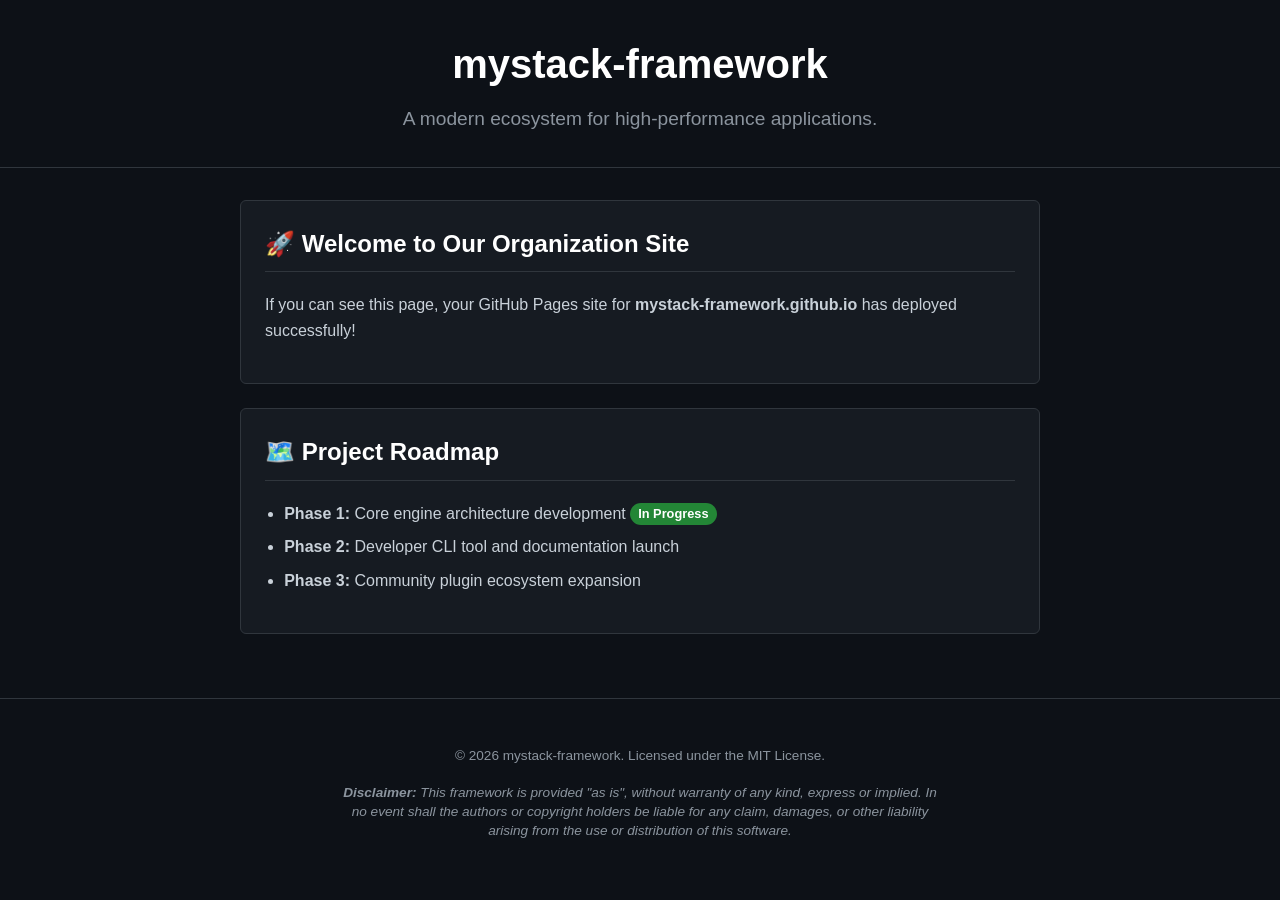
==== index.html @ 5ae01327 "Create index.html" ====
<!DOCTYPE html>
<html lang="en">
<head>
    <meta charset="UTF-8">
    <meta name="viewport" content="width=device-width, initial-scale=1.0">
    <title>mystack-framework | Modern Software Architecture</title>
    <style>
        :root {
            --bg-color: #0d1117;
            --text-color: #c9d1d9;
            --accent-color: #58a6ff;
            --card-bg: #161b22;
            --border-color: #30363d;
        }

        body {
            font-family: -apple-system, BlinkMacSystemFont, "Segoe UI", Helvetica, Arial, sans-serif;
            background-color: var(--bg-color);
            color: var(--text-color);
            line-height: 1.6;
            margin: 0;
            padding: 0;
        }

        header {
            border-bottom: 1px solid var(--border-color);
            padding: 2rem 1rem;
            text-align: center;
        }

        header h1 {
            color: #ffffff;
            margin: 0 0 0.5rem 0;
            font-size: 2.5rem;
        }

        header p {
            color: #8b949e;
            font-size: 1.2rem;
            margin: 0;
        }

        main {
            max-width: 800px;
            margin: 2rem auto;
            padding: 0 1rem;
        }

        .card {
            background-color: var(--card-bg);
            border: 1px solid var(--border-color);
            border-radius: 6px;
            padding: 1.5rem;
            margin-bottom: 1.5rem;
        }

        .card h2 {
            color: #ffffff;
            margin-top: 0;
            border-bottom: 1px solid var(--border-color);
            padding-bottom: 0.5rem;
        }

        ul {
            padding-left: 1.2rem;
        }

        li {
            margin-bottom: 0.5rem;
        }

        .badge {
            background-color: #238636;
            color: white;
            padding: 0.2rem 0.5rem;
            border-radius: 20px;
            font-size: 0.8rem;
            font-weight: bold;
        }

        footer {
            border-top: 1px solid var(--border-color);
            margin-top: 4rem;
            padding: 2rem 1rem;
            text-align: center;
            font-size: 0.85rem;
            color: #8b949e;
        }

        .disclaimer {
            max-width: 600px;
            margin: 1rem auto 0 auto;
            font-style: italic;
            line-height: 1.4;
        }
    </style>
</head>
<body>

    <header>
        <h1>mystack-framework</h1>
        <p>A modern ecosystem for high-performance applications.</p>
    </header>

    <main>
        <section class="card">
            <h2>🚀 Welcome to Our Organization Site</h2>
            <p>If you can see this page, your GitHub Pages site for <strong>mystack-framework.github.io</strong> has deployed successfully!</p>
        </section>

        <section class="card">
            <h2>🗺️ Project Roadmap</h2>
            <ul>
                <li><strong>Phase 1:</strong> Core engine architecture development <span class="badge">In Progress</span></li>
                <li><strong>Phase 2:</strong> Developer CLI tool and documentation launch</li>
                <li><strong>Phase 3:</strong> Community plugin ecosystem expansion</li>
            </ul>
        </section>
    </main>

    <footer>
        <p>&copy; 2026 mystack-framework. Licensed under the MIT License.</p>
        <p class="disclaimer"><strong>Disclaimer:</strong> This framework is provided "as is", without warranty of any kind, express or implied. In no event shall the authors or copyright holders be liable for any claim, damages, or other liability arising from the use or distribution of this software.</p>
    </footer>

</body>
</html>
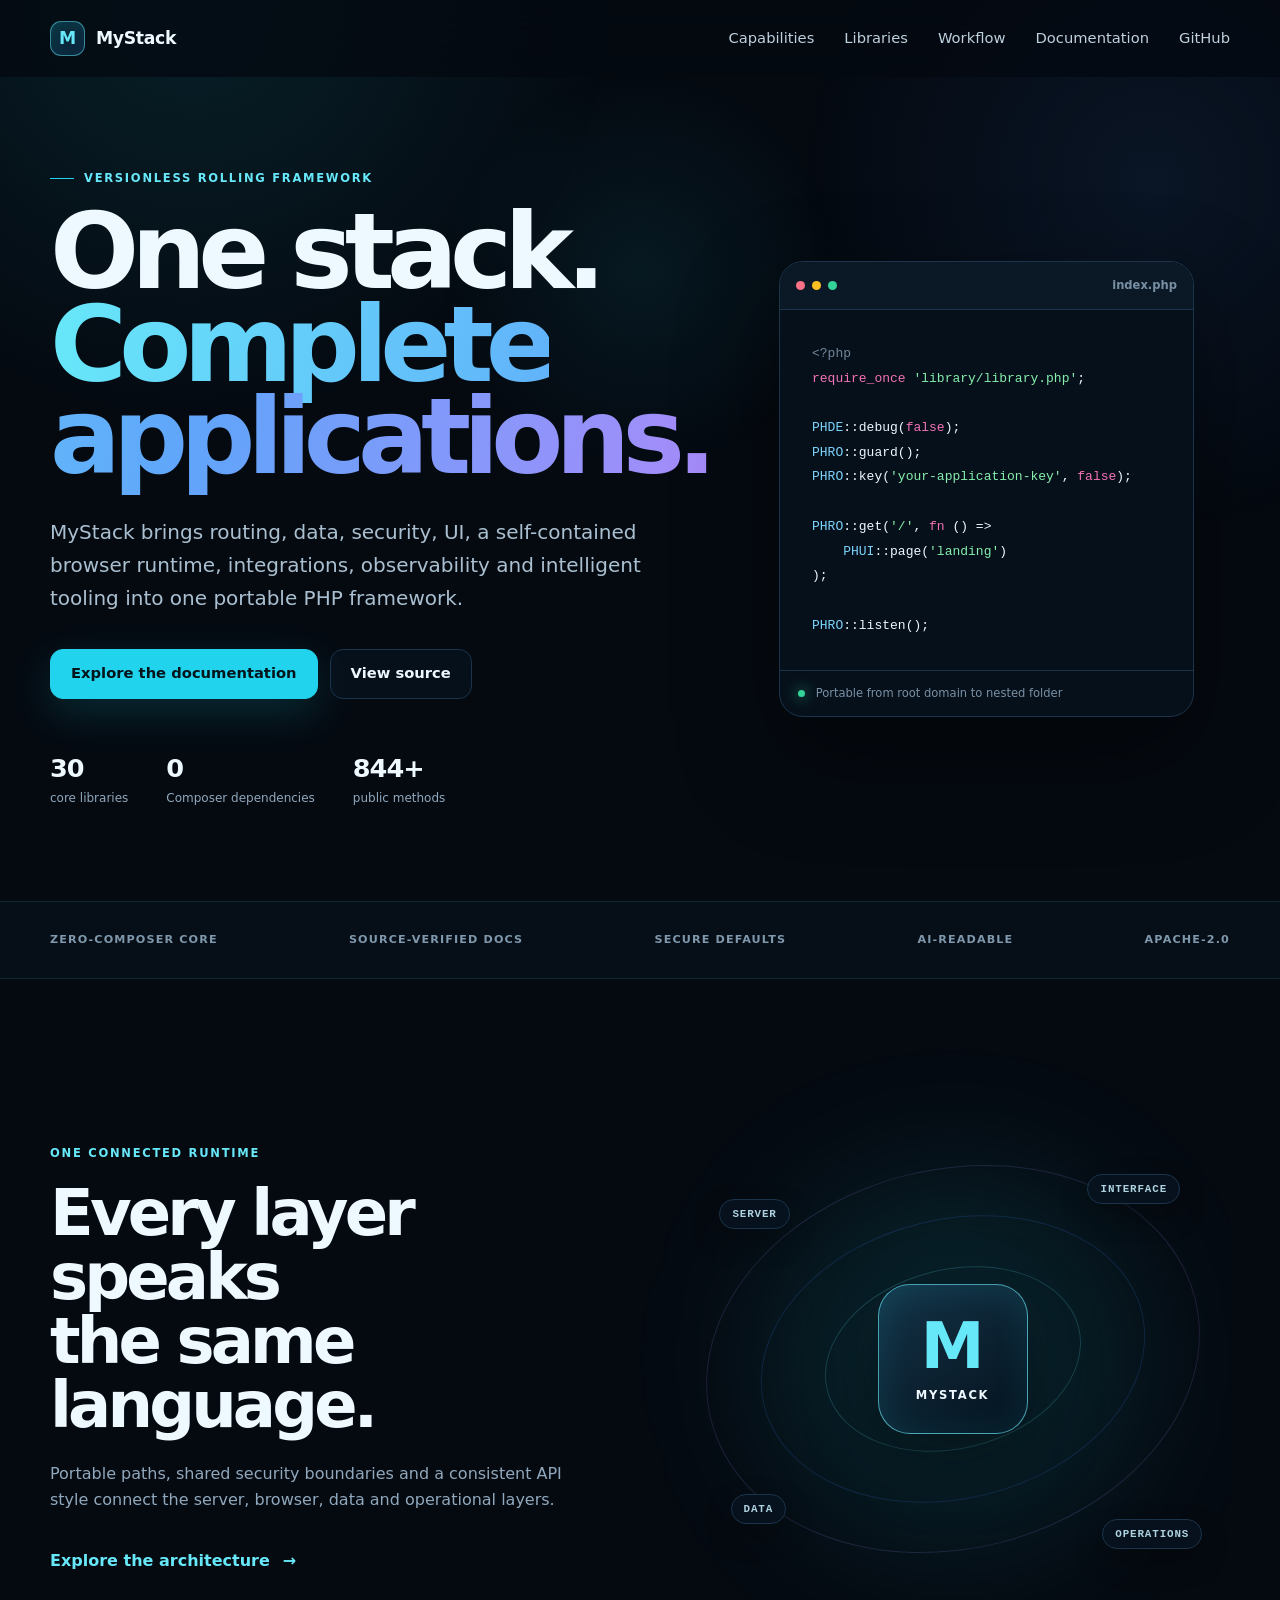
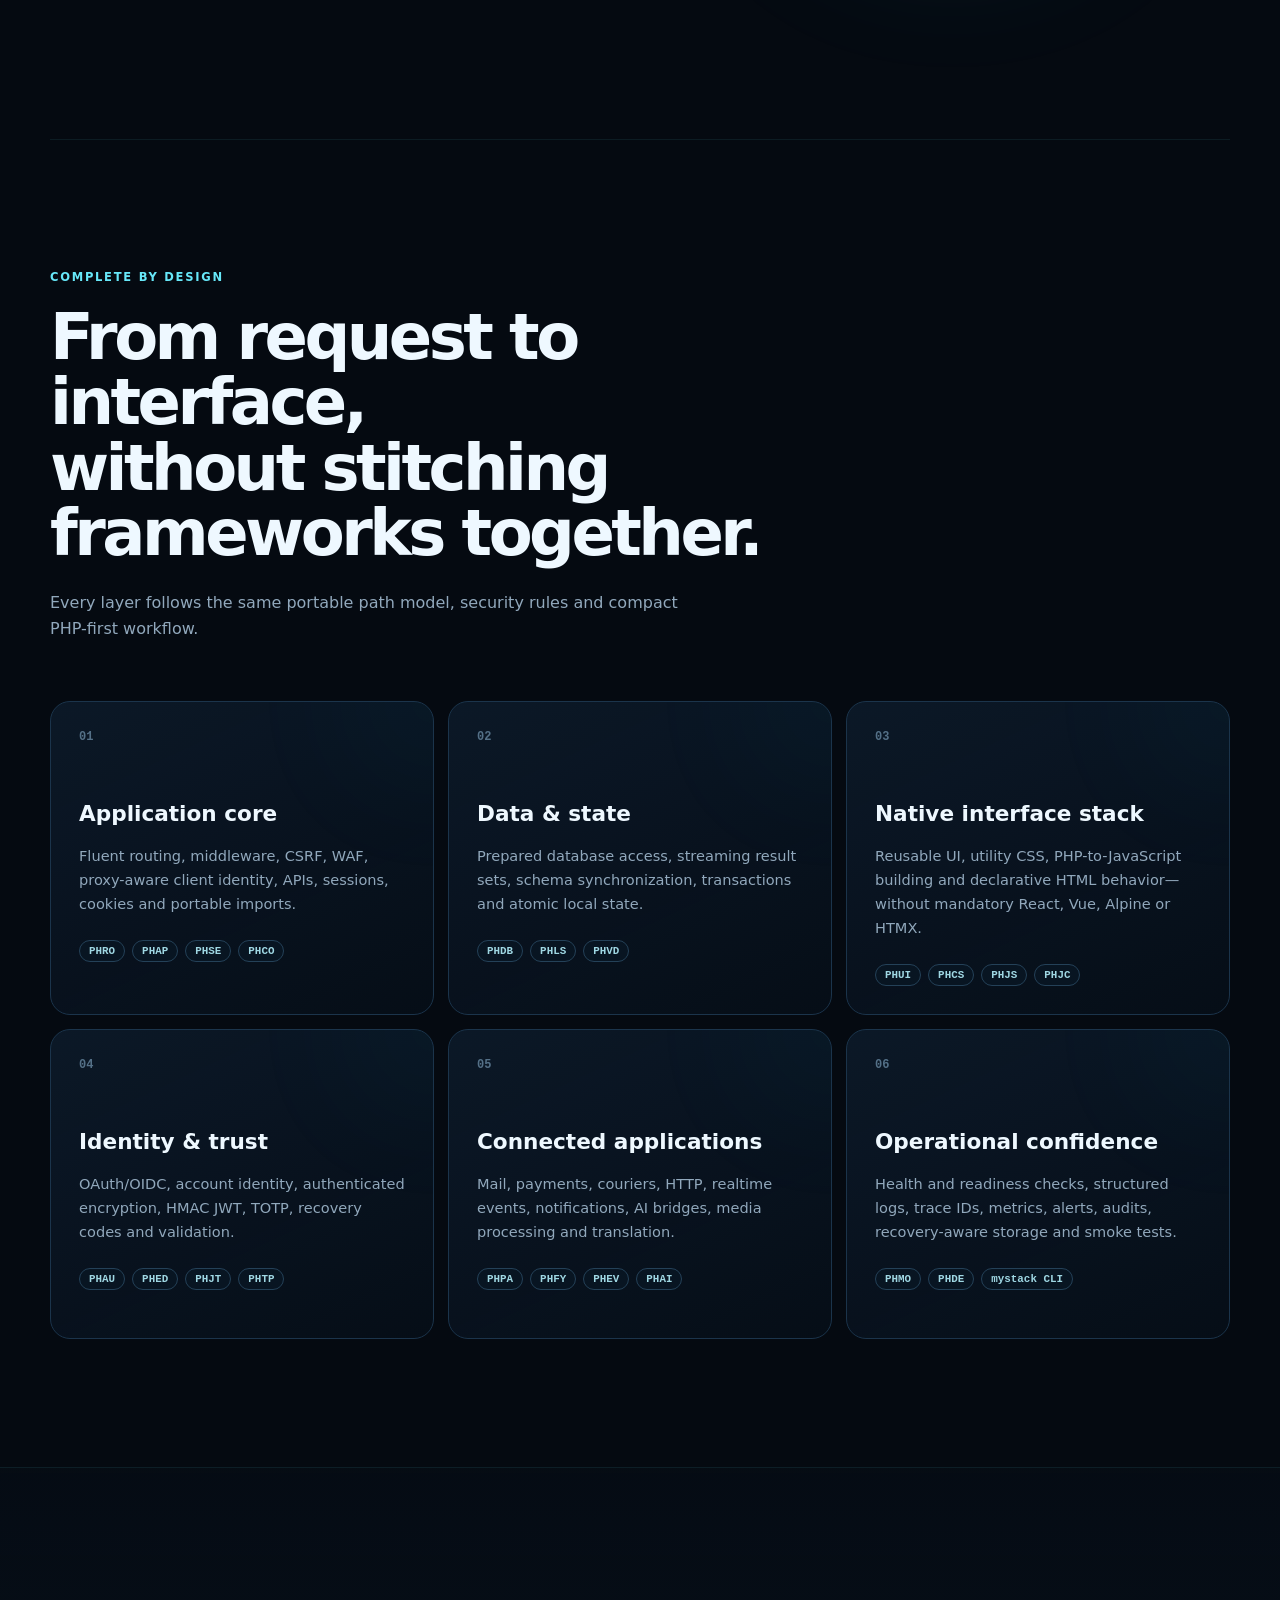
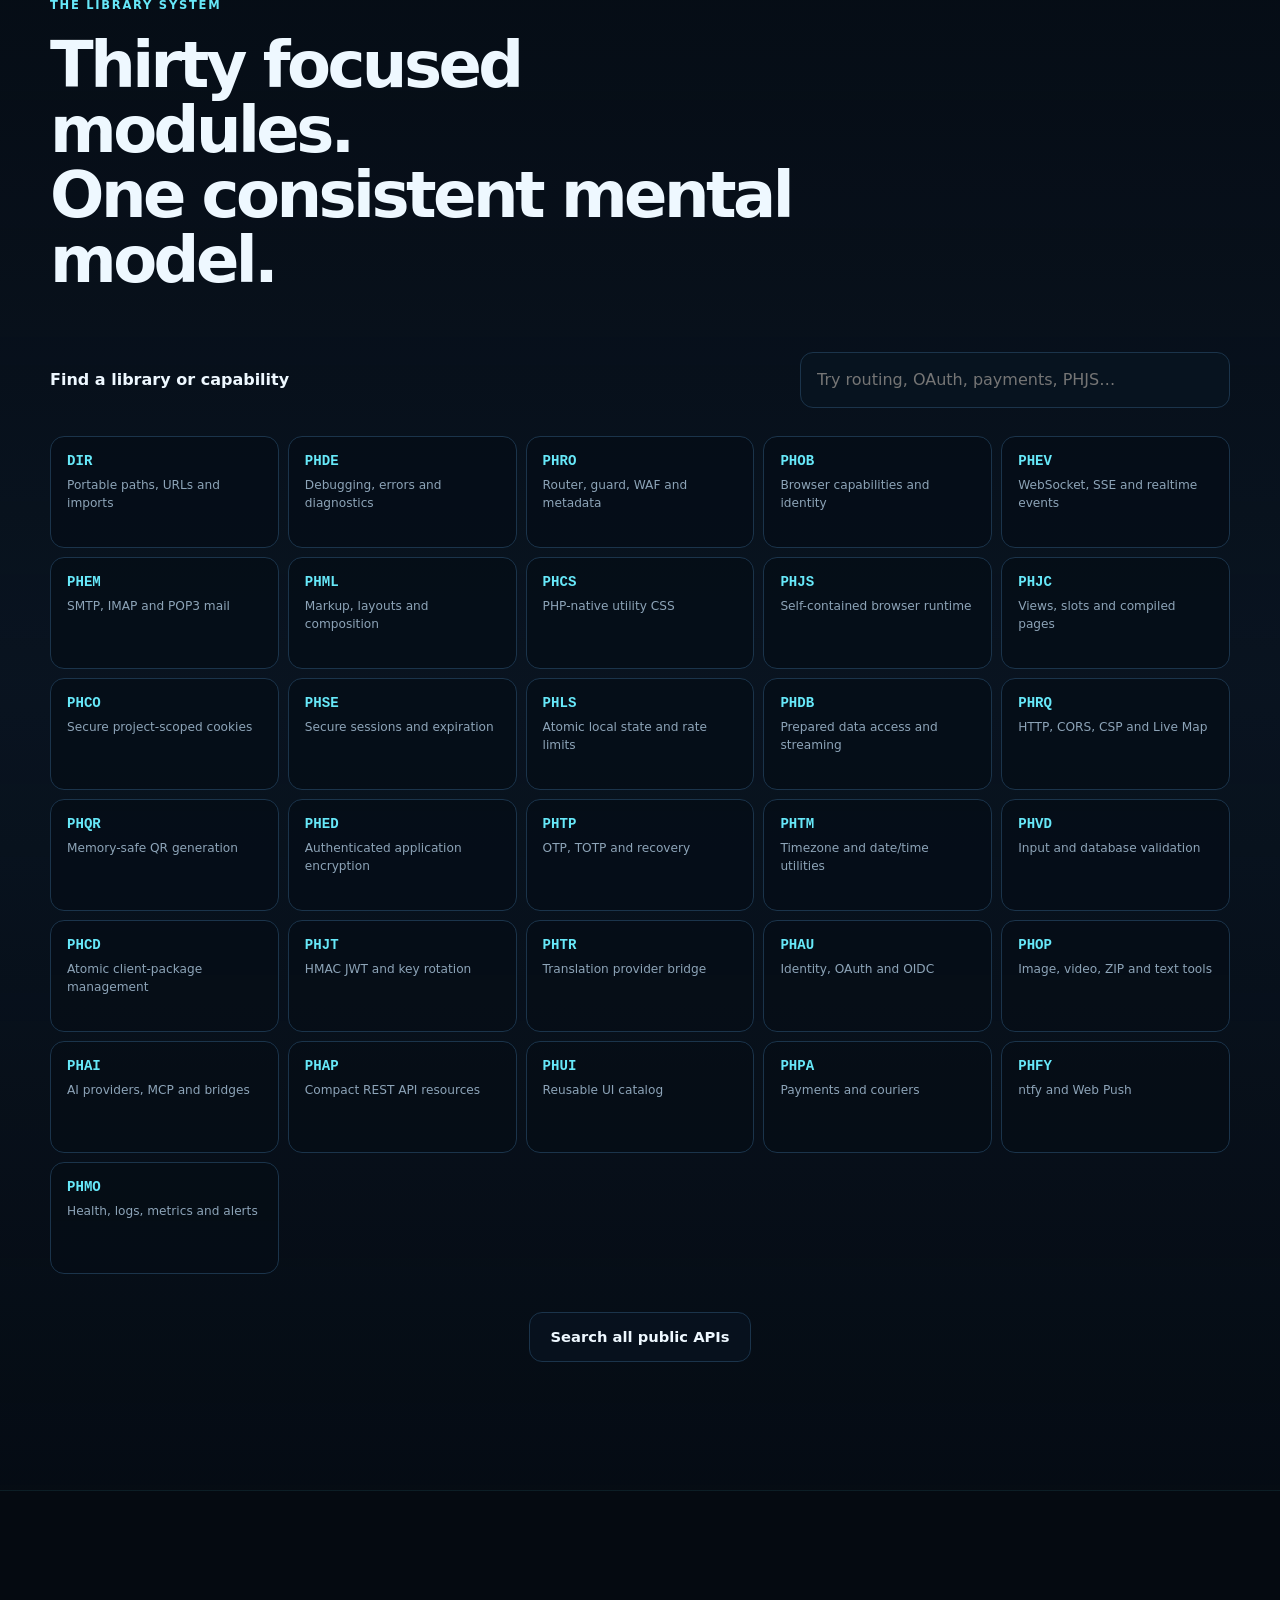
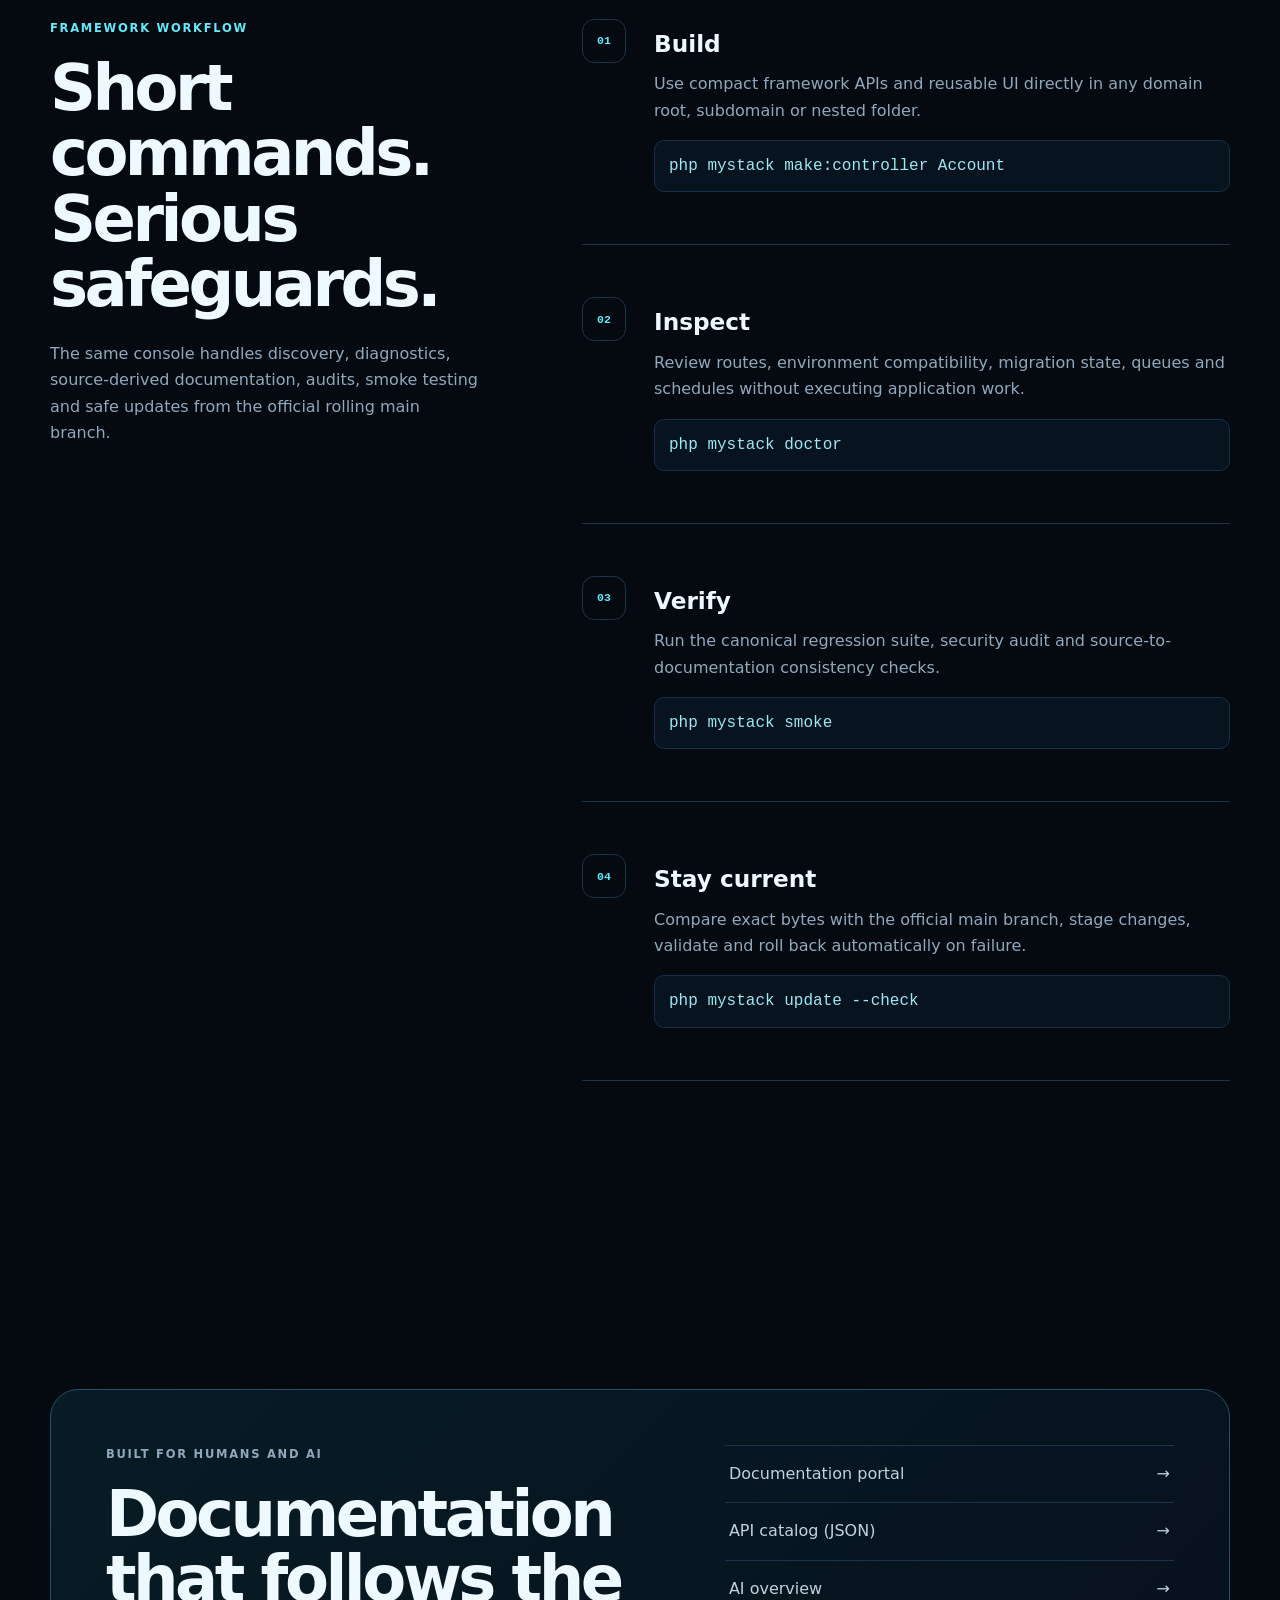
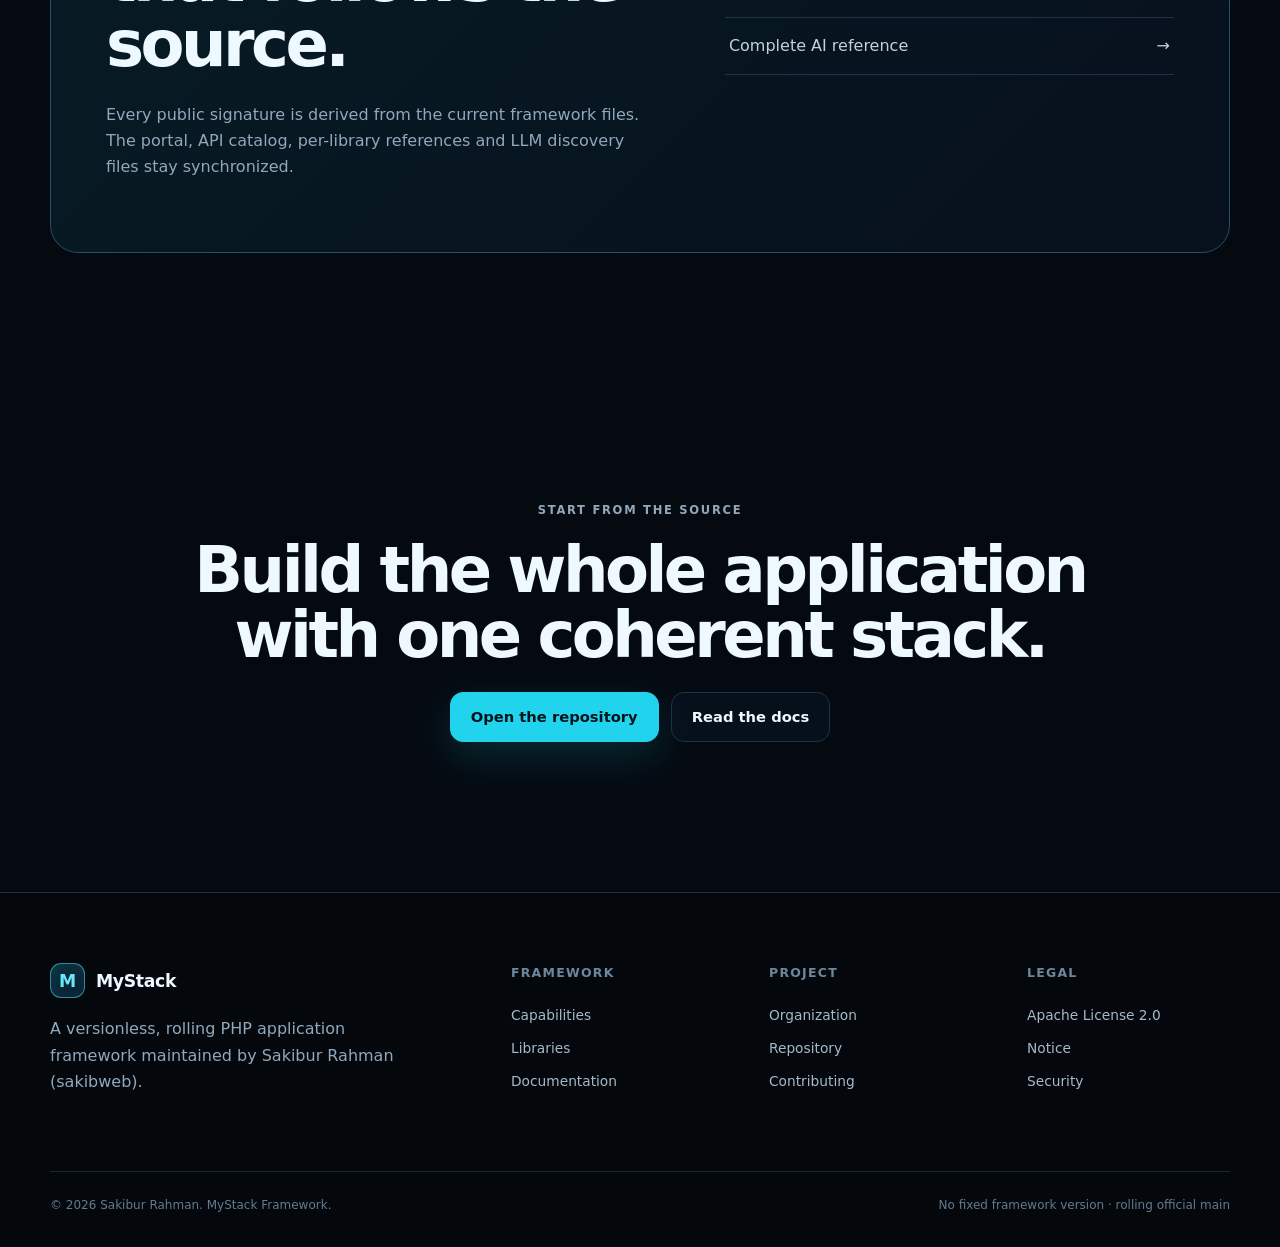
==== commit ae8b3989: "Add files via upload" ====
--- a/index.html
+++ b/index.html
@@ -1,127 +1,155 @@
-<!DOCTYPE html>
-<html lang="en">
+<!doctype html>
+<html lang="en" data-theme="dark">
 <head>
-    <meta charset="UTF-8">
-    <meta name="viewport" content="width=device-width, initial-scale=1.0">
-    <title>mystack-framework | Modern Software Architecture</title>
-    <style>
-        :root {
-            --bg-color: #0d1117;
-            --text-color: #c9d1d9;
-            --accent-color: #58a6ff;
-            --card-bg: #161b22;
-            --border-color: #30363d;
-        }
-
-        body {
-            font-family: -apple-system, BlinkMacSystemFont, "Segoe UI", Helvetica, Arial, sans-serif;
-            background-color: var(--bg-color);
-            color: var(--text-color);
-            line-height: 1.6;
-            margin: 0;
-            padding: 0;
-        }
-
-        header {
-            border-bottom: 1px solid var(--border-color);
-            padding: 2rem 1rem;
-            text-align: center;
-        }
-
-        header h1 {
-            color: #ffffff;
-            margin: 0 0 0.5rem 0;
-            font-size: 2.5rem;
-        }
-
-        header p {
-            color: #8b949e;
-            font-size: 1.2rem;
-            margin: 0;
-        }
-
-        main {
-            max-width: 800px;
-            margin: 2rem auto;
-            padding: 0 1rem;
-        }
-
-        .card {
-            background-color: var(--card-bg);
-            border: 1px solid var(--border-color);
-            border-radius: 6px;
-            padding: 1.5rem;
-            margin-bottom: 1.5rem;
-        }
-
-        .card h2 {
-            color: #ffffff;
-            margin-top: 0;
-            border-bottom: 1px solid var(--border-color);
-            padding-bottom: 0.5rem;
-        }
-
-        ul {
-            padding-left: 1.2rem;
-        }
-
-        li {
-            margin-bottom: 0.5rem;
-        }
-
-        .badge {
-            background-color: #238636;
-            color: white;
-            padding: 0.2rem 0.5rem;
-            border-radius: 20px;
-            font-size: 0.8rem;
-            font-weight: bold;
-        }
-
-        footer {
-            border-top: 1px solid var(--border-color);
-            margin-top: 4rem;
-            padding: 2rem 1rem;
-            text-align: center;
-            font-size: 0.85rem;
-            color: #8b949e;
-        }
-
-        .disclaimer {
-            max-width: 600px;
-            margin: 1rem auto 0 auto;
-            font-style: italic;
-            line-height: 1.4;
-        }
-    </style>
+  <meta charset="utf-8">
+  <meta name="viewport" content="width=device-width,initial-scale=1">
+  <meta name="description" content="MyStack is a versionless, zero-Composer PHP framework with a self-contained browser runtime, enterprise security, observability and developer tooling.">
+  <meta name="author" content="Sakibur Rahman (sakibweb)">
+  <meta name="robots" content="index,follow,max-image-preview:large,max-snippet:-1,max-video-preview:-1">
+  <meta name="googlebot" content="index,follow,max-image-preview:large,max-snippet:-1">
+  <meta name="application-name" content="MyStack Framework">
+  <link rel="canonical" href="https://mystack-framework.github.io/">
+  <link rel="alternate" hreflang="en" href="https://mystack-framework.github.io/">
+  <link rel="alternate" hreflang="x-default" href="https://mystack-framework.github.io/">
+  <link rel="manifest" href="site.webmanifest">
+  <meta name="theme-color" content="#07111f">
+  <meta property="og:title" content="MyStack Framework">
+  <meta property="og:description" content="Build complete PHP applications with one cohesive, source-verified framework.">
+  <meta property="og:type" content="website">
+  <meta property="og:url" content="https://mystack-framework.github.io/">
+  <meta property="og:site_name" content="MyStack Framework">
+  <meta property="og:locale" content="en_US">
+  <meta property="og:image" content="https://mystack-framework.github.io/assets/og-mystack.png">
+  <meta property="og:image:width" content="1672">
+  <meta property="og:image:height" content="941">
+  <meta property="og:image:alt" content="MyStack — One stack. Complete applications.">
+  <meta name="twitter:card" content="summary_large_image">
+  <meta name="twitter:title" content="MyStack Framework">
+  <meta name="twitter:description" content="One stack. Complete applications.">
+  <meta name="twitter:image" content="https://mystack-framework.github.io/assets/og-mystack.png">
+  <meta name="twitter:image:alt" content="MyStack — One stack. Complete applications.">
+  <title>MyStack Framework — One stack. Complete applications.</title>
+  <link rel="icon" href="icon.png">
+  <link rel="stylesheet" href="styles.css">
+  <script src="app.js" defer></script>
+  <script type="application/ld+json">{"@context":"https://schema.org","@graph":[{"@type":"Organization","@id":"https://mystack-framework.github.io/#organization","name":"MyStack Framework","url":"https://mystack-framework.github.io/","founder":{"@type":"Person","name":"Sakibur Rahman","alternateName":"sakibweb","url":"https://github.com/sakibweb"},"sameAs":["https://github.com/mystack-framework","https://github.com/mystack-framework/mystack"]},{"@type":"WebSite","@id":"https://mystack-framework.github.io/#website","url":"https://mystack-framework.github.io/","name":"MyStack Framework","description":"Official documentation and framework portal for MyStack.","publisher":{"@id":"https://mystack-framework.github.io/#organization"},"inLanguage":"en"},{"@type":"SoftwareSourceCode","@id":"https://mystack-framework.github.io/#software","name":"MyStack Framework","alternateName":"MyStack","description":"A versionless, zero-Composer PHP application framework with a self-contained browser runtime, security, data, UI, integration and observability layers.","codeRepository":"https://github.com/mystack-framework/mystack","url":"https://mystack-framework.github.io/","programmingLanguage":["PHP","JavaScript","CSS","HTML"],"runtimePlatform":"PHP 8","license":"https://www.apache.org/licenses/LICENSE-2.0","isAccessibleForFree":true,"author":{"@type":"Person","name":"Sakibur Rahman","alternateName":"sakibweb"},"publisher":{"@id":"https://mystack-framework.github.io/#organization"}}]}</script>
 </head>
 <body>
+  <a class="skip-link" href="#main">Skip to content</a>
+  <div class="scroll-progress" aria-hidden="true"><span data-scroll-progress></span></div>
+  <div class="pointer-glow" data-pointer-glow aria-hidden="true"></div>
+  <header class="site-header" data-header>
+    <nav class="nav shell" aria-label="Primary navigation">
+      <a class="brand" href="#top" aria-label="MyStack home"><span class="brand-mark">M</span><span>MyStack</span></a>
+      <button class="menu-button" type="button" aria-expanded="false" aria-controls="site-menu" data-menu-button>Menu</button>
+      <div class="nav-links" id="site-menu" data-menu>
+        <a href="#capabilities">Capabilities</a>
+        <a href="#libraries">Libraries</a>
+        <a href="#workflow">Workflow</a>
+        <a href="docs/">Documentation</a>
+        <a href="https://github.com/mystack-framework/mystack">GitHub</a>
+      </div>
+    </nav>
+  </header>
 
-    <header>
-        <h1>mystack-framework</h1>
-        <p>A modern ecosystem for high-performance applications.</p>
-    </header>
+  <main id="main">
+    <section class="hero shell" id="top">
+      <div class="hero-copy reveal">
+        <p class="eyebrow"><span></span> Versionless rolling framework</p>
+        <h1>One stack.<br><em>Complete applications.</em></h1>
+        <p class="hero-lede">MyStack brings routing, data, security, UI, a self-contained browser runtime, integrations, observability and intelligent tooling into one portable PHP framework.</p>
+        <div class="hero-actions">
+          <a class="button primary" href="docs/">Explore the documentation</a>
+          <a class="button secondary" href="https://github.com/mystack-framework/mystack">View source</a>
+        </div>
+        <ul class="hero-facts" aria-label="Framework highlights">
+          <li><strong>30</strong><span>core libraries</span></li>
+          <li><strong>0</strong><span>Composer dependencies</span></li>
+          <li><strong>844+</strong><span>public methods</span></li>
+        </ul>
+      </div>
+      <div class="terminal reveal" data-tilt aria-label="MyStack bootstrap example">
+        <div class="terminal-bar"><span></span><span></span><span></span><b>index.php</b></div>
+        <pre><code><span class="dim">&lt;?php</span>
+<span class="pink">require_once</span> <span class="green">'library/library.php'</span>;
 
-    <main>
-        <section class="card">
-            <h2>🚀 Welcome to Our Organization Site</h2>
-            <p>If you can see this page, your GitHub Pages site for <strong>mystack-framework.github.io</strong> has deployed successfully!</p>
-        </section>
+<span class="blue">PHDE</span>::debug(<span class="pink">false</span>);
+<span class="blue">PHRO</span>::guard();
+<span class="blue">PHRO</span>::key(<span class="green">'your-application-key'</span>, <span class="pink">false</span>);
 
-        <section class="card">
-            <h2>🗺️ Project Roadmap</h2>
-            <ul>
-                <li><strong>Phase 1:</strong> Core engine architecture development <span class="badge">In Progress</span></li>
-                <li><strong>Phase 2:</strong> Developer CLI tool and documentation launch</li>
-                <li><strong>Phase 3:</strong> Community plugin ecosystem expansion</li>
-            </ul>
-        </section>
-    </main>
+<span class="blue">PHRO</span>::get(<span class="green">'/'</span>, <span class="pink">fn</span> () =&gt;
+    <span class="blue">PHUI</span>::page(<span class="green">'landing'</span>)
+);
 
-    <footer>
-        <p>&copy; 2026 mystack-framework. Licensed under the MIT License.</p>
-        <p class="disclaimer"><strong>Disclaimer:</strong> This framework is provided "as is", without warranty of any kind, express or implied. In no event shall the authors or copyright holders be liable for any claim, damages, or other liability arising from the use or distribution of this software.</p>
-    </footer>
+<span class="blue">PHRO</span>::listen();</code></pre>
+        <div class="terminal-status"><span></span> Portable from root domain to nested folder</div>
+      </div>
+    </section>
 
+    <section class="trust-strip" aria-label="Core principles">
+      <div class="shell"><span>Zero-Composer core</span><span>Source-verified docs</span><span>Secure defaults</span><span>AI-readable</span><span>Apache-2.0</span></div>
+    </section>
+
+    <section class="architecture shell reveal" aria-labelledby="architecture-title">
+      <div class="architecture-copy"><p class="eyebrow">One connected runtime</p><h2 id="architecture-title">Every layer speaks<br>the same language.</h2><p>Portable paths, shared security boundaries and a consistent API style connect the server, browser, data and operational layers.</p><a class="text-link" href="docs/">Explore the architecture <span>→</span></a></div>
+      <div class="stack-orbit" aria-label="MyStack architecture layers">
+        <div class="orbit orbit-one"></div><div class="orbit orbit-two"></div><div class="orbit orbit-three"></div>
+        <div class="stack-core"><span>M</span><b>MyStack</b></div>
+        <span class="orbit-node node-server">Server</span><span class="orbit-node node-ui">Interface</span><span class="orbit-node node-data">Data</span><span class="orbit-node node-ops">Operations</span>
+      </div>
+    </section>
+
+    <section class="section shell" id="capabilities">
+      <div class="section-heading reveal"><p class="eyebrow">Complete by design</p><h2>From request to interface,<br>without stitching frameworks together.</h2><p>Every layer follows the same portable path model, security rules and compact PHP-first workflow.</p></div>
+      <div class="feature-grid">
+        <article class="feature-card reveal" data-tilt><span class="feature-index">01</span><h3>Application core</h3><p>Fluent routing, middleware, CSRF, WAF, proxy-aware client identity, APIs, sessions, cookies and portable imports.</p><div class="tags"><span>PHRO</span><span>PHAP</span><span>PHSE</span><span>PHCO</span></div></article>
+        <article class="feature-card reveal" data-tilt><span class="feature-index">02</span><h3>Data &amp; state</h3><p>Prepared database access, streaming result sets, schema synchronization, transactions and atomic local state.</p><div class="tags"><span>PHDB</span><span>PHLS</span><span>PHVD</span></div></article>
+        <article class="feature-card reveal" data-tilt><span class="feature-index">03</span><h3>Native interface stack</h3><p>Reusable UI, utility CSS, PHP-to-JavaScript building and declarative HTML behavior—without mandatory React, Vue, Alpine or HTMX.</p><div class="tags"><span>PHUI</span><span>PHCS</span><span>PHJS</span><span>PHJC</span></div></article>
+        <article class="feature-card reveal" data-tilt><span class="feature-index">04</span><h3>Identity &amp; trust</h3><p>OAuth/OIDC, account identity, authenticated encryption, HMAC JWT, TOTP, recovery codes and validation.</p><div class="tags"><span>PHAU</span><span>PHED</span><span>PHJT</span><span>PHTP</span></div></article>
+        <article class="feature-card reveal" data-tilt><span class="feature-index">05</span><h3>Connected applications</h3><p>Mail, payments, couriers, HTTP, realtime events, notifications, AI bridges, media processing and translation.</p><div class="tags"><span>PHPA</span><span>PHFY</span><span>PHEV</span><span>PHAI</span></div></article>
+        <article class="feature-card reveal" data-tilt><span class="feature-index">06</span><h3>Operational confidence</h3><p>Health and readiness checks, structured logs, trace IDs, metrics, alerts, audits, recovery-aware storage and smoke tests.</p><div class="tags"><span>PHMO</span><span>PHDE</span><span>mystack CLI</span></div></article>
+      </div>
+    </section>
+
+    <section class="section library-section" id="libraries">
+      <div class="shell">
+        <div class="section-heading reveal"><p class="eyebrow">The library system</p><h2>Thirty focused modules.<br>One consistent mental model.</h2></div>
+        <div class="library-toolbar"><label for="library-search">Find a library or capability</label><input id="library-search" type="search" placeholder="Try routing, OAuth, payments, PHJS…" autocomplete="off"></div>
+        <div class="library-grid" data-library-grid></div>
+        <p class="no-results" data-no-results hidden>No matching library found.</p>
+        <div class="center"><a class="button secondary" href="docs/">Search all public APIs</a></div>
+      </div>
+    </section>
+
+    <section class="section shell" id="workflow">
+      <div class="workflow-grid">
+        <div class="section-heading sticky reveal"><p class="eyebrow">Framework workflow</p><h2>Short commands.<br>Serious safeguards.</h2><p>The same console handles discovery, diagnostics, source-derived documentation, audits, smoke testing and safe updates from the official rolling main branch.</p></div>
+        <ol class="steps">
+          <li class="reveal"><span>01</span><div><h3>Build</h3><p>Use compact framework APIs and reusable UI directly in any domain root, subdomain or nested folder.</p><code>php mystack make:controller Account</code></div></li>
+          <li class="reveal"><span>02</span><div><h3>Inspect</h3><p>Review routes, environment compatibility, migration state, queues and schedules without executing application work.</p><code>php mystack doctor</code></div></li>
+          <li class="reveal"><span>03</span><div><h3>Verify</h3><p>Run the canonical regression suite, security audit and source-to-documentation consistency checks.</p><code>php mystack smoke</code></div></li>
+          <li class="reveal"><span>04</span><div><h3>Stay current</h3><p>Compare exact bytes with the official main branch, stage changes, validate and roll back automatically on failure.</p><code>php mystack update --check</code></div></li>
+        </ol>
+      </div>
+    </section>
+
+    <section class="section shell">
+      <div class="callout reveal">
+        <div><p class="eyebrow">Built for humans and AI</p><h2>Documentation that follows the source.</h2><p>Every public signature is derived from the current framework files. The portal, API catalog, per-library references and LLM discovery files stay synchronized.</p></div>
+        <div class="callout-links"><a href="docs/">Documentation portal <span>→</span></a><a href="docs/api.json">API catalog (JSON) <span>→</span></a><a href="llms.txt">AI overview <span>→</span></a><a href="llms-full.txt">Complete AI reference <span>→</span></a></div>
+      </div>
+    </section>
+
+    <section class="cta shell reveal">
+      <p class="eyebrow">Start from the source</p><h2>Build the whole application<br>with one coherent stack.</h2>
+      <div class="hero-actions"><a class="button primary" href="https://github.com/mystack-framework/mystack">Open the repository</a><a class="button secondary" href="docs/">Read the docs</a></div>
+    </section>
+  </main>
+
+  <footer>
+    <div class="shell footer-grid"><div><a class="brand" href="#top"><span class="brand-mark">M</span><span>MyStack</span></a><p>A versionless, rolling PHP application framework maintained by Sakibur Rahman (sakibweb).</p></div><div><h2>Framework</h2><a href="#capabilities">Capabilities</a><a href="#libraries">Libraries</a><a href="docs/">Documentation</a></div><div><h2>Project</h2><a href="https://github.com/mystack-framework">Organization</a><a href="https://github.com/mystack-framework/mystack">Repository</a><a href="https://github.com/mystack-framework/mystack/blob/main/CONTRIBUTING.md">Contributing</a></div><div><h2>Legal</h2><a href="https://github.com/mystack-framework/mystack/blob/main/LICENSE">Apache License 2.0</a><a href="https://github.com/mystack-framework/mystack/blob/main/NOTICE">Notice</a><a href="https://github.com/mystack-framework/mystack/security">Security</a></div></div>
+    <div class="shell footer-bottom"><span>© <span data-year></span> Sakibur Rahman. MyStack Framework.</span><span>No fixed framework version · rolling official main</span></div>
+  </footer>
+  <button class="back-top" type="button" data-back-top aria-label="Back to top">↑</button>
 </body>
 </html>
--- a/styles.css
+++ b/styles.css
@@ -0,0 +1,5 @@
+:root{color-scheme:dark;--bg:#050a11;--surface:#091522;--surface-2:#0d1c2d;--line:#1b344b;--text:#eef8ff;--muted:#91a8bc;--cyan:#22d3ee;--cyan-2:#67e8f9;--blue:#3b82f6;--violet:#a78bfa;--green:#34d399;--pink:#f472b6;--max:1180px;--radius:24px}*{box-sizing:border-box}html{scroll-behavior:smooth;scroll-padding-top:90px}body{margin:0;background:var(--bg);color:var(--text);font:16px/1.65 Inter,ui-sans-serif,system-ui,-apple-system,"Segoe UI",sans-serif;overflow-x:hidden}body:before{content:"";position:fixed;inset:0;pointer-events:none;background:radial-gradient(circle at 15% 0%,rgba(34,211,238,.11),transparent 30%),radial-gradient(circle at 90% 20%,rgba(59,130,246,.09),transparent 26%);z-index:-1}a{color:inherit;text-decoration:none}button,input{font:inherit}.shell{width:min(var(--max),calc(100% - 40px));margin-inline:auto}.skip-link{position:fixed;left:16px;top:-80px;background:var(--cyan);color:#00131a;padding:10px 16px;border-radius:10px;z-index:100}.skip-link:focus{top:16px}.site-header{position:sticky;top:0;z-index:50;background:rgba(5,10,17,.78);backdrop-filter:blur(18px);border-bottom:1px solid transparent;transition:.2s}.site-header.scrolled{border-color:rgba(103,232,249,.16)}.nav{height:76px;display:flex;align-items:center;justify-content:space-between}.brand{display:inline-flex;align-items:center;gap:11px;font-weight:800;letter-spacing:-.02em;font-size:1.08rem}.brand-mark{display:grid;place-items:center;width:35px;height:35px;border:1px solid rgba(103,232,249,.5);border-radius:11px;background:linear-gradient(145deg,rgba(34,211,238,.2),rgba(59,130,246,.15));color:var(--cyan-2);box-shadow:inset 0 0 18px rgba(34,211,238,.08)}.nav-links{display:flex;align-items:center;gap:30px;color:#bfd0de;font-size:.92rem}.nav-links a:hover,.nav-links a:focus-visible{color:var(--cyan-2)}.menu-button{display:none;border:1px solid var(--line);color:var(--text);background:var(--surface);border-radius:10px;padding:8px 12px}.hero{min-height:calc(100vh - 76px);display:grid;grid-template-columns:1.08fr .92fr;align-items:center;gap:70px;padding-block:80px}.eyebrow{text-transform:uppercase;letter-spacing:.15em;font-weight:800;font-size:.72rem;color:var(--cyan-2);margin:0 0 18px}.hero .eyebrow{display:flex;align-items:center;gap:10px}.hero .eyebrow span{width:24px;height:1px;background:var(--cyan)}h1,h2,h3,p{margin-top:0}h1{font-size:clamp(3.8rem,8.2vw,7.4rem);line-height:.88;letter-spacing:-.075em;margin-bottom:32px}h1 em{font-style:normal;color:transparent;background:linear-gradient(100deg,var(--cyan-2),#60a5fa 55%,var(--violet));background-clip:text;-webkit-background-clip:text}.hero-lede{max-width:680px;color:#aac0d1;font-size:clamp(1.05rem,2vw,1.25rem);margin-bottom:34px}.hero-actions{display:flex;flex-wrap:wrap;gap:12px}.button{display:inline-flex;justify-content:center;align-items:center;min-height:50px;padding:0 20px;border-radius:13px;border:1px solid var(--line);font-weight:750;font-size:.92rem;transition:transform .2s,border-color .2s,background .2s}.button:hover{transform:translateY(-2px)}.button.primary{background:var(--cyan);border-color:var(--cyan);color:#03141b;box-shadow:0 14px 40px rgba(34,211,238,.16)}.button.secondary{background:rgba(9,21,34,.65)}.button.secondary:hover{border-color:var(--cyan)}.hero-facts{list-style:none;padding:0;margin:48px 0 0;display:flex;gap:38px}.hero-facts li{display:flex;flex-direction:column}.hero-facts strong{font-size:1.6rem;letter-spacing:-.04em}.hero-facts span{font-size:.75rem;color:var(--muted)}.terminal{border:1px solid var(--line);border-radius:var(--radius);overflow:hidden;background:#06101b;box-shadow:0 40px 100px rgba(0,0,0,.42);transform:perspective(1000px) rotateY(-3deg)}.terminal-bar{height:48px;display:flex;align-items:center;gap:7px;padding:0 16px;border-bottom:1px solid var(--line);background:#0b1825}.terminal-bar span{width:9px;height:9px;border-radius:99px;background:#33506b}.terminal-bar span:first-child{background:#fb7185}.terminal-bar span:nth-child(2){background:#fbbf24}.terminal-bar span:nth-child(3){background:#34d399}.terminal-bar b{margin-left:auto;color:#7890a5;font-size:.72rem;font-weight:600}.terminal pre{margin:0;padding:32px;overflow:auto;font:13px/1.9 ui-monospace,SFMono-Regular,Consolas,monospace}.terminal .dim{color:#71869a}.terminal .pink{color:var(--pink)}.terminal .green{color:#86efac}.terminal .blue{color:#7dd3fc}.terminal-status{border-top:1px solid var(--line);padding:13px 18px;color:#7890a5;font-size:.72rem}.terminal-status span{display:inline-block;width:7px;height:7px;border-radius:50%;background:var(--green);margin-right:7px;box-shadow:0 0 14px var(--green)}.trust-strip{border-block:1px solid rgba(103,232,249,.12);background:rgba(9,21,34,.45)}.trust-strip .shell{min-height:76px;display:flex;justify-content:space-between;align-items:center;gap:20px;color:#7f98ac;text-transform:uppercase;letter-spacing:.1em;font-weight:750;font-size:.7rem}.section{padding-block:128px}.section-heading{max-width:760px;margin-bottom:58px}.section-heading h2,.callout h2,.cta h2{font-size:clamp(2.4rem,5vw,4.7rem);line-height:1.02;letter-spacing:-.055em;margin-bottom:24px}.section-heading>p:last-child,.callout p,.cta p{color:var(--muted);max-width:650px}.feature-grid{display:grid;grid-template-columns:repeat(3,1fr);gap:14px}.feature-card{position:relative;min-height:310px;padding:28px;border:1px solid var(--line);border-radius:20px;background:linear-gradient(155deg,rgba(13,28,45,.8),rgba(7,16,27,.65));overflow:hidden}.feature-card:before{content:"";position:absolute;width:140px;height:140px;border-radius:50%;right:-70px;top:-70px;background:var(--cyan);filter:blur(80px);opacity:.07}.feature-index{display:block;color:#547087;font:700 .75rem ui-monospace,monospace;margin-bottom:52px}.feature-card h3{font-size:1.35rem;margin-bottom:12px}.feature-card p{color:var(--muted);font-size:.91rem}.tags{display:flex;flex-wrap:wrap;gap:7px;margin-top:24px}.tags span{border:1px solid #244158;background:#081522;color:#9fd7e3;border-radius:99px;padding:4px 9px;font:700 .68rem ui-monospace,monospace}.library-section{background:linear-gradient(180deg,rgba(9,21,34,.2),rgba(13,28,45,.55),rgba(9,21,34,.2));border-block:1px solid rgba(103,232,249,.08)}.library-toolbar{display:flex;align-items:center;justify-content:space-between;gap:20px;margin-bottom:28px}.library-toolbar label{font-weight:700}.library-toolbar input{width:min(430px,100%);padding:14px 16px;border-radius:13px;border:1px solid var(--line);background:#07131f;color:var(--text);outline:none}.library-toolbar input:focus{border-color:var(--cyan);box-shadow:0 0 0 3px rgba(34,211,238,.1)}.library-grid{display:grid;grid-template-columns:repeat(5,1fr);gap:9px}.library{padding:16px;border:1px solid var(--line);border-radius:14px;background:rgba(5,13,22,.66);min-height:112px}.library b{display:block;color:var(--cyan-2);font:800 .88rem ui-monospace,monospace;margin-bottom:8px}.library span{color:#8da4b8;font-size:.76rem;line-height:1.45;display:block}.no-results{text-align:center;color:var(--muted);padding:40px}.center{text-align:center;margin-top:38px}.workflow-grid{display:grid;grid-template-columns:.8fr 1.2fr;gap:100px}.sticky{position:sticky;top:120px;align-self:start}.steps{list-style:none;padding:0;margin:0}.steps li{display:grid;grid-template-columns:52px 1fr;gap:20px;padding:0 0 52px;margin-bottom:52px;border-bottom:1px solid var(--line)}.steps>li>span{display:grid;place-items:center;width:44px;height:44px;border-radius:12px;border:1px solid var(--line);color:var(--cyan-2);font:800 .72rem ui-monospace,monospace}.steps h3{font-size:1.45rem;margin:6px 0 8px}.steps p{color:var(--muted)}.steps code{display:block;padding:12px 14px;border-radius:10px;background:#07131f;border:1px solid #173047;color:#9ee8f1;overflow-wrap:anywhere}.callout{display:grid;grid-template-columns:1.1fr .9fr;gap:70px;padding:55px;border:1px solid #245069;border-radius:28px;background:linear-gradient(135deg,rgba(34,211,238,.09),rgba(59,130,246,.05))}.callout-links{display:flex;flex-direction:column;border-top:1px solid var(--line)}.callout-links a{display:flex;justify-content:space-between;padding:15px 4px;border-bottom:1px solid var(--line);color:#bfd2df}.callout-links a:hover{color:var(--cyan-2)}.cta{text-align:center;padding-block:120px 150px}.cta .eyebrow,.cta p{margin-inline:auto}.cta .hero-actions{justify-content:center}footer{border-top:1px solid var(--line);background:#04080d;padding:70px 0 30px}.footer-grid{display:grid;grid-template-columns:2fr repeat(3,1fr);gap:55px}.footer-grid p{color:var(--muted);max-width:360px;margin-top:18px}.footer-grid h2{font-size:.78rem;text-transform:uppercase;letter-spacing:.1em;color:#6d879c}.footer-grid>div:not(:first-child){display:flex;flex-direction:column;gap:10px}.footer-grid>div:not(:first-child) a{font-size:.86rem;color:#a6bac9}.footer-grid a:hover{color:var(--cyan-2)}.footer-bottom{display:flex;justify-content:space-between;gap:20px;margin-top:60px;padding-top:24px;border-top:1px solid #132536;color:#637a8e;font-size:.75rem}.reveal{opacity:0;transform:translateY(18px);transition:opacity .65s ease,transform .65s ease}.reveal.visible{opacity:1;transform:none}:focus-visible{outline:3px solid #fbbf24;outline-offset:3px}@media(max-width:980px){.hero{grid-template-columns:1fr;min-height:auto}.terminal{transform:none}.feature-grid{grid-template-columns:repeat(2,1fr)}.library-grid{grid-template-columns:repeat(3,1fr)}.workflow-grid{grid-template-columns:1fr;gap:20px}.sticky{position:static}.callout{grid-template-columns:1fr}.footer-grid{grid-template-columns:repeat(2,1fr)}}@media(max-width:680px){.shell{width:min(100% - 28px,var(--max))}.nav{height:68px}.menu-button{display:block}.nav-links{position:absolute;left:14px;right:14px;top:62px;display:none;flex-direction:column;align-items:stretch;gap:0;padding:10px;border:1px solid var(--line);border-radius:16px;background:#081522;box-shadow:0 18px 50px rgba(0,0,0,.45)}.nav-links.open{display:flex}.nav-links a{padding:11px}.hero{padding-block:70px;gap:48px}h1{font-size:clamp(3.15rem,18vw,5rem)}.hero-facts{gap:18px;justify-content:space-between}.terminal pre{padding:22px 18px;font-size:11px}.trust-strip .shell{overflow-x:auto;justify-content:flex-start;white-space:nowrap}.section{padding-block:90px}.feature-grid,.library-grid,.footer-grid{grid-template-columns:1fr}.library-toolbar{align-items:stretch;flex-direction:column}.feature-card{min-height:auto}.callout{padding:30px 22px;gap:35px}.footer-bottom{flex-direction:column}.steps li{grid-template-columns:44px 1fr;gap:14px}.cta{padding-block:90px 110px}}@media(prefers-reduced-motion:reduce){html{scroll-behavior:auto}.reveal{opacity:1;transform:none;transition:none}.button{transition:none}}
+.scroll-progress{position:fixed;inset:0 0 auto;z-index:90;height:2px;pointer-events:none}.scroll-progress span{display:block;width:0;height:100%;background:linear-gradient(90deg,var(--cyan),var(--blue),var(--violet));box-shadow:0 0 18px var(--cyan)}.pointer-glow{position:fixed;z-index:-1;width:420px;height:420px;border-radius:50%;pointer-events:none;background:radial-gradient(circle,rgba(34,211,238,.075),transparent 68%);transform:translate3d(calc(var(--pointer-x,50vw) - 50%),calc(var(--pointer-y,30vh) - 50%),0);transition:opacity .25s;will-change:transform}.architecture{display:grid;grid-template-columns:1fr 1fr;align-items:center;gap:70px;padding-block:130px;border-bottom:1px solid rgba(103,232,249,.08)}.architecture-copy h2{font-size:clamp(2.7rem,5vw,4.8rem);line-height:1;letter-spacing:-.06em;margin-bottom:24px}.architecture-copy>p:not(.eyebrow){max-width:570px;color:var(--muted)}.text-link{display:inline-flex;align-items:center;gap:13px;margin-top:18px;color:var(--cyan-2);font-weight:800}.text-link span{transition:transform .2s}.text-link:hover span{transform:translateX(5px)}.stack-orbit{position:relative;min-height:500px;display:grid;place-items:center;isolation:isolate}.stack-orbit:before{content:"";position:absolute;width:65%;aspect-ratio:1;border-radius:50%;background:rgba(34,211,238,.12);filter:blur(70px);z-index:-1}.stack-core{position:relative;z-index:3;width:150px;aspect-ratio:1;display:grid;place-content:center;text-align:center;border:1px solid rgba(103,232,249,.65);border-radius:32px;background:linear-gradient(145deg,rgba(21,54,75,.95),rgba(5,16,28,.94));box-shadow:inset 0 0 36px rgba(34,211,238,.12),0 24px 70px rgba(0,0,0,.35)}.stack-core span{font-size:4rem;line-height:1;font-weight:900;color:var(--cyan-2);letter-spacing:-.12em;margin-left:-.12em}.stack-core b{margin-top:8px;font-size:.72rem;letter-spacing:.15em;text-transform:uppercase}.orbit{position:absolute;border:1px solid rgba(103,232,249,.19);border-radius:50%;transform:rotate(-14deg)}.orbit-one{width:260px;height:180px;animation:orbitPulse 4s ease-in-out infinite}.orbit-two{width:390px;height:280px;border-color:rgba(59,130,246,.17);animation:orbitPulse 4s ease-in-out 1.2s infinite}.orbit-three{width:500px;height:380px;border-color:rgba(167,139,250,.15);animation:orbitPulse 4s ease-in-out 2.4s infinite}.orbit-node{position:absolute;z-index:4;padding:8px 12px;border:1px solid var(--line);border-radius:99px;background:rgba(7,19,31,.88);box-shadow:0 12px 28px rgba(0,0,0,.28);color:#aed2df;font:800 .68rem ui-monospace,monospace;text-transform:uppercase;letter-spacing:.08em}.node-server{top:18%;left:8%}.node-ui{top:13%;right:9%}.node-data{bottom:17%;left:10%}.node-ops{bottom:12%;right:5%}@keyframes orbitPulse{0%,100%{opacity:.42;transform:rotate(-14deg) scale(.98)}50%{opacity:1;transform:rotate(-10deg) scale(1.02)}}[data-tilt]{transform-style:preserve-3d;will-change:transform}.feature-card[data-tilt]{transition:transform .22s ease,border-color .22s,box-shadow .22s}.feature-card[data-tilt]:hover{border-color:rgba(103,232,249,.38);box-shadow:0 28px 70px rgba(0,0,0,.28)}.back-top{position:fixed;z-index:40;right:max(18px,env(safe-area-inset-right));bottom:max(18px,env(safe-area-inset-bottom));width:44px;height:44px;border:1px solid rgba(103,232,249,.35);border-radius:14px;background:rgba(9,21,34,.88);backdrop-filter:blur(14px);color:var(--cyan-2);opacity:0;pointer-events:none;transform:translateY(12px);transition:.25s}.back-top.visible{opacity:1;pointer-events:auto;transform:none}.back-top:hover{background:var(--cyan);color:#03141b}body{min-width:280px;text-rendering:optimizeLegibility;-webkit-font-smoothing:antialiased}.site-header,.nav,footer{padding-left:env(safe-area-inset-left);padding-right:env(safe-area-inset-right)}@media(min-width:1600px){:root{--max:1360px}.hero{gap:110px}.feature-card{min-height:330px}}@media(max-width:980px){.architecture{grid-template-columns:1fr;gap:25px}.stack-orbit{min-height:440px}}@media(max-width:680px){.architecture{padding-block:90px}.stack-orbit{min-height:340px}.orbit-one{width:210px;height:145px}.orbit-two{width:295px;height:215px}.orbit-three{width:360px;height:275px}.stack-core{width:120px;border-radius:25px}.stack-core span{font-size:3.2rem}.orbit-node{font-size:.58rem;padding:6px 9px}.node-server{left:0}.node-ui{right:0}.node-data{left:1%}.node-ops{right:0}.pointer-glow{display:none}}@media(max-width:360px){.hero-actions{flex-direction:column}.hero-actions .button{width:100%}.hero-facts{display:grid;grid-template-columns:repeat(3,1fr);gap:8px}.hero-facts strong{font-size:1.25rem}.hero-facts span{font-size:.63rem}.section-heading h2,.callout h2,.cta h2,.architecture-copy h2{font-size:2.25rem}.stack-orbit{transform:scale(.85);margin-inline:-22px}.terminal pre{font-size:9.5px}.callout{padding-inline:17px}}@media(hover:none),(pointer:coarse){[data-tilt]{transform:none!important}.pointer-glow{display:none}.button,.nav-links a,.library{min-height:44px}}@media(prefers-reduced-motion:reduce){.orbit{animation:none}.pointer-glow{display:none}[data-tilt]{transform:none!important}}@media(forced-colors:active){.feature-card,.terminal,.callout,.library,.stack-core{border:1px solid CanvasText}.pointer-glow,.orbit{display:none}.button{border:1px solid ButtonText}}
+.nav-links a[aria-current="true"]{color:var(--cyan-2)}.nav-links a[aria-current="true"]:after{content:"";display:block;height:2px;margin-top:4px;border-radius:2px;background:linear-gradient(90deg,var(--cyan),var(--blue))}
+.architecture{overflow:hidden;overflow:clip}
+@media(max-width:360px){.stack-orbit{transform:none;margin-inline:0;overflow:hidden}.orbit-one{width:165px;height:115px}.orbit-two{width:225px;height:170px}.orbit-three{width:280px;height:220px}.orbit-node{font-size:.5rem;padding:5px 7px}.node-server,.node-data{left:2px}.node-ui,.node-ops{right:2px}}
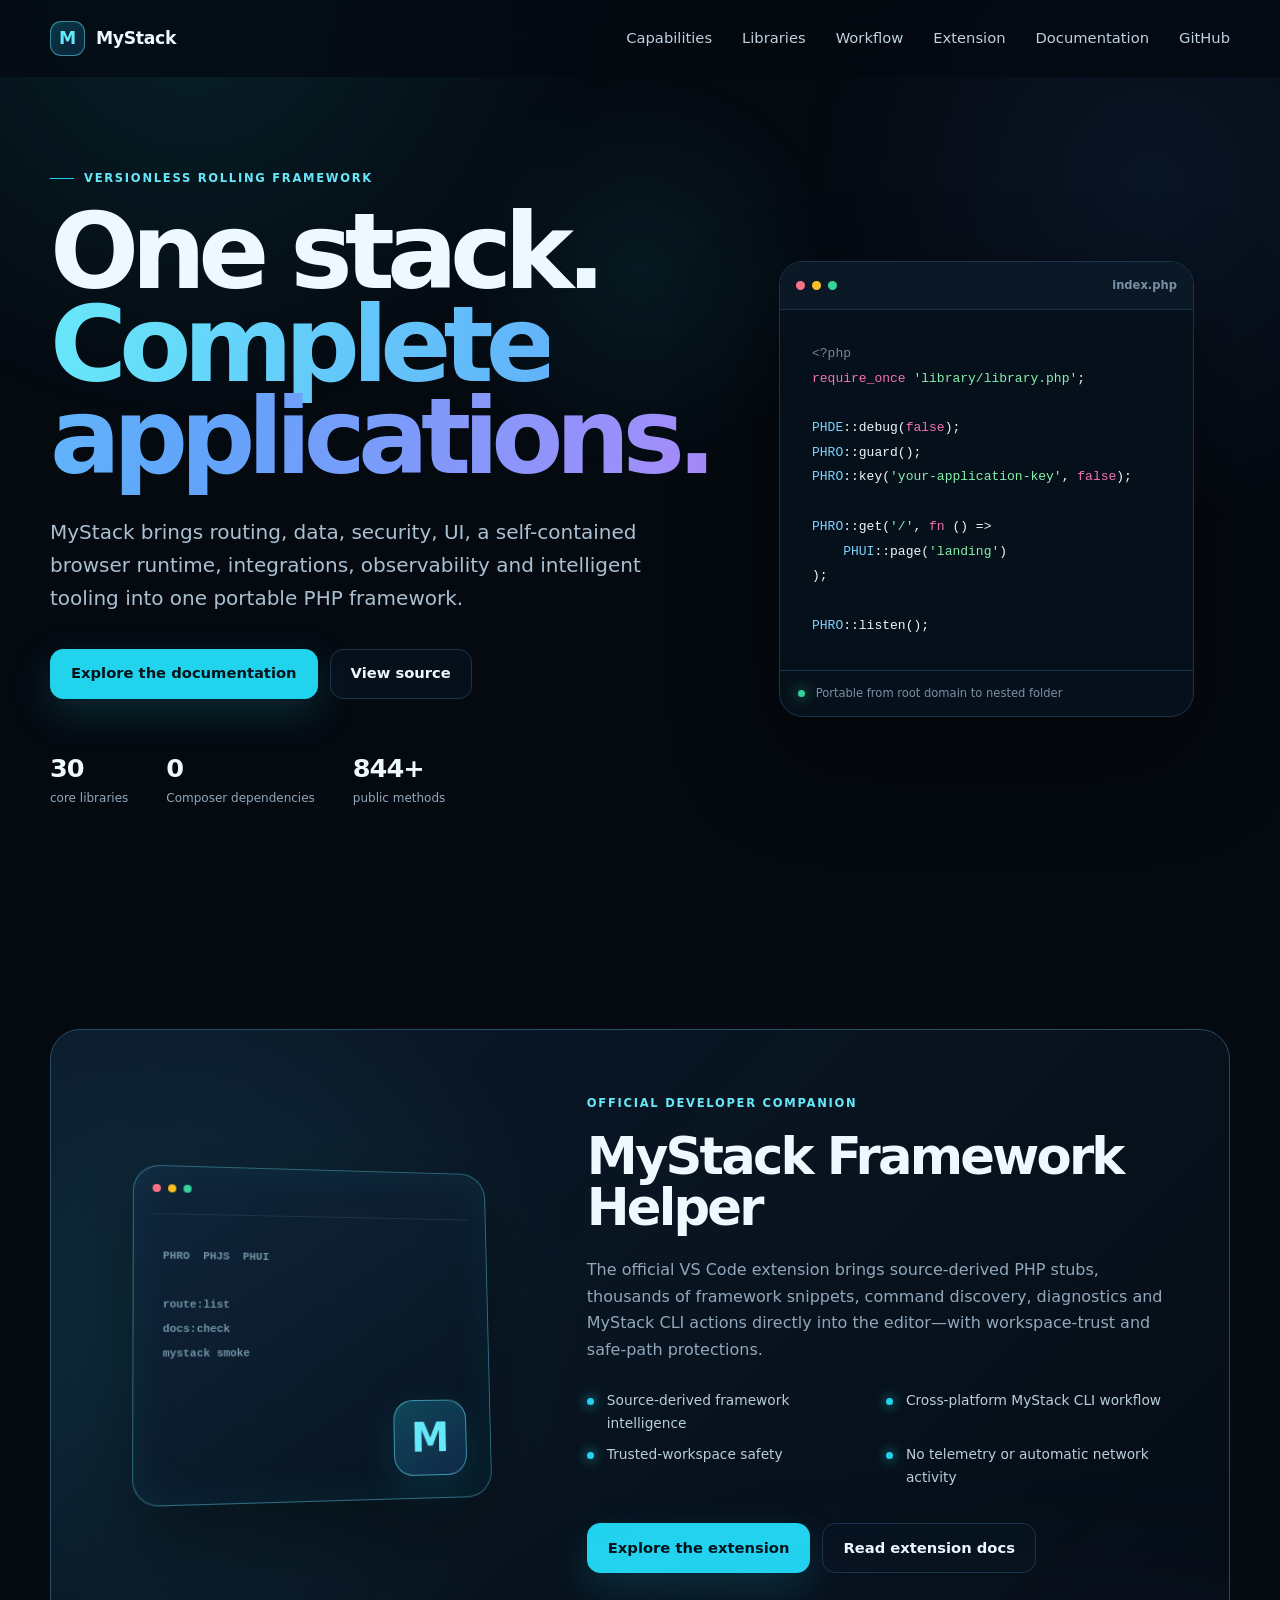
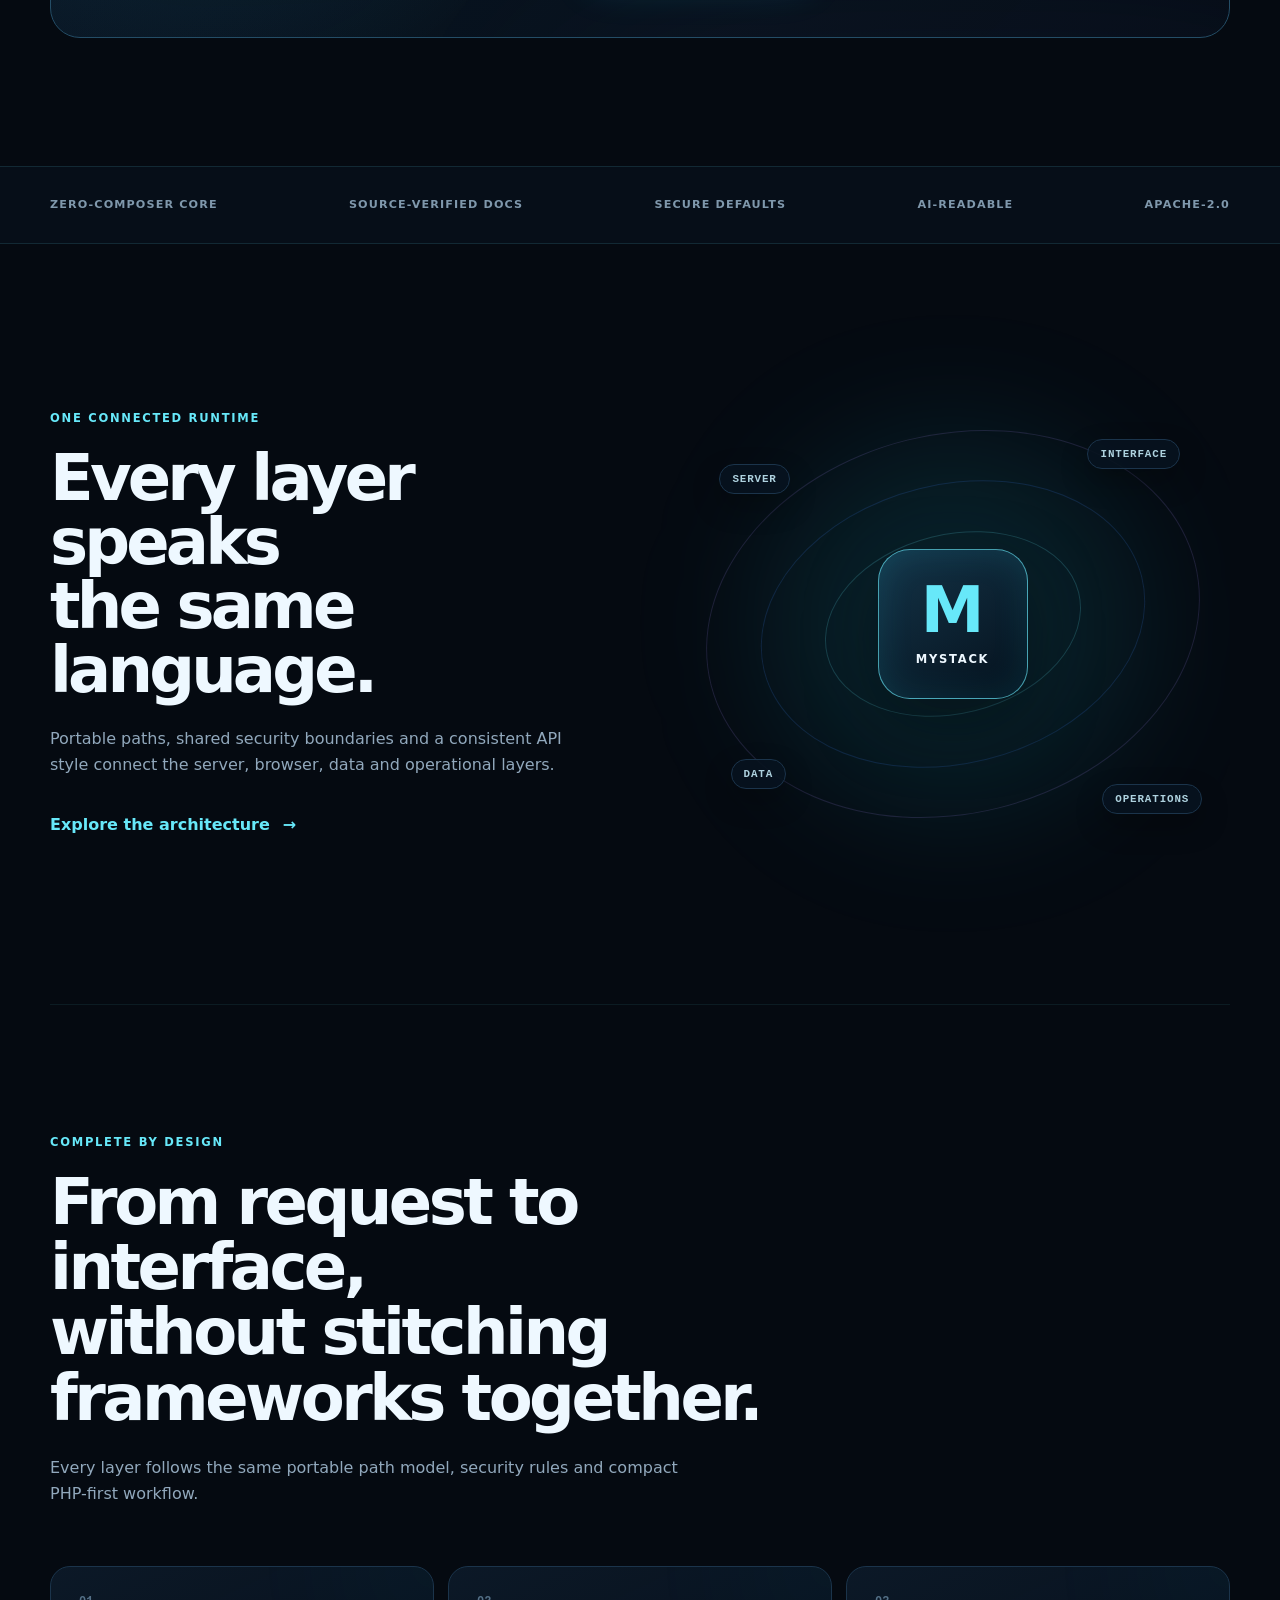
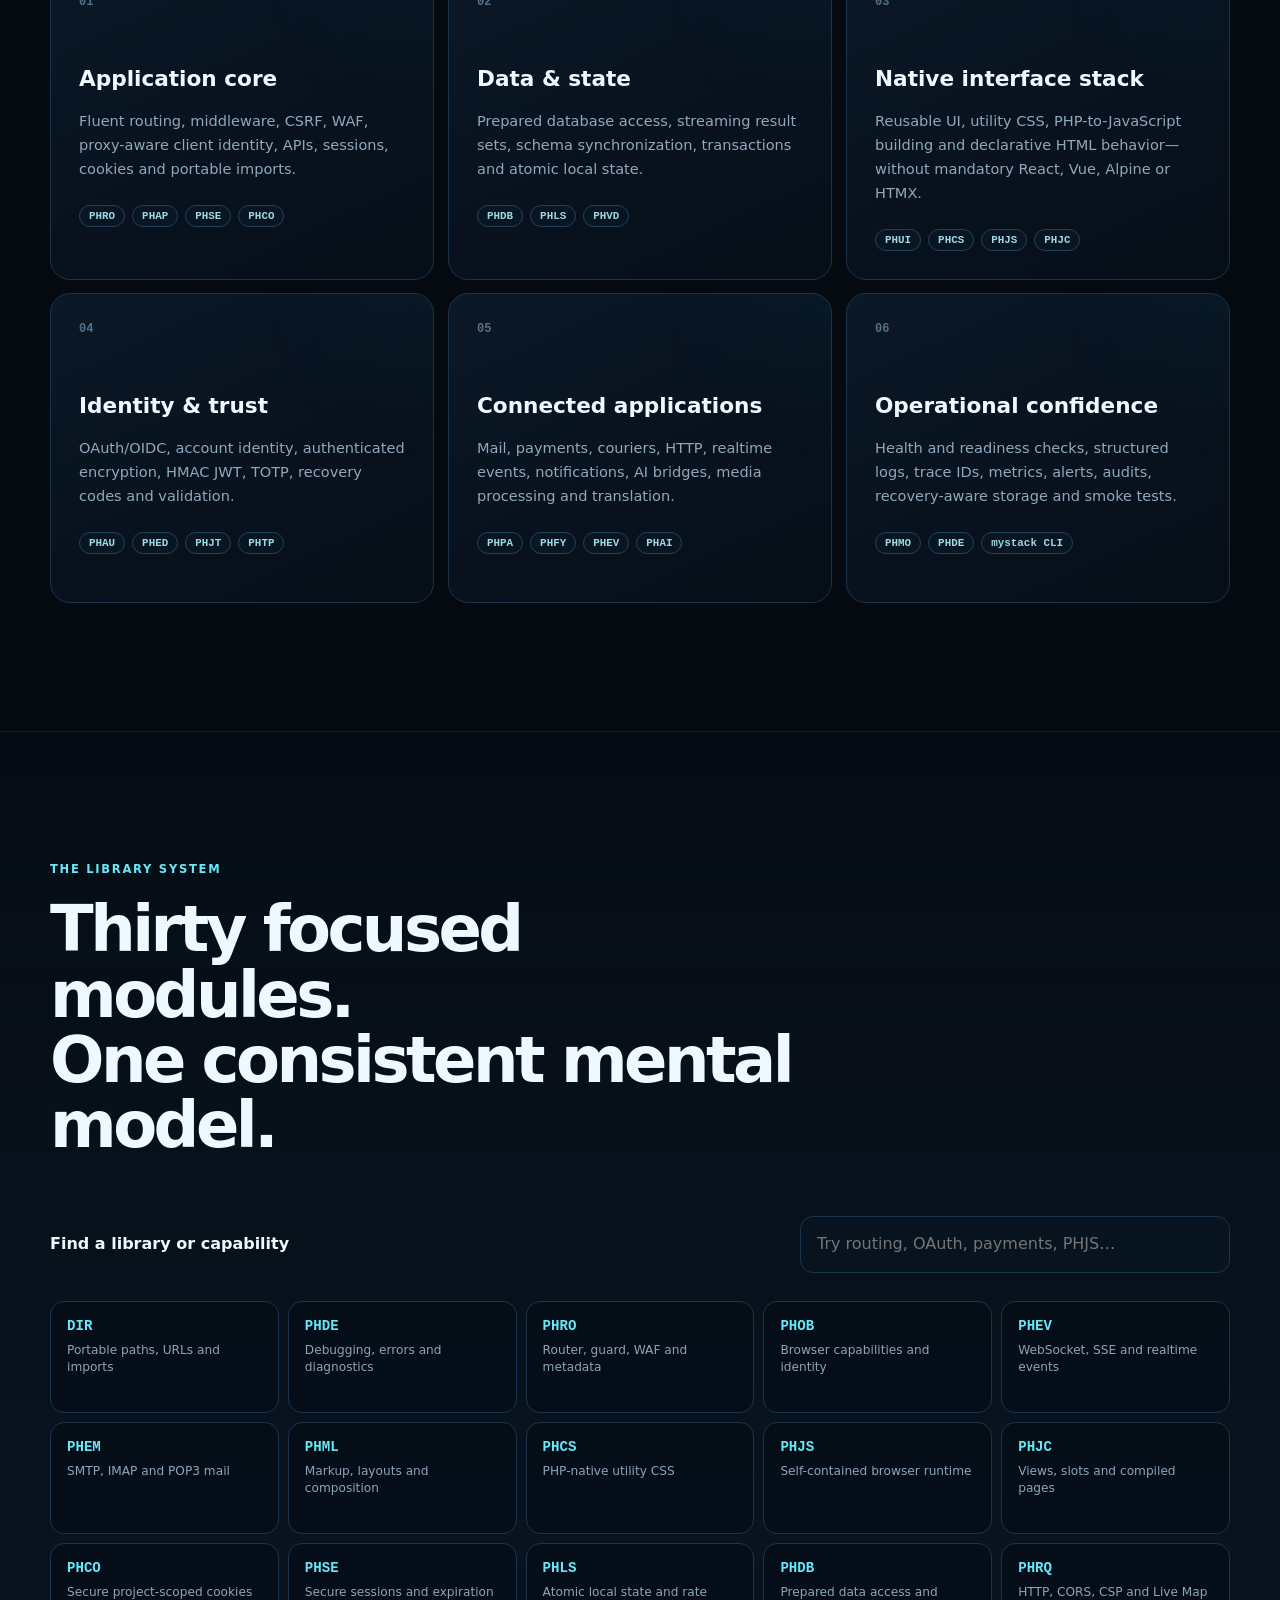
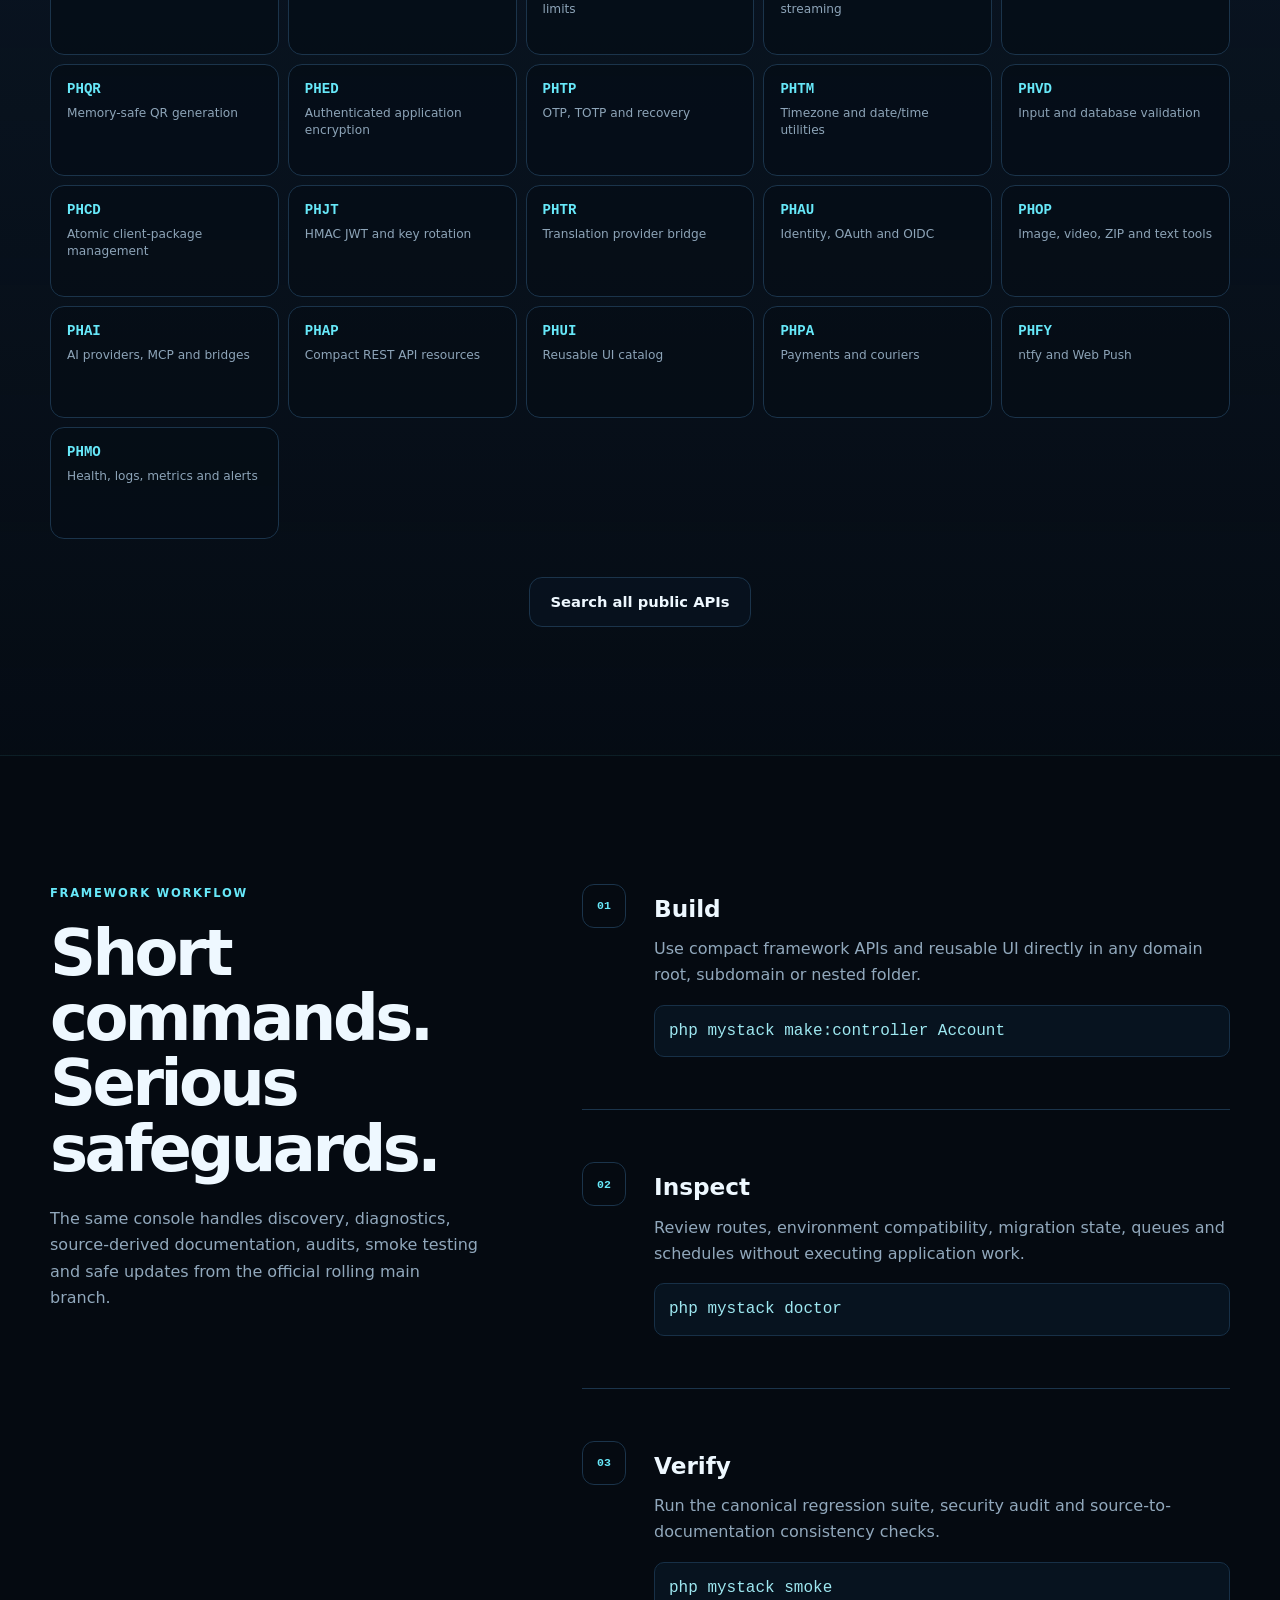
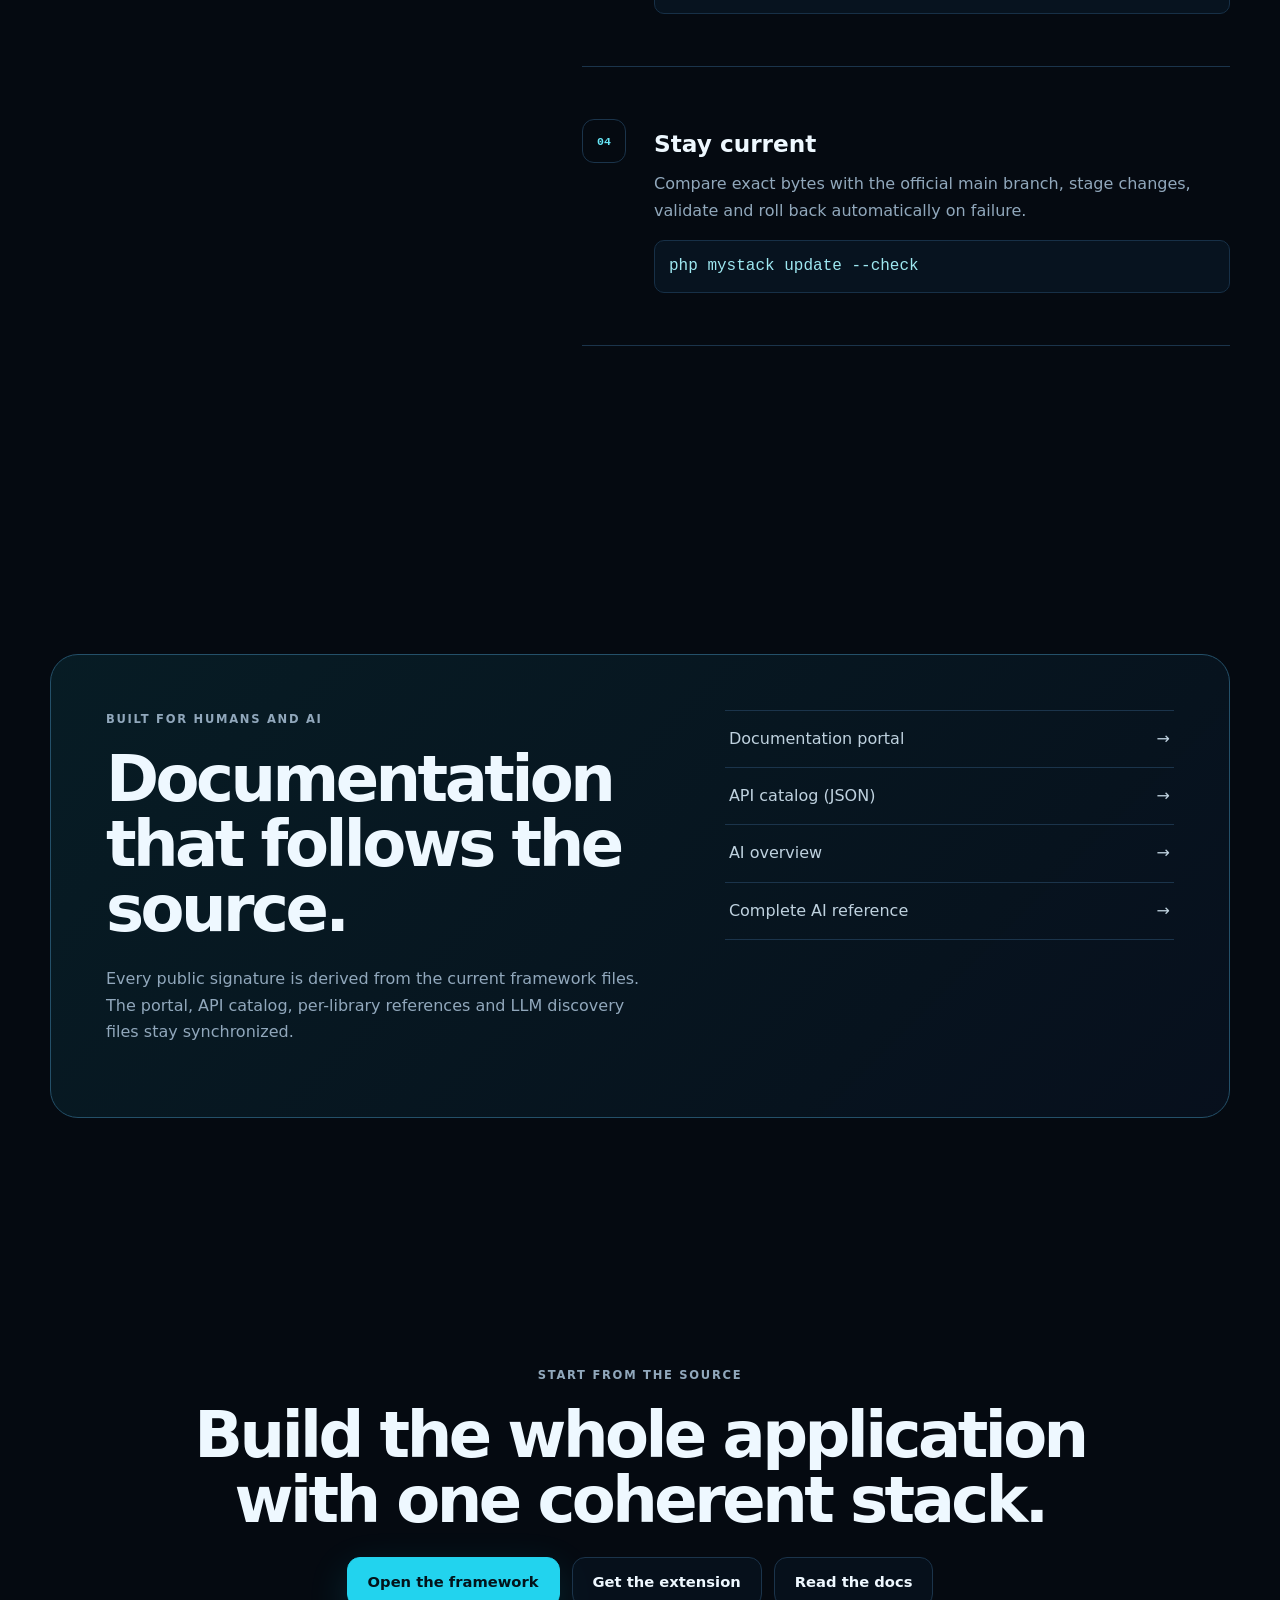
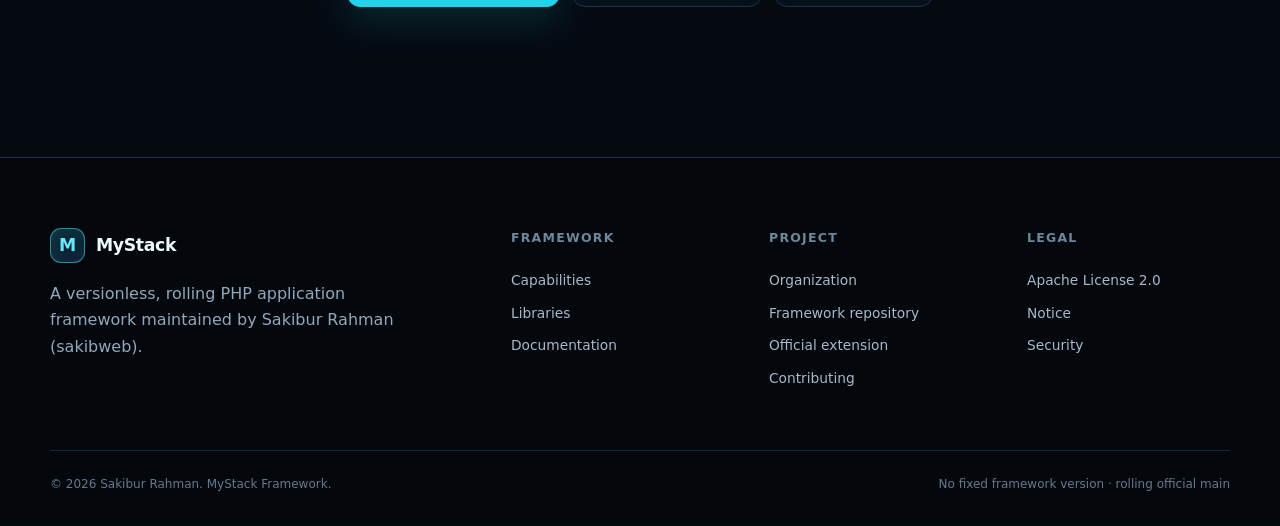
==== commit 7e743c01: "Add files via upload" ====
--- a/index.html
+++ b/index.html
@@ -32,7 +32,7 @@
   <link rel="icon" href="icon.png">
   <link rel="stylesheet" href="styles.css">
   <script src="app.js" defer></script>
-  <script type="application/ld+json">{"@context":"https://schema.org","@graph":[{"@type":"Organization","@id":"https://mystack-framework.github.io/#organization","name":"MyStack Framework","url":"https://mystack-framework.github.io/","founder":{"@type":"Person","name":"Sakibur Rahman","alternateName":"sakibweb","url":"https://github.com/sakibweb"},"sameAs":["https://github.com/mystack-framework","https://github.com/mystack-framework/mystack"]},{"@type":"WebSite","@id":"https://mystack-framework.github.io/#website","url":"https://mystack-framework.github.io/","name":"MyStack Framework","description":"Official documentation and framework portal for MyStack.","publisher":{"@id":"https://mystack-framework.github.io/#organization"},"inLanguage":"en"},{"@type":"SoftwareSourceCode","@id":"https://mystack-framework.github.io/#software","name":"MyStack Framework","alternateName":"MyStack","description":"A versionless, zero-Composer PHP application framework with a self-contained browser runtime, security, data, UI, integration and observability layers.","codeRepository":"https://github.com/mystack-framework/mystack","url":"https://mystack-framework.github.io/","programmingLanguage":["PHP","JavaScript","CSS","HTML"],"runtimePlatform":"PHP 8","license":"https://www.apache.org/licenses/LICENSE-2.0","isAccessibleForFree":true,"author":{"@type":"Person","name":"Sakibur Rahman","alternateName":"sakibweb"},"publisher":{"@id":"https://mystack-framework.github.io/#organization"}}]}</script>
+  <script type="application/ld+json">{"@context":"https://schema.org","@graph":[{"@type":"Organization","@id":"https://mystack-framework.github.io/#organization","name":"MyStack Framework","url":"https://mystack-framework.github.io/","founder":{"@type":"Person","name":"Sakibur Rahman","alternateName":"sakibweb","url":"https://github.com/sakibweb"},"sameAs":["https://github.com/mystack-framework","https://github.com/mystack-framework/mystack","https://github.com/mystack-framework/mystack-extension"]},{"@type":"WebSite","@id":"https://mystack-framework.github.io/#website","url":"https://mystack-framework.github.io/","name":"MyStack Framework","description":"Official documentation and framework portal for MyStack.","publisher":{"@id":"https://mystack-framework.github.io/#organization"},"inLanguage":"en"},{"@type":"SoftwareSourceCode","@id":"https://mystack-framework.github.io/#software","name":"MyStack Framework","alternateName":"MyStack","description":"A versionless, zero-Composer PHP application framework with a self-contained browser runtime, security, data, UI, integration and observability layers.","codeRepository":"https://github.com/mystack-framework/mystack","url":"https://mystack-framework.github.io/","programmingLanguage":["PHP","JavaScript","CSS","HTML"],"runtimePlatform":"PHP 8","license":"https://www.apache.org/licenses/LICENSE-2.0","isAccessibleForFree":true,"author":{"@type":"Person","name":"Sakibur Rahman","alternateName":"sakibweb"},"publisher":{"@id":"https://mystack-framework.github.io/#organization"}},{"@type":"SoftwareApplication","name":"MyStack Framework Helper","applicationCategory":"DeveloperApplication","operatingSystem":"Windows, macOS, Linux","url":"https://github.com/mystack-framework/mystack-extension","downloadUrl":"https://github.com/mystack-framework/mystack-extension","isAccessibleForFree":true,"publisher":{"@id":"https://mystack-framework.github.io/#organization"}}]}</script>
 </head>
 <body>
   <a class="skip-link" href="#main">Skip to content</a>
@@ -46,6 +46,7 @@
         <a href="#capabilities">Capabilities</a>
         <a href="#libraries">Libraries</a>
         <a href="#workflow">Workflow</a>
+        <a href="#extension">Extension</a>
         <a href="docs/">Documentation</a>
         <a href="https://github.com/mystack-framework/mystack">GitHub</a>
       </div>
@@ -83,6 +84,13 @@
 
 <span class="blue">PHRO</span>::listen();</code></pre>
         <div class="terminal-status"><span></span> Portable from root domain to nested folder</div>
+      </div>
+    </section>
+
+    <section class="section shell" id="extension">
+      <div class="extension-card reveal">
+        <div class="extension-visual" aria-hidden="true"><span class="extension-window"><i></i><i></i><i></i><b>M</b></span></div>
+        <div class="extension-copy"><p class="eyebrow">Official developer companion</p><h2>MyStack Framework Helper</h2><p>The official VS Code extension brings source-derived PHP stubs, thousands of framework snippets, command discovery, diagnostics and MyStack CLI actions directly into the editor—with workspace-trust and safe-path protections.</p><ul class="extension-points"><li>Source-derived framework intelligence</li><li>Cross-platform MyStack CLI workflow</li><li>Trusted-workspace safety</li><li>No telemetry or automatic network activity</li></ul><div class="hero-actions"><a class="button primary" href="https://github.com/mystack-framework/mystack-extension">Explore the extension</a><a class="button secondary" href="https://github.com/mystack-framework/mystack-extension#readme">Read extension docs</a></div></div>
       </div>
     </section>
 
@@ -142,12 +150,12 @@
 
     <section class="cta shell reveal">
       <p class="eyebrow">Start from the source</p><h2>Build the whole application<br>with one coherent stack.</h2>
-      <div class="hero-actions"><a class="button primary" href="https://github.com/mystack-framework/mystack">Open the repository</a><a class="button secondary" href="docs/">Read the docs</a></div>
+      <div class="hero-actions"><a class="button primary" href="https://github.com/mystack-framework/mystack">Open the framework</a><a class="button secondary" href="https://github.com/mystack-framework/mystack-extension">Get the extension</a><a class="button secondary" href="docs/">Read the docs</a></div>
     </section>
   </main>
 
   <footer>
-    <div class="shell footer-grid"><div><a class="brand" href="#top"><span class="brand-mark">M</span><span>MyStack</span></a><p>A versionless, rolling PHP application framework maintained by Sakibur Rahman (sakibweb).</p></div><div><h2>Framework</h2><a href="#capabilities">Capabilities</a><a href="#libraries">Libraries</a><a href="docs/">Documentation</a></div><div><h2>Project</h2><a href="https://github.com/mystack-framework">Organization</a><a href="https://github.com/mystack-framework/mystack">Repository</a><a href="https://github.com/mystack-framework/mystack/blob/main/CONTRIBUTING.md">Contributing</a></div><div><h2>Legal</h2><a href="https://github.com/mystack-framework/mystack/blob/main/LICENSE">Apache License 2.0</a><a href="https://github.com/mystack-framework/mystack/blob/main/NOTICE">Notice</a><a href="https://github.com/mystack-framework/mystack/security">Security</a></div></div>
+    <div class="shell footer-grid"><div><a class="brand" href="#top"><span class="brand-mark">M</span><span>MyStack</span></a><p>A versionless, rolling PHP application framework maintained by Sakibur Rahman (sakibweb).</p></div><div><h2>Framework</h2><a href="#capabilities">Capabilities</a><a href="#libraries">Libraries</a><a href="docs/">Documentation</a></div><div><h2>Project</h2><a href="https://github.com/mystack-framework">Organization</a><a href="https://github.com/mystack-framework/mystack">Framework repository</a><a href="https://github.com/mystack-framework/mystack-extension">Official extension</a><a href="https://github.com/mystack-framework/mystack/blob/main/CONTRIBUTING.md">Contributing</a></div><div><h2>Legal</h2><a href="https://github.com/mystack-framework/mystack/blob/main/LICENSE">Apache License 2.0</a><a href="https://github.com/mystack-framework/mystack/blob/main/NOTICE">Notice</a><a href="https://github.com/mystack-framework/mystack/security">Security</a></div></div>
     <div class="shell footer-bottom"><span>© <span data-year></span> Sakibur Rahman. MyStack Framework.</span><span>No fixed framework version · rolling official main</span></div>
   </footer>
   <button class="back-top" type="button" data-back-top aria-label="Back to top">↑</button>
--- a/styles.css
+++ b/styles.css
@@ -3,3 +3,4 @@
 .nav-links a[aria-current="true"]{color:var(--cyan-2)}.nav-links a[aria-current="true"]:after{content:"";display:block;height:2px;margin-top:4px;border-radius:2px;background:linear-gradient(90deg,var(--cyan),var(--blue))}
 .architecture{overflow:hidden;overflow:clip}
 @media(max-width:360px){.stack-orbit{transform:none;margin-inline:0;overflow:hidden}.orbit-one{width:165px;height:115px}.orbit-two{width:225px;height:170px}.orbit-three{width:280px;height:220px}.orbit-node{font-size:.5rem;padding:5px 7px}.node-server,.node-data{left:2px}.node-ui,.node-ops{right:2px}}
+.extension-card{position:relative;display:grid;grid-template-columns:.82fr 1.18fr;gap:70px;align-items:center;padding:64px;border:1px solid #244d66;border-radius:30px;background:radial-gradient(circle at 12% 50%,rgba(34,211,238,.12),transparent 36%),linear-gradient(135deg,rgba(13,28,45,.92),rgba(5,13,22,.88));overflow:hidden}.extension-card:after{content:"";position:absolute;inset:auto -10% -65% 45%;height:350px;background:var(--violet);filter:blur(130px);opacity:.08;pointer-events:none}.extension-visual{min-height:360px;display:grid;place-items:center;perspective:900px}.extension-window{position:relative;width:min(100%,360px);aspect-ratio:1.08;display:flex;gap:7px;padding:18px;border:1px solid rgba(103,232,249,.38);border-radius:26px;background:linear-gradient(145deg,#10253a,#07131f);box-shadow:0 35px 80px rgba(0,0,0,.45),inset 0 0 45px rgba(34,211,238,.07);transform:rotateY(9deg) rotateX(4deg);animation:extensionFloat 5s ease-in-out infinite}.extension-window:before{content:"";position:absolute;left:18px;right:18px;top:47px;height:1px;background:var(--line)}.extension-window:after{content:"PHRO  PHJS  PHUI\A\A route:list\A docs:check\A mystack smoke";white-space:pre;position:absolute;left:28px;right:28px;top:78px;color:#7293a9;font:700 .68rem/2.2 ui-monospace,monospace}.extension-window i{width:8px;height:8px;border-radius:50%;background:#3a5770}.extension-window i:first-child{background:#fb7185}.extension-window i:nth-child(2){background:#fbbf24}.extension-window i:nth-child(3){background:#34d399}.extension-window b{position:absolute;right:25px;bottom:22px;display:grid;place-items:center;width:76px;height:76px;border:1px solid rgba(103,232,249,.55);border-radius:20px;background:linear-gradient(145deg,rgba(34,211,238,.25),rgba(59,130,246,.18));color:var(--cyan-2);font-size:2.5rem;box-shadow:0 15px 40px rgba(34,211,238,.12)}.extension-copy h2{font-size:clamp(2.5rem,4vw,4.3rem);line-height:1;letter-spacing:-.055em;margin-bottom:24px}.extension-copy>p:not(.eyebrow){color:var(--muted)}.extension-points{display:grid;grid-template-columns:repeat(2,1fr);gap:9px 20px;list-style:none;padding:0;margin:26px 0 34px}.extension-points li{position:relative;padding-left:20px;color:#b9cedc;font-size:.86rem}.extension-points li:before{content:"";position:absolute;left:0;top:.65em;width:7px;height:7px;border-radius:50%;background:var(--cyan);box-shadow:0 0 12px var(--cyan)}@keyframes extensionFloat{0%,100%{transform:rotateY(9deg) rotateX(4deg) translateY(0)}50%{transform:rotateY(5deg) rotateX(2deg) translateY(-10px)}}@media(max-width:900px){.extension-card{grid-template-columns:1fr;padding:40px;gap:30px}.extension-visual{min-height:300px}.extension-window{max-width:330px}}@media(max-width:560px){.extension-card{padding:27px 20px}.extension-visual{min-height:250px}.extension-window{max-width:270px}.extension-points{grid-template-columns:1fr}.extension-copy .hero-actions{flex-direction:column}.extension-copy .button{width:100%}}@media(prefers-reduced-motion:reduce){.extension-window{animation:none}}
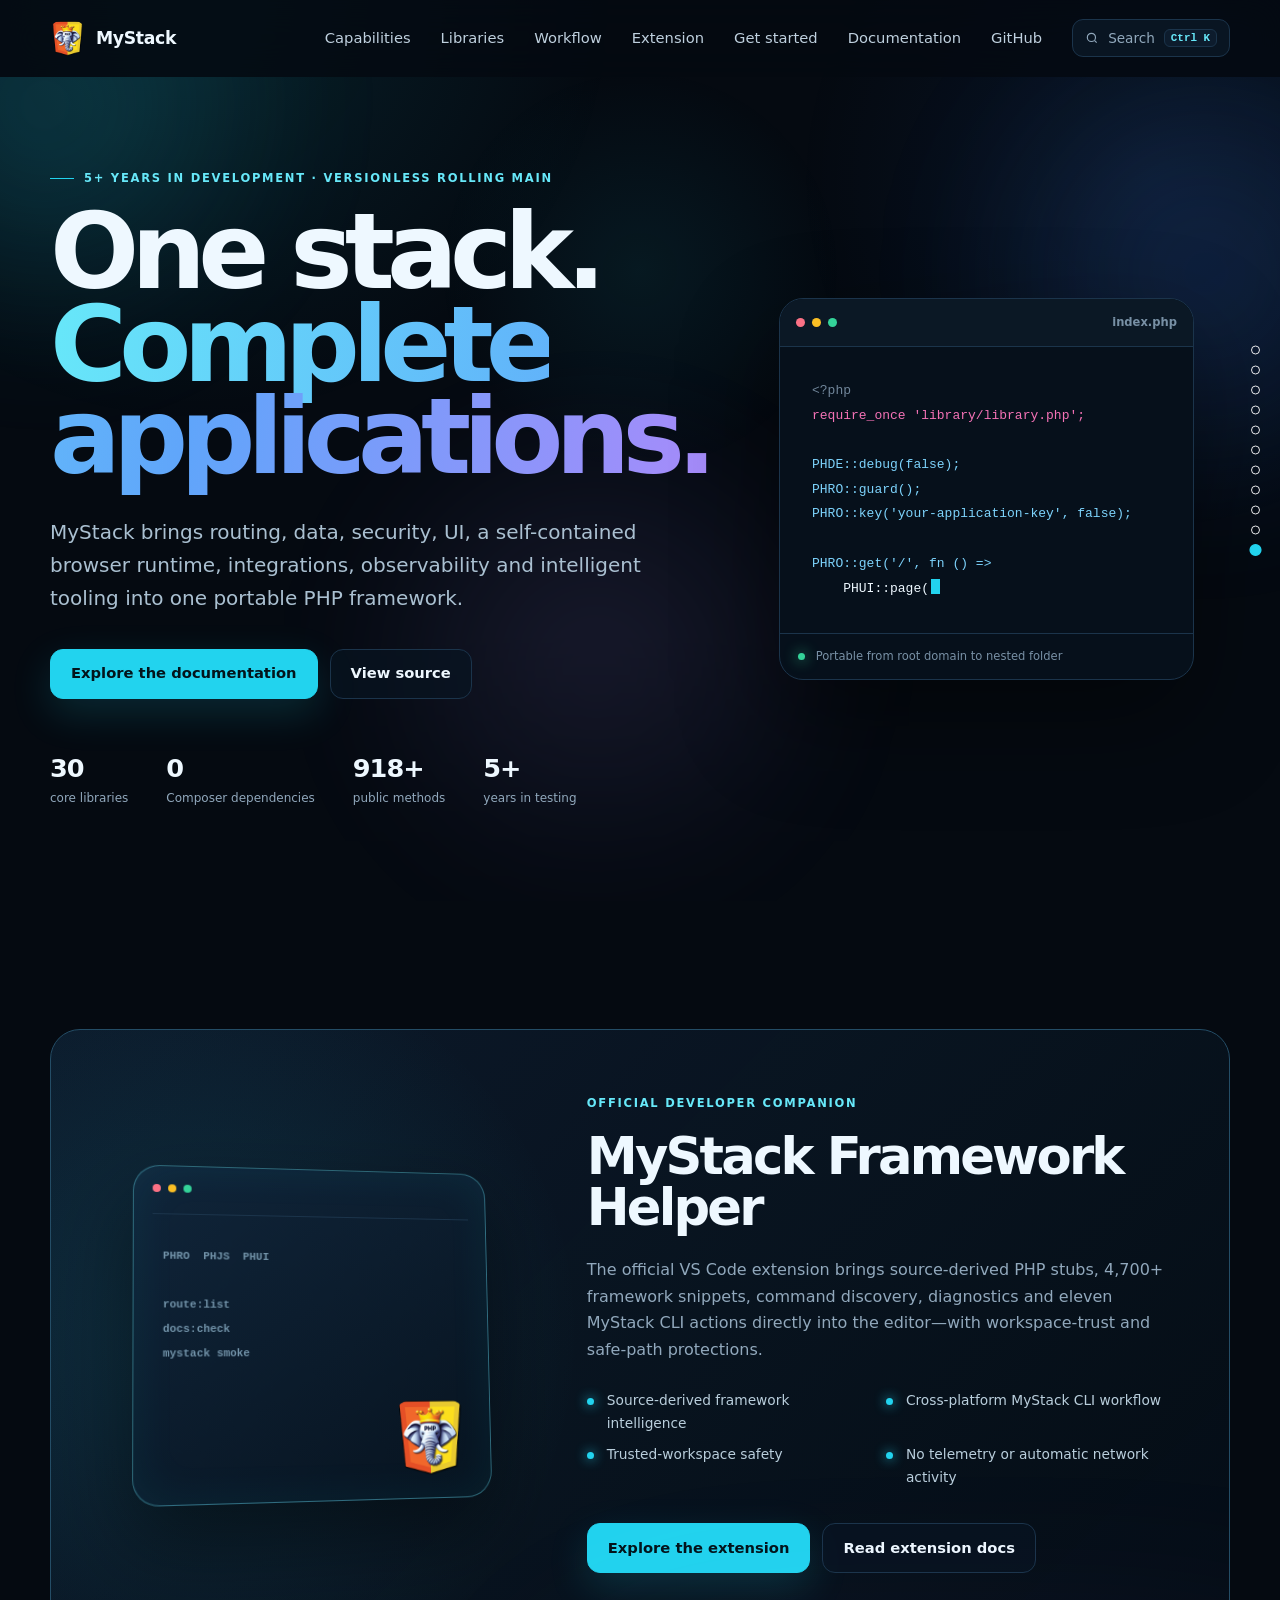
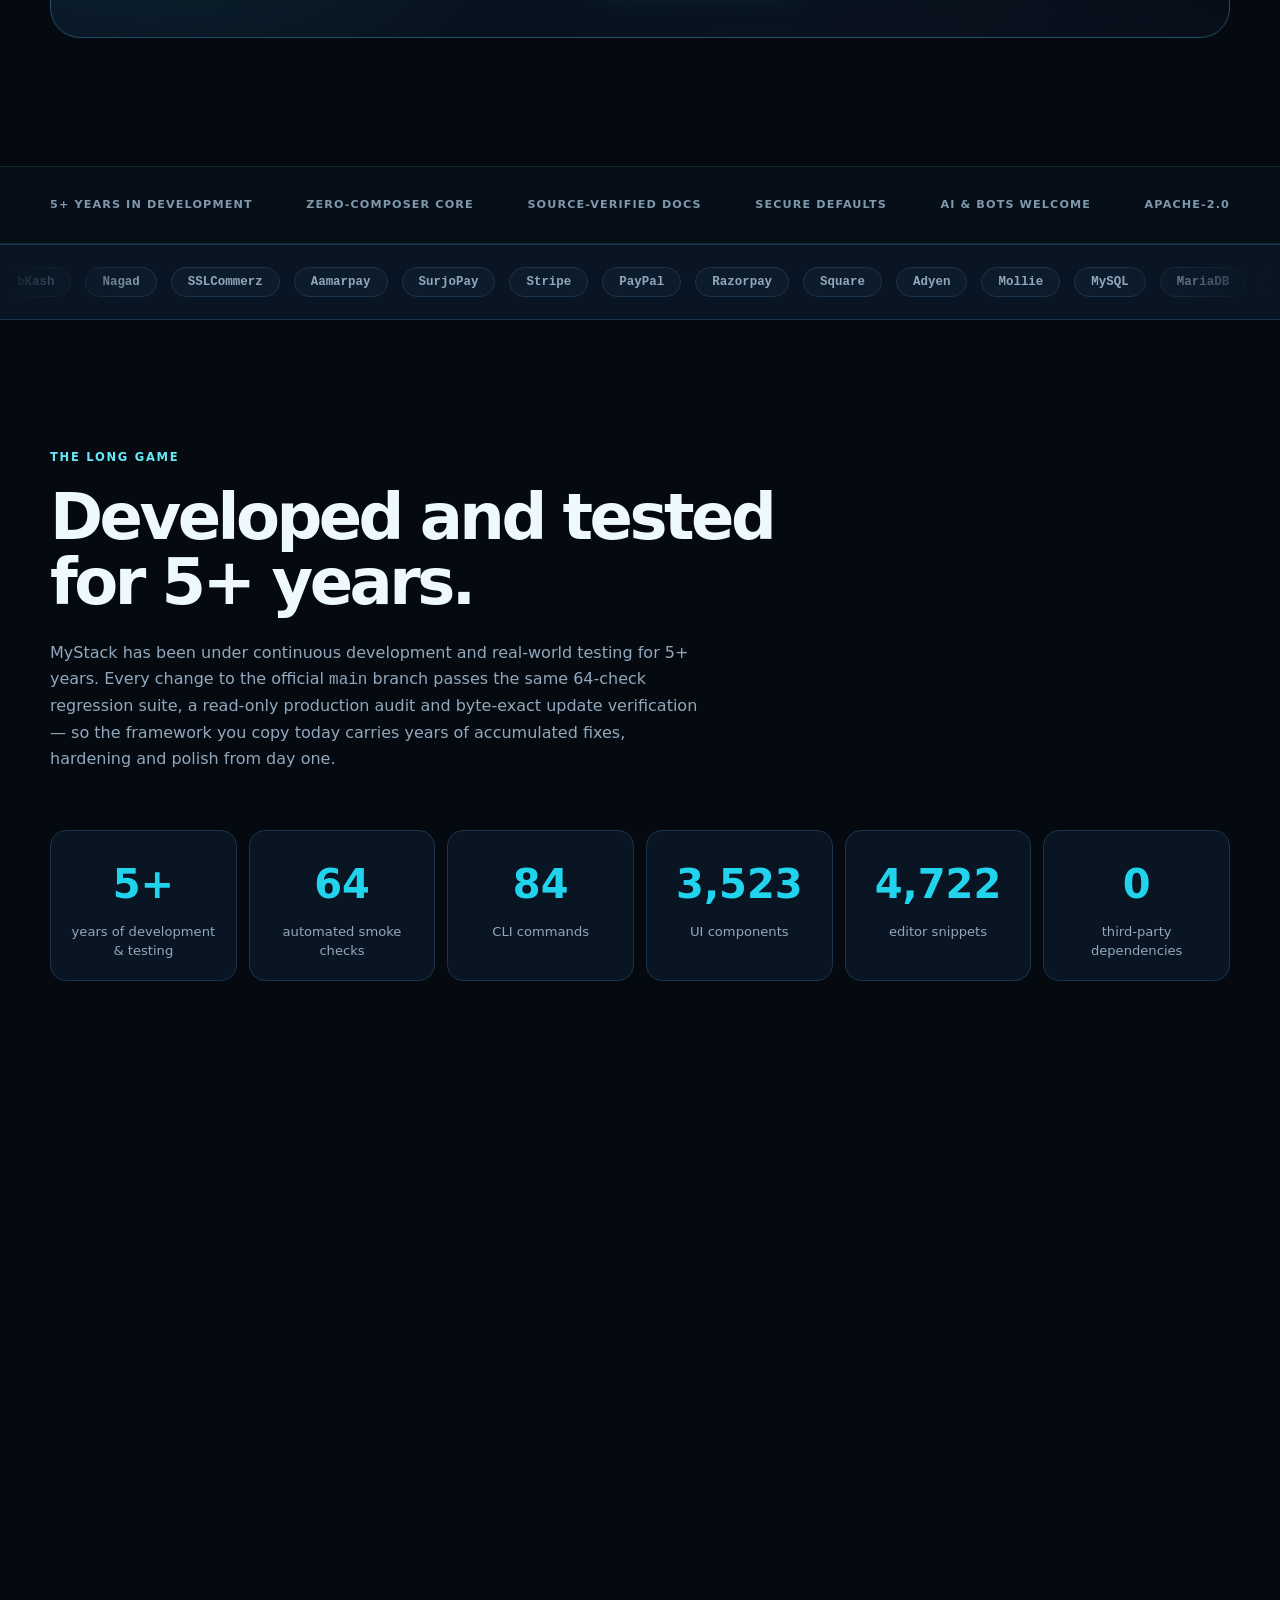
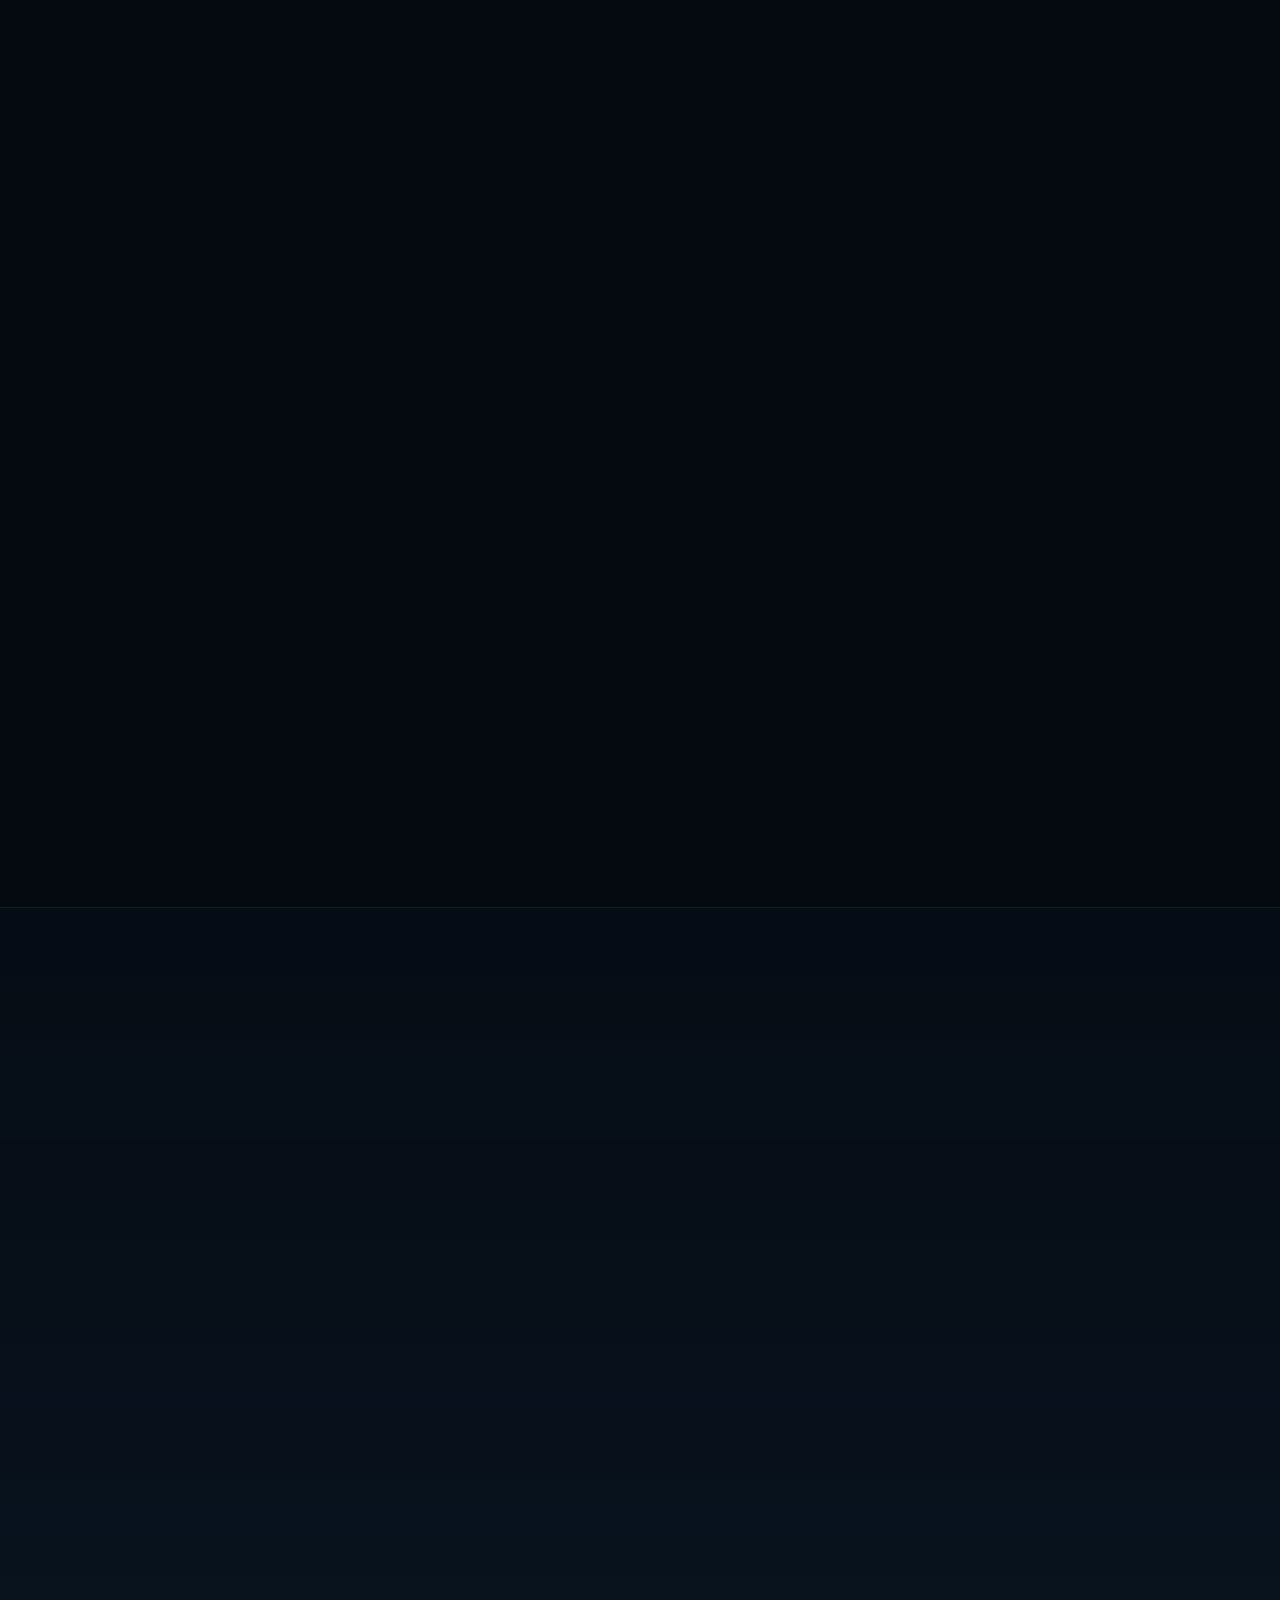
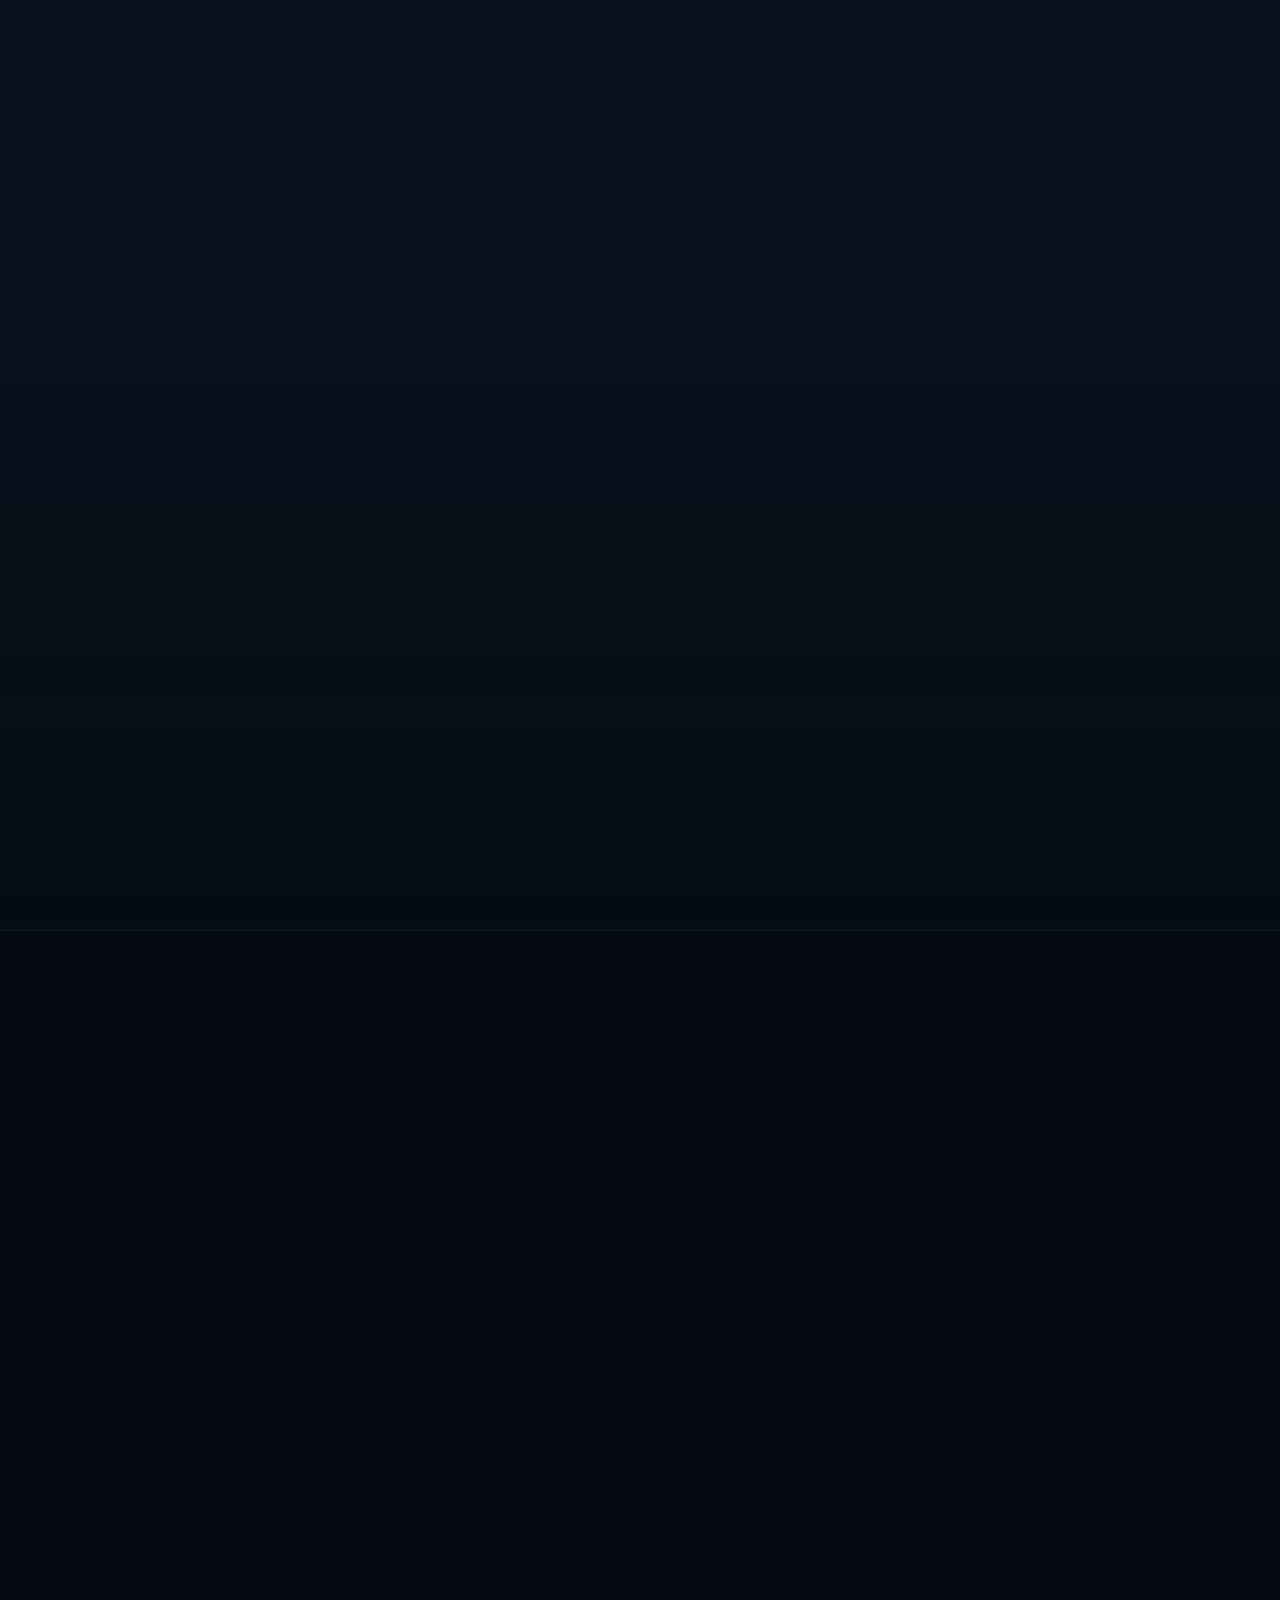
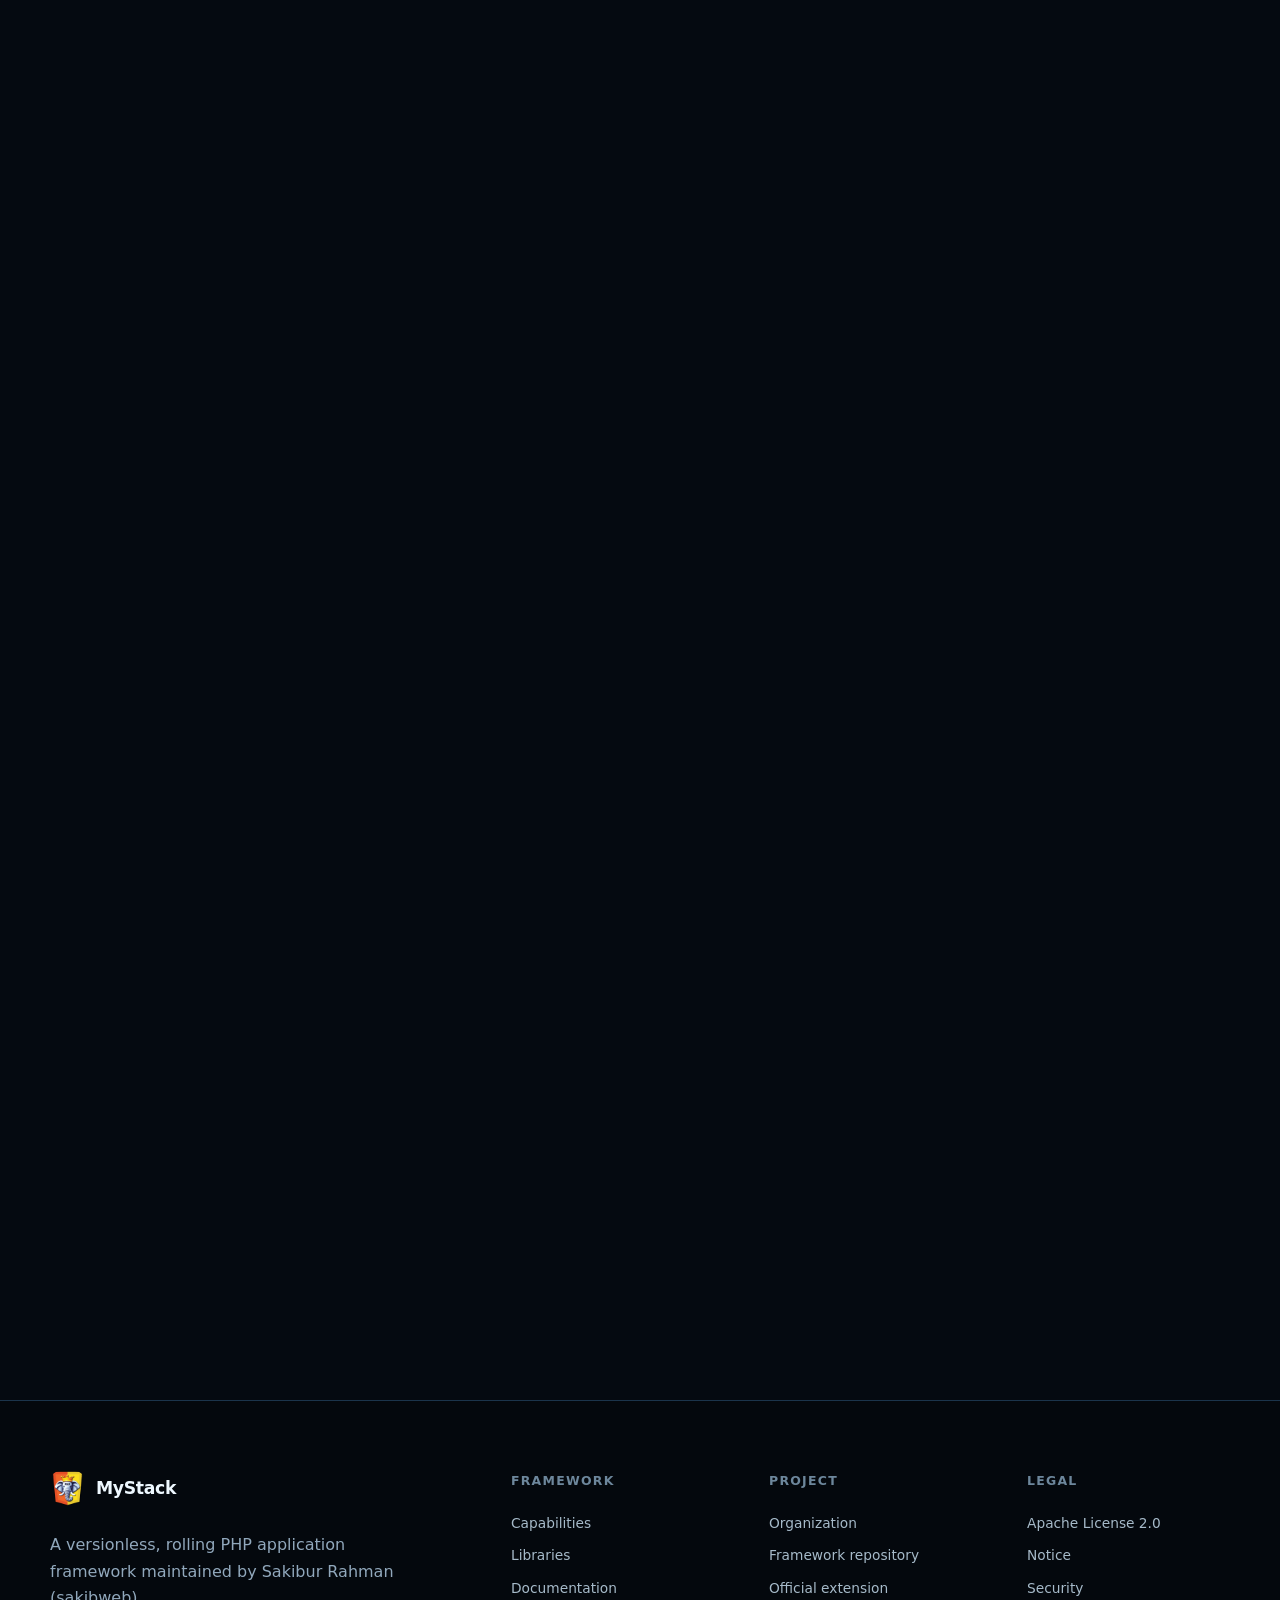
==== commit 189c0c8b: "Add files via upload" ====
--- a/index.html
+++ b/index.html
@@ -6,6 +6,7 @@
   <meta name="description" content="MyStack is a versionless, zero-Composer PHP framework with a self-contained browser runtime, enterprise security, observability and developer tooling.">
   <meta name="author" content="Sakibur Rahman (sakibweb)">
   <meta name="robots" content="index,follow,max-image-preview:large,max-snippet:-1,max-video-preview:-1">
+  <meta name="referrer" content="strict-origin-when-cross-origin">
   <meta name="googlebot" content="index,follow,max-image-preview:large,max-snippet:-1">
   <meta name="application-name" content="MyStack Framework">
   <link rel="canonical" href="https://mystack-framework.github.io/">
@@ -30,9 +31,10 @@
   <meta name="twitter:image:alt" content="MyStack — One stack. Complete applications.">
   <title>MyStack Framework — One stack. Complete applications.</title>
   <link rel="icon" href="icon.png">
+  <link rel="preload" href="styles.css" as="style">
   <link rel="stylesheet" href="styles.css">
   <script src="app.js" defer></script>
-  <script type="application/ld+json">{"@context":"https://schema.org","@graph":[{"@type":"Organization","@id":"https://mystack-framework.github.io/#organization","name":"MyStack Framework","url":"https://mystack-framework.github.io/","founder":{"@type":"Person","name":"Sakibur Rahman","alternateName":"sakibweb","url":"https://github.com/sakibweb"},"sameAs":["https://github.com/mystack-framework","https://github.com/mystack-framework/mystack","https://github.com/mystack-framework/mystack-extension"]},{"@type":"WebSite","@id":"https://mystack-framework.github.io/#website","url":"https://mystack-framework.github.io/","name":"MyStack Framework","description":"Official documentation and framework portal for MyStack.","publisher":{"@id":"https://mystack-framework.github.io/#organization"},"inLanguage":"en"},{"@type":"SoftwareSourceCode","@id":"https://mystack-framework.github.io/#software","name":"MyStack Framework","alternateName":"MyStack","description":"A versionless, zero-Composer PHP application framework with a self-contained browser runtime, security, data, UI, integration and observability layers.","codeRepository":"https://github.com/mystack-framework/mystack","url":"https://mystack-framework.github.io/","programmingLanguage":["PHP","JavaScript","CSS","HTML"],"runtimePlatform":"PHP 8","license":"https://www.apache.org/licenses/LICENSE-2.0","isAccessibleForFree":true,"author":{"@type":"Person","name":"Sakibur Rahman","alternateName":"sakibweb"},"publisher":{"@id":"https://mystack-framework.github.io/#organization"}},{"@type":"SoftwareApplication","name":"MyStack Framework Helper","applicationCategory":"DeveloperApplication","operatingSystem":"Windows, macOS, Linux","url":"https://github.com/mystack-framework/mystack-extension","downloadUrl":"https://github.com/mystack-framework/mystack-extension","isAccessibleForFree":true,"publisher":{"@id":"https://mystack-framework.github.io/#organization"}}]}</script>
+  <script type="application/ld+json">{"@context":"https://schema.org","@graph":[{"@type":"Organization","@id":"https://mystack-framework.github.io/#organization","name":"MyStack Framework","url":"https://mystack-framework.github.io/","founder":{"@type":"Person","name":"Sakibur Rahman","alternateName":"sakibweb","url":"https://github.com/sakibweb"},"sameAs":["https://github.com/mystack-framework","https://github.com/mystack-framework/mystack","https://github.com/mystack-framework/mystack-extension"]},{"@type":"WebSite","@id":"https://mystack-framework.github.io/#website","url":"https://mystack-framework.github.io/","name":"MyStack Framework","description":"Official documentation and framework portal for MyStack.","publisher":{"@id":"https://mystack-framework.github.io/#organization"},"inLanguage":"en"},{"@type":"SoftwareSourceCode","@id":"https://mystack-framework.github.io/#software","name":"MyStack Framework","alternateName":"MyStack","description":"A versionless, zero-Composer PHP application framework with a self-contained browser runtime, security, data, UI, integration and observability layers.","codeRepository":"https://github.com/mystack-framework/mystack","url":"https://mystack-framework.github.io/","programmingLanguage":["PHP","JavaScript","CSS","HTML"],"runtimePlatform":"PHP 8","license":"https://www.apache.org/licenses/LICENSE-2.0","isAccessibleForFree":true,"author":{"@type":"Person","name":"Sakibur Rahman","alternateName":"sakibweb"},"publisher":{"@id":"https://mystack-framework.github.io/#organization"}},{"@type":"SoftwareApplication","name":"MyStack Framework Helper","applicationCategory":"DeveloperApplication","operatingSystem":"Windows, macOS, Linux","url":"https://github.com/mystack-framework/mystack-extension","downloadUrl":"https://github.com/mystack-framework/mystack-extension","isAccessibleForFree":true,"publisher":{"@id":"https://mystack-framework.github.io/#organization"}},{"@type":"FAQPage","@id":"https://mystack-framework.github.io/#faq","inLanguage":"en","mainEntity":[{"@type":"Question","name":"What is MyStack?","acceptedAnswer":{"@type":"Answer","text":"A complete, zero-Composer PHP application framework: routing, security, database, UI, browser runtime, auth, payments, realtime, AI and observability in one folder."}},{"@type":"Question","name":"Do I need Composer or NPM?","acceptedAnswer":{"@type":"Answer","text":"No. Zero runtime dependencies — no build step, no lockfiles, no transitive surprises."}},{"@type":"Question","name":"Will MyStack run on shared hosting?","acceptedAnswer":{"@type":"Answer","text":"Yes — that is the primary design target: cPanel/LiteSpeed, subfolder installs, portable paths and an .htaccess guard."}},{"@type":"Question","name":"Is MyStack free for commercial use?","acceptedAnswer":{"@type":"Answer","text":"Yes — Apache License 2.0 for the framework, MIT for the VS Code extension. Preserve the license and NOTICE, and identify modifications."}},{"@type":"Question","name":"Who maintains MyStack?","acceptedAnswer":{"@type":"Answer","text":"Sakibur Rahman (sakibweb) — 5+ years of continuous development and testing, with full manuals in Bangla and English."}},{"@type":"Question","name":"Can AI tools use MyStack safely?","acceptedAnswer":{"@type":"Answer","text":"Yes — every public signature is machine-indexed from source, all AI crawlers are explicitly allowed, and the agent contract forbids invented APIs."}}]}]}</script>
 </head>
 <body>
   <a class="skip-link" href="#main">Skip to content</a>
@@ -40,24 +42,28 @@
   <div class="pointer-glow" data-pointer-glow aria-hidden="true"></div>
   <header class="site-header" data-header>
     <nav class="nav shell" aria-label="Primary navigation">
-      <a class="brand" href="#top" aria-label="MyStack home"><span class="brand-mark">M</span><span>MyStack</span></a>
+      <a class="brand" href="#top" aria-label="MyStack home"><span class="brand-mark"><img src="icon.png" alt=""></span><span>MyStack</span></a>
       <button class="menu-button" type="button" aria-expanded="false" aria-controls="site-menu" data-menu-button>Menu</button>
       <div class="nav-links" id="site-menu" data-menu>
         <a href="#capabilities">Capabilities</a>
         <a href="#libraries">Libraries</a>
         <a href="#workflow">Workflow</a>
         <a href="#extension">Extension</a>
+        <a href="#easy">Get started</a>
         <a href="docs/">Documentation</a>
         <a href="https://github.com/mystack-framework/mystack">GitHub</a>
+        <button class="palette-trigger" type="button" data-palette-open aria-label="Search the site"><svg viewBox="0 0 24 24" fill="none" stroke="currentColor" stroke-width="2" width="14" height="14" aria-hidden="true"><circle cx="11" cy="11" r="7"/><path d="m20 20-3.5-3.5"/></svg>Search<kbd>Ctrl K</kbd></button>
       </div>
     </nav>
   </header>
 
   <main id="main">
-    <section class="hero shell" id="top">
+    <section class="hero-band" id="top">
+      <div class="aurora" aria-hidden="true"><i></i><i></i><i></i></div>
+      <div class="hero shell">
       <div class="hero-copy reveal">
-        <p class="eyebrow"><span></span> Versionless rolling framework</p>
-        <h1>One stack.<br><em>Complete applications.</em></h1>
+        <p class="eyebrow"><span></span> 5+ years in development · versionless rolling main</p>
+        <h1 data-decode>One stack.<br><em>Complete applications.</em></h1>
         <p class="hero-lede">MyStack brings routing, data, security, UI, a self-contained browser runtime, integrations, observability and intelligent tooling into one portable PHP framework.</p>
         <div class="hero-actions">
           <a class="button primary" href="docs/">Explore the documentation</a>
@@ -66,12 +72,13 @@
         <ul class="hero-facts" aria-label="Framework highlights">
           <li><strong>30</strong><span>core libraries</span></li>
           <li><strong>0</strong><span>Composer dependencies</span></li>
-          <li><strong>844+</strong><span>public methods</span></li>
+          <li><strong>918+</strong><span>public methods</span></li>
+          <li><strong>5+</strong><span>years in testing</span></li>
         </ul>
       </div>
-      <div class="terminal reveal" data-tilt aria-label="MyStack bootstrap example">
-        <div class="terminal-bar"><span></span><span></span><span></span><b>index.php</b></div>
-        <pre><code><span class="dim">&lt;?php</span>
+      <div class="terminal reveal" data-tilt data-terminal aria-label="MyStack bootstrap example">
+        <div class="terminal-bar"><span></span><span></span><span></span><b data-terminal-file>index.php</b></div>
+        <pre><code data-terminal-code><span class="dim">&lt;?php</span>
 <span class="pink">require_once</span> <span class="green">'library/library.php'</span>;
 
 <span class="blue">PHDE</span>::debug(<span class="pink">false</span>);
@@ -85,25 +92,62 @@
 <span class="blue">PHRO</span>::listen();</code></pre>
         <div class="terminal-status"><span></span> Portable from root domain to nested folder</div>
       </div>
+      </div>
     </section>
 
     <section class="section shell" id="extension">
       <div class="extension-card reveal">
-        <div class="extension-visual" aria-hidden="true"><span class="extension-window"><i></i><i></i><i></i><b>M</b></span></div>
-        <div class="extension-copy"><p class="eyebrow">Official developer companion</p><h2>MyStack Framework Helper</h2><p>The official VS Code extension brings source-derived PHP stubs, thousands of framework snippets, command discovery, diagnostics and MyStack CLI actions directly into the editor—with workspace-trust and safe-path protections.</p><ul class="extension-points"><li>Source-derived framework intelligence</li><li>Cross-platform MyStack CLI workflow</li><li>Trusted-workspace safety</li><li>No telemetry or automatic network activity</li></ul><div class="hero-actions"><a class="button primary" href="https://github.com/mystack-framework/mystack-extension">Explore the extension</a><a class="button secondary" href="https://github.com/mystack-framework/mystack-extension#readme">Read extension docs</a></div></div>
+        <div class="extension-visual" aria-hidden="true"><span class="extension-window"><i></i><i></i><i></i><b><img src="icon.png" alt=""></b></span></div>
+        <div class="extension-copy"><p class="eyebrow">Official developer companion</p><h2>MyStack Framework Helper</h2><p>The official VS Code extension brings source-derived PHP stubs, 4,700+ framework snippets, command discovery, diagnostics and eleven MyStack CLI actions directly into the editor—with workspace-trust and safe-path protections.</p><ul class="extension-points"><li>Source-derived framework intelligence</li><li>Cross-platform MyStack CLI workflow</li><li>Trusted-workspace safety</li><li>No telemetry or automatic network activity</li></ul><div class="hero-actions"><a class="button primary" href="https://github.com/mystack-framework/mystack-extension">Explore the extension</a><a class="button secondary" href="https://github.com/mystack-framework/mystack-extension#readme">Read extension docs</a></div></div>
       </div>
     </section>
 
     <section class="trust-strip" aria-label="Core principles">
-      <div class="shell"><span>Zero-Composer core</span><span>Source-verified docs</span><span>Secure defaults</span><span>AI-readable</span><span>Apache-2.0</span></div>
+      <div class="shell"><span>5+ years in development</span><span>Zero-Composer core</span><span>Source-verified docs</span><span>Secure defaults</span><span>AI &amp; bots welcome</span><span>Apache-2.0</span></div>
+    </section>
+
+    <section class="marquee-wrap" aria-label="Supported integrations and technologies">
+      <div class="marquee"><div class="marquee-track" data-marquee>
+        <span>bKash</span><span>Nagad</span><span>SSLCommerz</span><span>Aamarpay</span><span>SurjoPay</span><span>Stripe</span><span>PayPal</span><span>Razorpay</span><span>Square</span><span>Adyen</span><span>Mollie</span><span>MySQL</span><span>MariaDB</span><span>SQLite</span><span>PostgreSQL</span><span>OpenAI</span><span>Gemini</span><span>Anthropic</span><span>MCP</span><span>ntfy</span><span>Web Push</span><span>WebSocket</span><span>SSE</span><span>SMTP</span><span>IMAP</span><span>OAuth 2.0</span><span>OIDC</span><span>TOTP</span><span>JWT</span><span>AES-GCM</span>
+      </div></div>
+    </section>
+
+    <section class="section shell" id="story">
+      <div class="section-heading reveal"><p class="eyebrow">The long game</p><h2>Developed and tested<br>for 5+ years.</h2><p>MyStack has been under continuous development and real-world testing for 5+ years. Every change to the official <code>main</code> branch passes the same 64-check regression suite, a read-only production audit and byte-exact update verification — so the framework you copy today carries years of accumulated fixes, hardening and polish from day one.</p></div>
+      <div class="stats-band reveal" aria-label="Verified framework metrics">
+        <div><strong>5+</strong><span>years of development &amp; testing</span></div>
+        <div><strong>64</strong><span>automated smoke checks</span></div>
+        <div><strong>84</strong><span>CLI commands</span></div>
+        <div><strong>3,523</strong><span>UI components</span></div>
+        <div><strong>4,722</strong><span>editor snippets</span></div>
+        <div><strong>0</strong><span>third-party dependencies</span></div>
+      </div>
+    </section>
+
+    <section class="section shell" id="proof">
+      <div class="section-heading reveal"><p class="eyebrow">Proof, not promises</p><h2>The suite that ships<br>with the framework.</h2><p>Every line below is a real check from <code>php mystack smoke</code> — the same 64 checks that gate every official update before it reaches <code>main</code>.</p></div>
+      <div class="smoke-terminal reveal">
+        <div class="smoke-bar"><i></i><i></i><i></i><b>php mystack smoke</b><button type="button" data-smoke-rerun>Run again</button></div>
+        <div class="smoke-lines" data-smoke-lines aria-live="polite"></div>
+      </div>
     </section>
 
     <section class="architecture shell reveal" aria-labelledby="architecture-title">
       <div class="architecture-copy"><p class="eyebrow">One connected runtime</p><h2 id="architecture-title">Every layer speaks<br>the same language.</h2><p>Portable paths, shared security boundaries and a consistent API style connect the server, browser, data and operational layers.</p><a class="text-link" href="docs/">Explore the architecture <span>→</span></a></div>
-      <div class="stack-orbit" aria-label="MyStack architecture layers">
-        <div class="orbit orbit-one"></div><div class="orbit orbit-two"></div><div class="orbit orbit-three"></div>
-        <div class="stack-core"><span>M</span><b>MyStack</b></div>
-        <span class="orbit-node node-server">Server</span><span class="orbit-node node-ui">Interface</span><span class="orbit-node node-data">Data</span><span class="orbit-node node-ops">Operations</span>
+      <div class="stack-orbit" aria-label="MyStack request flow diagram">
+        <svg class="flow" viewBox="0 0 560 300" role="img" aria-label="A request travels from the browser through PHRO, guard, controller, PHDB, PHML and the PHJS runtime to the DOM">
+          <path class="flow-line" d="M70,60 H490 V220 H70"/>
+          <circle class="flow-dot" r="6"><animateMotion dur="7s" repeatCount="indefinite" path="M70,60 H490 V220 H70"/></circle>
+          <circle class="flow-dot flow-dot-2" r="4"><animateMotion dur="7s" begin="3.5s" repeatCount="indefinite" path="M70,60 H490 V220 H70"/></circle>
+          <g class="flow-node"><title>Visitor's browser</title><rect x="12" y="38" width="116" height="44" rx="12"/><text x="70" y="65">Browser</text></g>
+          <g class="flow-node"><title>Routing, middleware, dispatch</title><rect x="152" y="38" width="116" height="44" rx="12"/><text x="210" y="65">PHRO</text></g>
+          <g class="flow-node"><title>CSRF + ten request shields</title><rect x="292" y="38" width="116" height="44" rx="12"/><text x="350" y="65">Guard</text></g>
+          <g class="flow-node"><title>Your flat app/ classes</title><rect x="432" y="38" width="116" height="44" rx="12"/><text x="490" y="65">Controller</text></g>
+          <g class="flow-node"><title>Prepared queries, transactions, streaming</title><rect x="432" y="198" width="116" height="44" rx="12"/><text x="490" y="225">PHDB</text></g>
+          <g class="flow-node"><title>Composition, PHCS CSS, auto assets</title><rect x="292" y="198" width="116" height="44" rx="12"/><text x="350" y="225">PHML</text></g>
+          <g class="flow-node"><title>Self-contained PHJS runtime</title><rect x="152" y="198" width="116" height="44" rx="12"/><text x="210" y="225">/app.js</text></g>
+          <g class="flow-node"><title>Interactive page — no build step</title><rect x="12" y="198" width="116" height="44" rx="12"/><text x="70" y="225">DOM</text></g>
+        </svg>
       </div>
     </section>
 
@@ -119,6 +163,56 @@
       </div>
     </section>
 
+    <section class="section shell" id="easy">
+      <div class="workflow-grid">
+        <div class="section-heading sticky reveal"><p class="eyebrow">Deliberately simple</p><h2>Copy it.<br>Configure it.<br>Ship it.</h2><p>No package manager, no build pipeline, no config sprawl. The whole framework is one folder you already know how to deploy — and one command proves it is healthy.</p></div>
+        <ol class="steps">
+          <li class="reveal"><span>01</span><div><h3>Copy</h3><p>Drop the project folder on any Apache/LiteSpeed host — domain root, subdomain or nested subfolder.</p><code>library/ + index.php</code></div></li>
+          <li class="reveal"><span>02</span><div><h3>Configure</h3><p>One bootstrap file: debug, guard, keys, database. Plain PHP — no YAML archaeology.</p><code>PHRO::guard(); PHRO::key('…');</code></div></li>
+          <li class="reveal"><span>03</span><div><h3>Build</h3><p>Routes, views, components and APIs in the same voice. First page in nine lines.</p><code>PHRO::get('/', fn() =&gt; PHUI::page('landing'));</code></div></li>
+          <li class="reveal"><span>04</span><div><h3>Verify</h3><p>One command runs the full regression suite before you ship.</p><code>php mystack smoke</code></div></li>
+        </ol>
+      </div>
+    </section>
+
+    <section class="section shell" id="demo">
+      <div class="section-heading reveal"><p class="eyebrow">Try it right here</p><h2>Declarative UI,<br>no framework.</h2><p>This is exactly how PHJS behaves on a MyStack page — the buttons below run the same pattern, in a dozen lines of vanilla JS.</p></div>
+      <div class="demo-grid reveal">
+        <div class="demo-code"><pre><code>&lt;button x-on:click="toast 'Saved'"&gt;Save&lt;/button&gt;
+&lt;button x-on:click="toggle #panel"&gt;Panel&lt;/button&gt;
+&lt;button x-on:click="set counter + 1"&gt;Count&lt;/button&gt;</code></pre></div>
+        <div class="demo-play">
+          <div class="hero-actions" style="justify-content:flex-start">
+            <button class="button primary" type="button" data-demo-toast>Show toast</button>
+            <button class="button secondary" type="button" data-demo-toggle>Toggle panel</button>
+            <button class="button secondary" type="button" data-demo-count>Count: <b data-demo-num>0</b></button>
+          </div>
+          <div class="demo-panel" data-demo-panel hidden><p>The panel toggled without a framework, a build step or a single line of page JS. That is PHJS.</p></div>
+        </div>
+      </div>
+    </section>
+
+    <section class="section shell" id="compare">
+      <div class="section-heading reveal"><p class="eyebrow">Straight comparison</p><h2>The usual stack,<br>minus the stack.</h2><p>No vendor folder, no lockfile, no build pipeline, no integration glue — the same capabilities, one coherent codebase.</p></div>
+      <div class="compare-wrap reveal">
+        <table class="compare">
+          <thead><tr><th scope="col"></th><th scope="col">Typical modern stack</th><th scope="col">MyStack</th></tr></thead>
+          <tbody>
+            <tr><th scope="row">Dependencies</th><td>40+ Composer packages and their transitive tree</td><td>Zero runtime dependencies</td></tr>
+            <tr><th scope="row">Install</th><td><code>composer install</code>, network, lockfile drift</td><td>Copy the folder. Done.</td></tr>
+            <tr><th scope="row">Frontend build</th><td>Node + bundler for CSS and JS</td><td>None — PHCS and PHJS compile in PHP</td></tr>
+            <tr><th scope="row">SPA runtime</th><td>React, Vue or Alpine plus state glue</td><td>Self-contained PHJS, no external framework</td></tr>
+            <tr><th scope="row">UI kit</th><td>Separate component library + theme wiring</td><td>3,523-entry PHUI with theme tokens built in</td></tr>
+            <tr><th scope="row">Queue &amp; scheduler</th><td>Redis + supervisor + worker package</td><td>Built-in SQLite queue, retry/backoff, scheduler</td></tr>
+            <tr><th scope="row">BD payments &amp; couriers</th><td>Hand-rolled per-gateway SDKs</td><td>Capability-checked facades, 10 BD gateways + 10 couriers</td></tr>
+            <tr><th scope="row">Web Push</th><td>Firebase SDK or ntfy wrapper</td><td>Built-in ntfy + self-contained VAPID</td></tr>
+            <tr><th scope="row">Monitoring</th><td>Logging package + metrics exporter</td><td>PHMO: trace IDs, JSON logs, /health, /ready, metrics</td></tr>
+            <tr><th scope="row">Documentation</th><td>Hand-written, quietly drifts</td><td>Generated from source, hash-verified, AI-readable</td></tr>
+          </tbody>
+        </table>
+      </div>
+    </section>
+
     <section class="section library-section" id="libraries">
       <div class="shell">
         <div class="section-heading reveal"><p class="eyebrow">The library system</p><h2>Thirty focused modules.<br>One consistent mental model.</h2></div>
@@ -126,6 +220,19 @@
         <div class="library-grid" data-library-grid></div>
         <p class="no-results" data-no-results hidden>No matching library found.</p>
         <div class="center"><a class="button secondary" href="docs/">Search all public APIs</a></div>
+      </div>
+    </section>
+
+    <section class="section shell" id="catalog">
+      <div class="section-heading reveal"><p class="eyebrow">Ask the catalog</p><h2>Real signatures,<br>zero guessing.</h2><p>Type a class, method or capability — the answer comes straight from <code>docs/api.json</code>, machine-indexed from the current executable source. The same catalog AI assistants use to verify instead of invent.</p></div>
+      <div class="catalog-box reveal">
+        <label class="catalog-search" for="catalog-input">
+          <svg viewBox="0 0 24 24" fill="none" stroke="currentColor" stroke-width="2" aria-hidden="true"><circle cx="11" cy="11" r="7"/><path d="m20 20-3.5-3.5"/></svg>
+          <input id="catalog-input" type="search" placeholder="Try PHRO::get, PHDB::insert, totp, oauth…" autocomplete="off" data-catalog-input>
+        </label>
+        <div class="catalog-chips" data-catalog-chips></div>
+        <div class="catalog-results" data-catalog-results aria-live="polite"></div>
+        <p class="catalog-note" data-catalog-note hidden>Live search needs the site to be served over HTTP — open it from mystack-framework.github.io.</p>
       </div>
     </section>
 
@@ -144,7 +251,26 @@
     <section class="section shell">
       <div class="callout reveal">
         <div><p class="eyebrow">Built for humans and AI</p><h2>Documentation that follows the source.</h2><p>Every public signature is derived from the current framework files. The portal, API catalog, per-library references and LLM discovery files stay synchronized.</p></div>
-        <div class="callout-links"><a href="docs/">Documentation portal <span>→</span></a><a href="docs/api.json">API catalog (JSON) <span>→</span></a><a href="llms.txt">AI overview <span>→</span></a><a href="llms-full.txt">Complete AI reference <span>→</span></a></div>
+        <div class="callout-links"><a href="docs/">Documentation portal <span>→</span></a><a href="docs/api.json">API catalog (JSON) <span>→</span></a><a href="llms.txt">AI overview <span>→</span></a><a href="llms-full.txt">Complete AI reference <span>→</span></a><a href="https://github.com/mystack-framework/mystack/blob/main/MANUAL_EN.md">English manual <span>→</span></a><a href="https://github.com/mystack-framework/mystack/blob/main/MANUAL_BN.md">বাংলা ম্যানুয়াল <span>→</span></a></div>
+      </div>
+    </section>
+
+    <section class="section shell">
+      <div class="callout reveal">
+        <div><p class="eyebrow">Open to machines</p><h2>Every search engine, every AI, every bot — welcome.</h2><p>MyStack is built to be read by machines. <code>robots.txt</code> allows all crawlers and explicitly welcomes AI assistants, <code>llms.txt</code> and <code>llms-full.txt</code> carry the complete source-verified context, and <code>docs/api.json</code> indexes all 918 public methods with real signatures. Cite the API — never guess it.</p></div>
+        <div class="callout-links"><a href="robots.txt">Robots policy <span>→</span></a><a href="llms.txt">llms.txt <span>→</span></a><a href="llms-full.txt">llms-full.txt <span>→</span></a><a href="docs/api.json">api.json <span>→</span></a></div>
+      </div>
+    </section>
+
+    <section class="section shell" id="faq">
+      <div class="section-heading reveal"><p class="eyebrow">Quick answers</p><h2>Frequently asked questions.</h2></div>
+      <div class="feature-grid">
+        <article class="feature-card reveal"><span class="feature-index">?</span><h3>What is MyStack?</h3><p>A complete, zero-Composer PHP application framework: routing, security, database, UI, browser runtime, auth, payments, realtime, AI and observability in one folder.</p></article>
+        <article class="feature-card reveal"><span class="feature-index">?</span><h3>Do I need Composer or NPM?</h3><p>No. Zero runtime dependencies — no build step, no lockfiles, no transitive surprises. Ever.</p></article>
+        <article class="feature-card reveal"><span class="feature-index">?</span><h3>Will it run on shared hosting?</h3><p>Yes — that is the primary design target: cPanel/LiteSpeed, subfolder installs, portable paths and an <code>.htaccess</code> guard.</p></article>
+        <article class="feature-card reveal"><span class="feature-index">?</span><h3>Is it free for commercial use?</h3><p>Yes — Apache License 2.0 for the framework, MIT for the VS Code extension. Preserve the license and NOTICE, identify modifications.</p></article>
+        <article class="feature-card reveal"><span class="feature-index">?</span><h3>Who maintains it?</h3><p>Sakibur Rahman (<code>sakibweb</code>) — 5+ years of continuous development and testing, with full manuals in Bangla and English.</p></article>
+        <article class="feature-card reveal"><span class="feature-index">?</span><h3>Can AI tools use it safely?</h3><p>Yes — every public signature is machine-indexed from source, all AI crawlers are explicitly allowed, and the agent contract forbids invented APIs.</p></article>
       </div>
     </section>
 
@@ -155,9 +281,20 @@
   </main>
 
   <footer>
-    <div class="shell footer-grid"><div><a class="brand" href="#top"><span class="brand-mark">M</span><span>MyStack</span></a><p>A versionless, rolling PHP application framework maintained by Sakibur Rahman (sakibweb).</p></div><div><h2>Framework</h2><a href="#capabilities">Capabilities</a><a href="#libraries">Libraries</a><a href="docs/">Documentation</a></div><div><h2>Project</h2><a href="https://github.com/mystack-framework">Organization</a><a href="https://github.com/mystack-framework/mystack">Framework repository</a><a href="https://github.com/mystack-framework/mystack-extension">Official extension</a><a href="https://github.com/mystack-framework/mystack/blob/main/CONTRIBUTING.md">Contributing</a></div><div><h2>Legal</h2><a href="https://github.com/mystack-framework/mystack/blob/main/LICENSE">Apache License 2.0</a><a href="https://github.com/mystack-framework/mystack/blob/main/NOTICE">Notice</a><a href="https://github.com/mystack-framework/mystack/security">Security</a></div></div>
+    <div class="shell footer-grid"><div><a class="brand" href="#top"><span class="brand-mark"><img src="icon.png" alt=""></span><span>MyStack</span></a><p>A versionless, rolling PHP application framework maintained by Sakibur Rahman (sakibweb).</p></div><div><h2>Framework</h2><a href="#capabilities">Capabilities</a><a href="#libraries">Libraries</a><a href="docs/">Documentation</a><a href="https://github.com/mystack-framework/mystack/blob/main/MANUAL_EN.md">English manual</a><a href="https://github.com/mystack-framework/mystack/blob/main/MANUAL_BN.md">বাংলা ম্যানুয়াল</a></div><div><h2>Project</h2><a href="https://github.com/mystack-framework">Organization</a><a href="https://github.com/mystack-framework/mystack">Framework repository</a><a href="https://github.com/mystack-framework/mystack-extension">Official extension</a><a href="https://github.com/mystack-framework/mystack/blob/main/CONTRIBUTING.md">Contributing</a></div><div><h2>Legal</h2><a href="https://github.com/mystack-framework/mystack/blob/main/LICENSE">Apache License 2.0</a><a href="https://github.com/mystack-framework/mystack/blob/main/NOTICE">Notice</a><a href="https://github.com/mystack-framework/mystack/security">Security</a></div></div>
     <div class="shell footer-bottom"><span>© <span data-year></span> Sakibur Rahman. MyStack Framework.</span><span>No fixed framework version · rolling official main</span></div>
   </footer>
+  <nav class="spy" aria-label="Section navigation" data-spy></nav>
+  <div class="palette-overlay" data-palette hidden>
+    <div class="palette" role="dialog" aria-modal="true" aria-label="Search MyStack">
+      <div class="palette-input">
+        <svg viewBox="0 0 24 24" fill="none" stroke="currentColor" stroke-width="2" aria-hidden="true"><circle cx="11" cy="11" r="7"/><path d="m20 20-3.5-3.5"/></svg>
+        <input type="search" placeholder="Search sections, libraries, commands…" data-palette-input autocomplete="off" spellcheck="false">
+        <kbd>Esc</kbd>
+      </div>
+      <div class="palette-list" role="listbox" data-palette-list></div>
+    </div>
+  </div>
   <button class="back-top" type="button" data-back-top aria-label="Back to top">↑</button>
 </body>
 </html>
--- a/styles.css
+++ b/styles.css
@@ -1,6 +1,201 @@
-:root{color-scheme:dark;--bg:#050a11;--surface:#091522;--surface-2:#0d1c2d;--line:#1b344b;--text:#eef8ff;--muted:#91a8bc;--cyan:#22d3ee;--cyan-2:#67e8f9;--blue:#3b82f6;--violet:#a78bfa;--green:#34d399;--pink:#f472b6;--max:1180px;--radius:24px}*{box-sizing:border-box}html{scroll-behavior:smooth;scroll-padding-top:90px}body{margin:0;background:var(--bg);color:var(--text);font:16px/1.65 Inter,ui-sans-serif,system-ui,-apple-system,"Segoe UI",sans-serif;overflow-x:hidden}body:before{content:"";position:fixed;inset:0;pointer-events:none;background:radial-gradient(circle at 15% 0%,rgba(34,211,238,.11),transparent 30%),radial-gradient(circle at 90% 20%,rgba(59,130,246,.09),transparent 26%);z-index:-1}a{color:inherit;text-decoration:none}button,input{font:inherit}.shell{width:min(var(--max),calc(100% - 40px));margin-inline:auto}.skip-link{position:fixed;left:16px;top:-80px;background:var(--cyan);color:#00131a;padding:10px 16px;border-radius:10px;z-index:100}.skip-link:focus{top:16px}.site-header{position:sticky;top:0;z-index:50;background:rgba(5,10,17,.78);backdrop-filter:blur(18px);border-bottom:1px solid transparent;transition:.2s}.site-header.scrolled{border-color:rgba(103,232,249,.16)}.nav{height:76px;display:flex;align-items:center;justify-content:space-between}.brand{display:inline-flex;align-items:center;gap:11px;font-weight:800;letter-spacing:-.02em;font-size:1.08rem}.brand-mark{display:grid;place-items:center;width:35px;height:35px;border:1px solid rgba(103,232,249,.5);border-radius:11px;background:linear-gradient(145deg,rgba(34,211,238,.2),rgba(59,130,246,.15));color:var(--cyan-2);box-shadow:inset 0 0 18px rgba(34,211,238,.08)}.nav-links{display:flex;align-items:center;gap:30px;color:#bfd0de;font-size:.92rem}.nav-links a:hover,.nav-links a:focus-visible{color:var(--cyan-2)}.menu-button{display:none;border:1px solid var(--line);color:var(--text);background:var(--surface);border-radius:10px;padding:8px 12px}.hero{min-height:calc(100vh - 76px);display:grid;grid-template-columns:1.08fr .92fr;align-items:center;gap:70px;padding-block:80px}.eyebrow{text-transform:uppercase;letter-spacing:.15em;font-weight:800;font-size:.72rem;color:var(--cyan-2);margin:0 0 18px}.hero .eyebrow{display:flex;align-items:center;gap:10px}.hero .eyebrow span{width:24px;height:1px;background:var(--cyan)}h1,h2,h3,p{margin-top:0}h1{font-size:clamp(3.8rem,8.2vw,7.4rem);line-height:.88;letter-spacing:-.075em;margin-bottom:32px}h1 em{font-style:normal;color:transparent;background:linear-gradient(100deg,var(--cyan-2),#60a5fa 55%,var(--violet));background-clip:text;-webkit-background-clip:text}.hero-lede{max-width:680px;color:#aac0d1;font-size:clamp(1.05rem,2vw,1.25rem);margin-bottom:34px}.hero-actions{display:flex;flex-wrap:wrap;gap:12px}.button{display:inline-flex;justify-content:center;align-items:center;min-height:50px;padding:0 20px;border-radius:13px;border:1px solid var(--line);font-weight:750;font-size:.92rem;transition:transform .2s,border-color .2s,background .2s}.button:hover{transform:translateY(-2px)}.button.primary{background:var(--cyan);border-color:var(--cyan);color:#03141b;box-shadow:0 14px 40px rgba(34,211,238,.16)}.button.secondary{background:rgba(9,21,34,.65)}.button.secondary:hover{border-color:var(--cyan)}.hero-facts{list-style:none;padding:0;margin:48px 0 0;display:flex;gap:38px}.hero-facts li{display:flex;flex-direction:column}.hero-facts strong{font-size:1.6rem;letter-spacing:-.04em}.hero-facts span{font-size:.75rem;color:var(--muted)}.terminal{border:1px solid var(--line);border-radius:var(--radius);overflow:hidden;background:#06101b;box-shadow:0 40px 100px rgba(0,0,0,.42);transform:perspective(1000px) rotateY(-3deg)}.terminal-bar{height:48px;display:flex;align-items:center;gap:7px;padding:0 16px;border-bottom:1px solid var(--line);background:#0b1825}.terminal-bar span{width:9px;height:9px;border-radius:99px;background:#33506b}.terminal-bar span:first-child{background:#fb7185}.terminal-bar span:nth-child(2){background:#fbbf24}.terminal-bar span:nth-child(3){background:#34d399}.terminal-bar b{margin-left:auto;color:#7890a5;font-size:.72rem;font-weight:600}.terminal pre{margin:0;padding:32px;overflow:auto;font:13px/1.9 ui-monospace,SFMono-Regular,Consolas,monospace}.terminal .dim{color:#71869a}.terminal .pink{color:var(--pink)}.terminal .green{color:#86efac}.terminal .blue{color:#7dd3fc}.terminal-status{border-top:1px solid var(--line);padding:13px 18px;color:#7890a5;font-size:.72rem}.terminal-status span{display:inline-block;width:7px;height:7px;border-radius:50%;background:var(--green);margin-right:7px;box-shadow:0 0 14px var(--green)}.trust-strip{border-block:1px solid rgba(103,232,249,.12);background:rgba(9,21,34,.45)}.trust-strip .shell{min-height:76px;display:flex;justify-content:space-between;align-items:center;gap:20px;color:#7f98ac;text-transform:uppercase;letter-spacing:.1em;font-weight:750;font-size:.7rem}.section{padding-block:128px}.section-heading{max-width:760px;margin-bottom:58px}.section-heading h2,.callout h2,.cta h2{font-size:clamp(2.4rem,5vw,4.7rem);line-height:1.02;letter-spacing:-.055em;margin-bottom:24px}.section-heading>p:last-child,.callout p,.cta p{color:var(--muted);max-width:650px}.feature-grid{display:grid;grid-template-columns:repeat(3,1fr);gap:14px}.feature-card{position:relative;min-height:310px;padding:28px;border:1px solid var(--line);border-radius:20px;background:linear-gradient(155deg,rgba(13,28,45,.8),rgba(7,16,27,.65));overflow:hidden}.feature-card:before{content:"";position:absolute;width:140px;height:140px;border-radius:50%;right:-70px;top:-70px;background:var(--cyan);filter:blur(80px);opacity:.07}.feature-index{display:block;color:#547087;font:700 .75rem ui-monospace,monospace;margin-bottom:52px}.feature-card h3{font-size:1.35rem;margin-bottom:12px}.feature-card p{color:var(--muted);font-size:.91rem}.tags{display:flex;flex-wrap:wrap;gap:7px;margin-top:24px}.tags span{border:1px solid #244158;background:#081522;color:#9fd7e3;border-radius:99px;padding:4px 9px;font:700 .68rem ui-monospace,monospace}.library-section{background:linear-gradient(180deg,rgba(9,21,34,.2),rgba(13,28,45,.55),rgba(9,21,34,.2));border-block:1px solid rgba(103,232,249,.08)}.library-toolbar{display:flex;align-items:center;justify-content:space-between;gap:20px;margin-bottom:28px}.library-toolbar label{font-weight:700}.library-toolbar input{width:min(430px,100%);padding:14px 16px;border-radius:13px;border:1px solid var(--line);background:#07131f;color:var(--text);outline:none}.library-toolbar input:focus{border-color:var(--cyan);box-shadow:0 0 0 3px rgba(34,211,238,.1)}.library-grid{display:grid;grid-template-columns:repeat(5,1fr);gap:9px}.library{padding:16px;border:1px solid var(--line);border-radius:14px;background:rgba(5,13,22,.66);min-height:112px}.library b{display:block;color:var(--cyan-2);font:800 .88rem ui-monospace,monospace;margin-bottom:8px}.library span{color:#8da4b8;font-size:.76rem;line-height:1.45;display:block}.no-results{text-align:center;color:var(--muted);padding:40px}.center{text-align:center;margin-top:38px}.workflow-grid{display:grid;grid-template-columns:.8fr 1.2fr;gap:100px}.sticky{position:sticky;top:120px;align-self:start}.steps{list-style:none;padding:0;margin:0}.steps li{display:grid;grid-template-columns:52px 1fr;gap:20px;padding:0 0 52px;margin-bottom:52px;border-bottom:1px solid var(--line)}.steps>li>span{display:grid;place-items:center;width:44px;height:44px;border-radius:12px;border:1px solid var(--line);color:var(--cyan-2);font:800 .72rem ui-monospace,monospace}.steps h3{font-size:1.45rem;margin:6px 0 8px}.steps p{color:var(--muted)}.steps code{display:block;padding:12px 14px;border-radius:10px;background:#07131f;border:1px solid #173047;color:#9ee8f1;overflow-wrap:anywhere}.callout{display:grid;grid-template-columns:1.1fr .9fr;gap:70px;padding:55px;border:1px solid #245069;border-radius:28px;background:linear-gradient(135deg,rgba(34,211,238,.09),rgba(59,130,246,.05))}.callout-links{display:flex;flex-direction:column;border-top:1px solid var(--line)}.callout-links a{display:flex;justify-content:space-between;padding:15px 4px;border-bottom:1px solid var(--line);color:#bfd2df}.callout-links a:hover{color:var(--cyan-2)}.cta{text-align:center;padding-block:120px 150px}.cta .eyebrow,.cta p{margin-inline:auto}.cta .hero-actions{justify-content:center}footer{border-top:1px solid var(--line);background:#04080d;padding:70px 0 30px}.footer-grid{display:grid;grid-template-columns:2fr repeat(3,1fr);gap:55px}.footer-grid p{color:var(--muted);max-width:360px;margin-top:18px}.footer-grid h2{font-size:.78rem;text-transform:uppercase;letter-spacing:.1em;color:#6d879c}.footer-grid>div:not(:first-child){display:flex;flex-direction:column;gap:10px}.footer-grid>div:not(:first-child) a{font-size:.86rem;color:#a6bac9}.footer-grid a:hover{color:var(--cyan-2)}.footer-bottom{display:flex;justify-content:space-between;gap:20px;margin-top:60px;padding-top:24px;border-top:1px solid #132536;color:#637a8e;font-size:.75rem}.reveal{opacity:0;transform:translateY(18px);transition:opacity .65s ease,transform .65s ease}.reveal.visible{opacity:1;transform:none}:focus-visible{outline:3px solid #fbbf24;outline-offset:3px}@media(max-width:980px){.hero{grid-template-columns:1fr;min-height:auto}.terminal{transform:none}.feature-grid{grid-template-columns:repeat(2,1fr)}.library-grid{grid-template-columns:repeat(3,1fr)}.workflow-grid{grid-template-columns:1fr;gap:20px}.sticky{position:static}.callout{grid-template-columns:1fr}.footer-grid{grid-template-columns:repeat(2,1fr)}}@media(max-width:680px){.shell{width:min(100% - 28px,var(--max))}.nav{height:68px}.menu-button{display:block}.nav-links{position:absolute;left:14px;right:14px;top:62px;display:none;flex-direction:column;align-items:stretch;gap:0;padding:10px;border:1px solid var(--line);border-radius:16px;background:#081522;box-shadow:0 18px 50px rgba(0,0,0,.45)}.nav-links.open{display:flex}.nav-links a{padding:11px}.hero{padding-block:70px;gap:48px}h1{font-size:clamp(3.15rem,18vw,5rem)}.hero-facts{gap:18px;justify-content:space-between}.terminal pre{padding:22px 18px;font-size:11px}.trust-strip .shell{overflow-x:auto;justify-content:flex-start;white-space:nowrap}.section{padding-block:90px}.feature-grid,.library-grid,.footer-grid{grid-template-columns:1fr}.library-toolbar{align-items:stretch;flex-direction:column}.feature-card{min-height:auto}.callout{padding:30px 22px;gap:35px}.footer-bottom{flex-direction:column}.steps li{grid-template-columns:44px 1fr;gap:14px}.cta{padding-block:90px 110px}}@media(prefers-reduced-motion:reduce){html{scroll-behavior:auto}.reveal{opacity:1;transform:none;transition:none}.button{transition:none}}
+:root{color-scheme:dark;--bg:#050a11;--surface:#091522;--surface-2:#0d1c2d;--line:#1b344b;--text:#eef8ff;--muted:#91a8bc;--cyan:#22d3ee;--cyan-2:#67e8f9;--blue:#3b82f6;--violet:#a78bfa;--green:#34d399;--pink:#f472b6;--max:1180px;--radius:24px}*{box-sizing:border-box}html{scroll-behavior:smooth;scroll-padding-top:90px}body{margin:0;background:var(--bg);color:var(--text);font:16px/1.65 Inter,ui-sans-serif,system-ui,-apple-system,"Segoe UI",sans-serif;overflow-x:hidden}body:before{content:"";position:fixed;inset:0;pointer-events:none;background:radial-gradient(circle at 15% 0%,rgba(34,211,238,.11),transparent 30%),radial-gradient(circle at 90% 20%,rgba(59,130,246,.09),transparent 26%);z-index:-1}a{color:inherit;text-decoration:none}button,input{font:inherit}.shell{width:min(var(--max),calc(100% - 40px));margin-inline:auto}.skip-link{position:fixed;left:16px;top:-80px;background:var(--cyan);color:#00131a;padding:10px 16px;border-radius:10px;z-index:100}.skip-link:focus{top:16px}.site-header{position:sticky;top:0;z-index:50;background:rgba(5,10,17,.78);backdrop-filter:blur(18px);border-bottom:1px solid transparent;transition:.2s}.site-header.scrolled{border-color:rgba(103,232,249,.16)}.nav{height:76px;display:flex;align-items:center;justify-content:space-between}.brand{display:inline-flex;align-items:center;gap:11px;font-weight:800;letter-spacing:-.02em;font-size:1.08rem}.brand-mark{display:grid;place-items:center;width:35px;height:35px;border-radius:11px;color:var(--cyan-2)}.nav-links{display:flex;align-items:center;gap:30px;color:#bfd0de;font-size:.92rem}.nav-links a:hover,.nav-links a:focus-visible{color:var(--cyan-2)}.menu-button{display:none;border:1px solid var(--line);color:var(--text);background:var(--surface);border-radius:10px;padding:8px 12px}.hero{min-height:calc(100vh - 76px);display:grid;grid-template-columns:1.08fr .92fr;align-items:center;gap:70px;padding-block:80px}.eyebrow{text-transform:uppercase;letter-spacing:.15em;font-weight:800;font-size:.72rem;color:var(--cyan-2);margin:0 0 18px}.hero .eyebrow{display:flex;align-items:center;gap:10px}.hero .eyebrow span{width:24px;height:1px;background:var(--cyan)}h1,h2,h3,p{margin-top:0}h1{font-size:clamp(3.8rem,8.2vw,7.4rem);line-height:.88;letter-spacing:-.075em;margin-bottom:32px}h1 em{font-style:normal;color:transparent;background:linear-gradient(100deg,var(--cyan-2),#60a5fa 55%,var(--violet));background-clip:text;-webkit-background-clip:text}.hero-lede{max-width:680px;color:#aac0d1;font-size:clamp(1.05rem,2vw,1.25rem);margin-bottom:34px}.hero-actions{display:flex;flex-wrap:wrap;gap:12px}.button{display:inline-flex;justify-content:center;align-items:center;min-height:50px;padding:0 20px;border-radius:13px;border:1px solid var(--line);font-weight:750;font-size:.92rem;transition:transform .2s,border-color .2s,background .2s}.button:hover{transform:translateY(-2px)}.button.primary{background:var(--cyan);border-color:var(--cyan);color:#03141b;box-shadow:0 14px 40px rgba(34,211,238,.16)}.button.secondary{background:rgba(9,21,34,.65)}.button.secondary:hover{border-color:var(--cyan)}.hero-facts{list-style:none;padding:0;margin:48px 0 0;display:flex;gap:38px}.hero-facts li{display:flex;flex-direction:column}.hero-facts strong{font-size:1.6rem;letter-spacing:-.04em}.hero-facts span{font-size:.75rem;color:var(--muted)}.terminal{border:1px solid var(--line);border-radius:var(--radius);overflow:hidden;background:#06101b;box-shadow:0 40px 100px rgba(0,0,0,.42);transform:perspective(1000px) rotateY(-3deg)}.terminal-bar{height:48px;display:flex;align-items:center;gap:7px;padding:0 16px;border-bottom:1px solid var(--line);background:#0b1825}.terminal-bar span{width:9px;height:9px;border-radius:99px;background:#33506b}.terminal-bar span:first-child{background:#fb7185}.terminal-bar span:nth-child(2){background:#fbbf24}.terminal-bar span:nth-child(3){background:#34d399}.terminal-bar b{margin-left:auto;color:#7890a5;font-size:.72rem;font-weight:600}.terminal pre{margin:0;padding:32px;overflow:auto;font:13px/1.9 ui-monospace,SFMono-Regular,Consolas,monospace}.terminal .dim{color:#71869a}.terminal .pink{color:var(--pink)}.terminal .green{color:#86efac}.terminal .blue{color:#7dd3fc}.terminal-status{border-top:1px solid var(--line);padding:13px 18px;color:#7890a5;font-size:.72rem}.terminal-status span{display:inline-block;width:7px;height:7px;border-radius:50%;background:var(--green);margin-right:7px;box-shadow:0 0 14px var(--green)}.trust-strip{border-block:1px solid rgba(103,232,249,.12);background:rgba(9,21,34,.45)}.trust-strip .shell{min-height:76px;display:flex;justify-content:space-between;align-items:center;gap:20px;color:#7f98ac;text-transform:uppercase;letter-spacing:.1em;font-weight:750;font-size:.7rem}.section{padding-block:128px}.section-heading{max-width:760px;margin-bottom:58px}.section-heading h2,.callout h2,.cta h2{font-size:clamp(2.4rem,5vw,4.7rem);line-height:1.02;letter-spacing:-.055em;margin-bottom:24px}.section-heading>p:last-child,.callout p,.cta p{color:var(--muted);max-width:650px}.feature-grid{display:grid;grid-template-columns:repeat(3,1fr);gap:14px}.feature-card{position:relative;min-height:310px;padding:28px;border:1px solid var(--line);border-radius:20px;background:linear-gradient(155deg,rgba(13,28,45,.8),rgba(7,16,27,.65));overflow:hidden}.feature-card:before{content:"";position:absolute;width:140px;height:140px;border-radius:50%;right:-70px;top:-70px;background:var(--cyan);filter:blur(80px);opacity:.07}.feature-index{display:block;color:#547087;font:700 .75rem ui-monospace,monospace;margin-bottom:52px}.feature-card h3{font-size:1.35rem;margin-bottom:12px}.feature-card p{color:var(--muted);font-size:.91rem}.tags{display:flex;flex-wrap:wrap;gap:7px;margin-top:24px}.tags span{border:1px solid #244158;background:#081522;color:#9fd7e3;border-radius:99px;padding:4px 9px;font:700 .68rem ui-monospace,monospace}.library-section{background:linear-gradient(180deg,rgba(9,21,34,.2),rgba(13,28,45,.55),rgba(9,21,34,.2));border-block:1px solid rgba(103,232,249,.08)}.library-toolbar{display:flex;align-items:center;justify-content:space-between;gap:20px;margin-bottom:28px}.library-toolbar label{font-weight:700}.library-toolbar input{width:min(430px,100%);padding:14px 16px;border-radius:13px;border:1px solid var(--line);background:#07131f;color:var(--text);outline:none}.library-toolbar input:focus{border-color:var(--cyan);box-shadow:0 0 0 3px rgba(34,211,238,.1)}.library-grid{display:grid;grid-template-columns:repeat(5,1fr);gap:9px}.library{padding:16px;border:1px solid var(--line);border-radius:14px;background:rgba(5,13,22,.66);min-height:112px}.library b{display:block;color:var(--cyan-2);font:800 .88rem ui-monospace,monospace;margin-bottom:8px}.library span{color:#8da4b8;font-size:.76rem;line-height:1.45;display:block}.no-results{text-align:center;color:var(--muted);padding:40px}.center{text-align:center;margin-top:38px}.workflow-grid{display:grid;grid-template-columns:.8fr 1.2fr;gap:100px}.sticky{position:sticky;top:120px;align-self:start}.steps{list-style:none;padding:0;margin:0}.steps li{display:grid;grid-template-columns:52px 1fr;gap:20px;padding:0 0 52px;margin-bottom:52px;border-bottom:1px solid var(--line)}.steps>li>span{display:grid;place-items:center;width:44px;height:44px;border-radius:12px;border:1px solid var(--line);color:var(--cyan-2);font:800 .72rem ui-monospace,monospace}.steps h3{font-size:1.45rem;margin:6px 0 8px}.steps p{color:var(--muted)}.steps code{display:block;padding:12px 14px;border-radius:10px;background:#07131f;border:1px solid #173047;color:#9ee8f1;overflow-wrap:anywhere}.callout{display:grid;grid-template-columns:1.1fr .9fr;gap:70px;padding:55px;border:1px solid #245069;border-radius:28px;background:linear-gradient(135deg,rgba(34,211,238,.09),rgba(59,130,246,.05))}.callout-links{display:flex;flex-direction:column;border-top:1px solid var(--line)}.callout-links a{display:flex;justify-content:space-between;padding:15px 4px;border-bottom:1px solid var(--line);color:#bfd2df}.callout-links a:hover{color:var(--cyan-2)}.cta{text-align:center;padding-block:120px 150px}.cta .eyebrow,.cta p{margin-inline:auto}.cta .hero-actions{justify-content:center}footer{border-top:1px solid var(--line);background:#04080d;padding:70px 0 30px}.footer-grid{display:grid;grid-template-columns:2fr repeat(3,1fr);gap:55px}.footer-grid p{color:var(--muted);max-width:360px;margin-top:18px}.footer-grid h2{font-size:.78rem;text-transform:uppercase;letter-spacing:.1em;color:#6d879c}.footer-grid>div:not(:first-child){display:flex;flex-direction:column;gap:10px}.footer-grid>div:not(:first-child) a{font-size:.86rem;color:#a6bac9}.footer-grid a:hover{color:var(--cyan-2)}.footer-bottom{display:flex;justify-content:space-between;gap:20px;margin-top:60px;padding-top:24px;border-top:1px solid #132536;color:#637a8e;font-size:.75rem}.reveal{opacity:0;transform:translateY(18px);transition:opacity .65s ease,transform .65s ease}.reveal.visible{opacity:1;transform:none}:focus-visible{outline:3px solid #fbbf24;outline-offset:3px}@media(max-width:980px){.hero{grid-template-columns:1fr;min-height:auto}.terminal{transform:none}.feature-grid{grid-template-columns:repeat(2,1fr)}.library-grid{grid-template-columns:repeat(3,1fr)}.workflow-grid{grid-template-columns:1fr;gap:20px}.sticky{position:static}.callout{grid-template-columns:1fr}.footer-grid{grid-template-columns:repeat(2,1fr)}}@media(max-width:680px){.shell{width:min(100% - 28px,var(--max))}.nav{height:68px}.menu-button{display:block}.nav-links{position:absolute;left:14px;right:14px;top:62px;display:flex;visibility:hidden;opacity:0;transform:translateY(-10px);pointer-events:none;transition:opacity .22s ease,transform .22s ease,visibility .22s;flex-direction:column;align-items:stretch;gap:0;padding:10px;border:1px solid var(--line);border-radius:16px;background:#081522;box-shadow:0 18px 50px rgba(0,0,0,.45)}.nav-links.open{visibility:visible;opacity:1;transform:none;pointer-events:auto}.nav-links a{padding:11px}.hero{padding-block:70px;gap:48px}h1{font-size:clamp(3.15rem,18vw,5rem)}.hero-facts{gap:18px;justify-content:space-between}.terminal pre{padding:22px 18px;font-size:11px}.trust-strip .shell{overflow-x:auto;justify-content:flex-start;white-space:nowrap}.section{padding-block:90px}.feature-grid,.library-grid,.footer-grid{grid-template-columns:1fr}.library-toolbar{align-items:stretch;flex-direction:column}.feature-card{min-height:auto}.callout{padding:30px 22px;gap:35px}.footer-bottom{flex-direction:column}.steps li{grid-template-columns:44px 1fr;gap:14px}.cta{padding-block:90px 110px}}@media(prefers-reduced-motion:reduce){html{scroll-behavior:auto}.reveal{opacity:1;transform:none;transition:none}.button{transition:none}}
 .scroll-progress{position:fixed;inset:0 0 auto;z-index:90;height:2px;pointer-events:none}.scroll-progress span{display:block;width:0;height:100%;background:linear-gradient(90deg,var(--cyan),var(--blue),var(--violet));box-shadow:0 0 18px var(--cyan)}.pointer-glow{position:fixed;z-index:-1;width:420px;height:420px;border-radius:50%;pointer-events:none;background:radial-gradient(circle,rgba(34,211,238,.075),transparent 68%);transform:translate3d(calc(var(--pointer-x,50vw) - 50%),calc(var(--pointer-y,30vh) - 50%),0);transition:opacity .25s;will-change:transform}.architecture{display:grid;grid-template-columns:1fr 1fr;align-items:center;gap:70px;padding-block:130px;border-bottom:1px solid rgba(103,232,249,.08)}.architecture-copy h2{font-size:clamp(2.7rem,5vw,4.8rem);line-height:1;letter-spacing:-.06em;margin-bottom:24px}.architecture-copy>p:not(.eyebrow){max-width:570px;color:var(--muted)}.text-link{display:inline-flex;align-items:center;gap:13px;margin-top:18px;color:var(--cyan-2);font-weight:800}.text-link span{transition:transform .2s}.text-link:hover span{transform:translateX(5px)}.stack-orbit{position:relative;min-height:500px;display:grid;place-items:center;isolation:isolate}.stack-orbit:before{content:"";position:absolute;width:65%;aspect-ratio:1;border-radius:50%;background:rgba(34,211,238,.12);filter:blur(70px);z-index:-1}.stack-core{position:relative;z-index:3;width:150px;aspect-ratio:1;display:grid;place-content:center;text-align:center;border:1px solid rgba(103,232,249,.65);border-radius:32px;background:linear-gradient(145deg,rgba(21,54,75,.95),rgba(5,16,28,.94));box-shadow:inset 0 0 36px rgba(34,211,238,.12),0 24px 70px rgba(0,0,0,.35)}.stack-core span{font-size:4rem;line-height:1;font-weight:900;color:var(--cyan-2);letter-spacing:-.12em;margin-left:-.12em}.stack-core b{margin-top:8px;font-size:.72rem;letter-spacing:.15em;text-transform:uppercase}.orbit{position:absolute;border:1px solid rgba(103,232,249,.19);border-radius:50%;transform:rotate(-14deg)}.orbit-one{width:260px;height:180px;animation:orbitPulse 4s ease-in-out infinite}.orbit-two{width:390px;height:280px;border-color:rgba(59,130,246,.17);animation:orbitPulse 4s ease-in-out 1.2s infinite}.orbit-three{width:500px;height:380px;border-color:rgba(167,139,250,.15);animation:orbitPulse 4s ease-in-out 2.4s infinite}.orbit-node{position:absolute;z-index:4;padding:8px 12px;border:1px solid var(--line);border-radius:99px;background:rgba(7,19,31,.88);box-shadow:0 12px 28px rgba(0,0,0,.28);color:#aed2df;font:800 .68rem ui-monospace,monospace;text-transform:uppercase;letter-spacing:.08em}.node-server{top:18%;left:8%}.node-ui{top:13%;right:9%}.node-data{bottom:17%;left:10%}.node-ops{bottom:12%;right:5%}@keyframes orbitPulse{0%,100%{opacity:.42;transform:rotate(-14deg) scale(.98)}50%{opacity:1;transform:rotate(-10deg) scale(1.02)}}[data-tilt]{transform-style:preserve-3d;will-change:transform}.feature-card[data-tilt]{transition:transform .22s ease,border-color .22s,box-shadow .22s}.feature-card[data-tilt]:hover{border-color:rgba(103,232,249,.38);box-shadow:0 28px 70px rgba(0,0,0,.28)}.back-top{position:fixed;z-index:40;right:max(18px,env(safe-area-inset-right));bottom:max(18px,env(safe-area-inset-bottom));width:44px;height:44px;border:1px solid rgba(103,232,249,.35);border-radius:14px;background:rgba(9,21,34,.88);backdrop-filter:blur(14px);color:var(--cyan-2);opacity:0;pointer-events:none;transform:translateY(12px);transition:.25s}.back-top.visible{opacity:1;pointer-events:auto;transform:none}.back-top:hover{background:var(--cyan);color:#03141b}body{min-width:280px;text-rendering:optimizeLegibility;-webkit-font-smoothing:antialiased}.site-header,.nav,footer{padding-left:env(safe-area-inset-left);padding-right:env(safe-area-inset-right)}@media(min-width:1600px){:root{--max:1360px}.hero{gap:110px}.feature-card{min-height:330px}}@media(max-width:980px){.architecture{grid-template-columns:1fr;gap:25px}.stack-orbit{min-height:440px}}@media(max-width:680px){.architecture{padding-block:90px}.stack-orbit{min-height:340px}.orbit-one{width:210px;height:145px}.orbit-two{width:295px;height:215px}.orbit-three{width:360px;height:275px}.stack-core{width:120px;border-radius:25px}.stack-core span{font-size:3.2rem}.orbit-node{font-size:.58rem;padding:6px 9px}.node-server{left:0}.node-ui{right:0}.node-data{left:1%}.node-ops{right:0}.pointer-glow{display:none}}@media(max-width:360px){.hero-actions{flex-direction:column}.hero-actions .button{width:100%}.hero-facts{display:grid;grid-template-columns:repeat(3,1fr);gap:8px}.hero-facts strong{font-size:1.25rem}.hero-facts span{font-size:.63rem}.section-heading h2,.callout h2,.cta h2,.architecture-copy h2{font-size:2.25rem}.stack-orbit{transform:scale(.85);margin-inline:-22px}.terminal pre{font-size:9.5px}.callout{padding-inline:17px}}@media(hover:none),(pointer:coarse){[data-tilt]{transform:none!important}.pointer-glow{display:none}.button,.nav-links a,.library{min-height:44px}}@media(prefers-reduced-motion:reduce){.orbit{animation:none}.pointer-glow{display:none}[data-tilt]{transform:none!important}}@media(forced-colors:active){.feature-card,.terminal,.callout,.library,.stack-core{border:1px solid CanvasText}.pointer-glow,.orbit{display:none}.button{border:1px solid ButtonText}}
 .nav-links a[aria-current="true"]{color:var(--cyan-2)}.nav-links a[aria-current="true"]:after{content:"";display:block;height:2px;margin-top:4px;border-radius:2px;background:linear-gradient(90deg,var(--cyan),var(--blue))}
 .architecture{overflow:hidden;overflow:clip}
 @media(max-width:360px){.stack-orbit{transform:none;margin-inline:0;overflow:hidden}.orbit-one{width:165px;height:115px}.orbit-two{width:225px;height:170px}.orbit-three{width:280px;height:220px}.orbit-node{font-size:.5rem;padding:5px 7px}.node-server,.node-data{left:2px}.node-ui,.node-ops{right:2px}}
-.extension-card{position:relative;display:grid;grid-template-columns:.82fr 1.18fr;gap:70px;align-items:center;padding:64px;border:1px solid #244d66;border-radius:30px;background:radial-gradient(circle at 12% 50%,rgba(34,211,238,.12),transparent 36%),linear-gradient(135deg,rgba(13,28,45,.92),rgba(5,13,22,.88));overflow:hidden}.extension-card:after{content:"";position:absolute;inset:auto -10% -65% 45%;height:350px;background:var(--violet);filter:blur(130px);opacity:.08;pointer-events:none}.extension-visual{min-height:360px;display:grid;place-items:center;perspective:900px}.extension-window{position:relative;width:min(100%,360px);aspect-ratio:1.08;display:flex;gap:7px;padding:18px;border:1px solid rgba(103,232,249,.38);border-radius:26px;background:linear-gradient(145deg,#10253a,#07131f);box-shadow:0 35px 80px rgba(0,0,0,.45),inset 0 0 45px rgba(34,211,238,.07);transform:rotateY(9deg) rotateX(4deg);animation:extensionFloat 5s ease-in-out infinite}.extension-window:before{content:"";position:absolute;left:18px;right:18px;top:47px;height:1px;background:var(--line)}.extension-window:after{content:"PHRO  PHJS  PHUI\A\A route:list\A docs:check\A mystack smoke";white-space:pre;position:absolute;left:28px;right:28px;top:78px;color:#7293a9;font:700 .68rem/2.2 ui-monospace,monospace}.extension-window i{width:8px;height:8px;border-radius:50%;background:#3a5770}.extension-window i:first-child{background:#fb7185}.extension-window i:nth-child(2){background:#fbbf24}.extension-window i:nth-child(3){background:#34d399}.extension-window b{position:absolute;right:25px;bottom:22px;display:grid;place-items:center;width:76px;height:76px;border:1px solid rgba(103,232,249,.55);border-radius:20px;background:linear-gradient(145deg,rgba(34,211,238,.25),rgba(59,130,246,.18));color:var(--cyan-2);font-size:2.5rem;box-shadow:0 15px 40px rgba(34,211,238,.12)}.extension-copy h2{font-size:clamp(2.5rem,4vw,4.3rem);line-height:1;letter-spacing:-.055em;margin-bottom:24px}.extension-copy>p:not(.eyebrow){color:var(--muted)}.extension-points{display:grid;grid-template-columns:repeat(2,1fr);gap:9px 20px;list-style:none;padding:0;margin:26px 0 34px}.extension-points li{position:relative;padding-left:20px;color:#b9cedc;font-size:.86rem}.extension-points li:before{content:"";position:absolute;left:0;top:.65em;width:7px;height:7px;border-radius:50%;background:var(--cyan);box-shadow:0 0 12px var(--cyan)}@keyframes extensionFloat{0%,100%{transform:rotateY(9deg) rotateX(4deg) translateY(0)}50%{transform:rotateY(5deg) rotateX(2deg) translateY(-10px)}}@media(max-width:900px){.extension-card{grid-template-columns:1fr;padding:40px;gap:30px}.extension-visual{min-height:300px}.extension-window{max-width:330px}}@media(max-width:560px){.extension-card{padding:27px 20px}.extension-visual{min-height:250px}.extension-window{max-width:270px}.extension-points{grid-template-columns:1fr}.extension-copy .hero-actions{flex-direction:column}.extension-copy .button{width:100%}}@media(prefers-reduced-motion:reduce){.extension-window{animation:none}}
+.extension-card{position:relative;display:grid;grid-template-columns:.82fr 1.18fr;gap:70px;align-items:center;padding:64px;border:1px solid #244d66;border-radius:30px;background:radial-gradient(circle at 12% 50%,rgba(34,211,238,.12),transparent 36%),linear-gradient(135deg,rgba(13,28,45,.92),rgba(5,13,22,.88));overflow:hidden}.extension-card:after{content:"";position:absolute;inset:auto -10% -65% 45%;height:350px;background:var(--violet);filter:blur(130px);opacity:.08;pointer-events:none}.extension-visual{min-height:360px;display:grid;place-items:center;perspective:900px}.extension-window{position:relative;width:min(100%,360px);aspect-ratio:1.08;display:flex;gap:7px;padding:18px;border:1px solid rgba(103,232,249,.38);border-radius:26px;background:linear-gradient(145deg,#10253a,#07131f);box-shadow:0 35px 80px rgba(0,0,0,.45),inset 0 0 45px rgba(34,211,238,.07);transform:rotateY(9deg) rotateX(4deg);animation:extensionFloat 5s ease-in-out infinite}.extension-window:before{content:"";position:absolute;left:18px;right:18px;top:47px;height:1px;background:var(--line)}.extension-window:after{content:"PHRO  PHJS  PHUI\A\A route:list\A docs:check\A mystack smoke";white-space:pre;position:absolute;left:28px;right:28px;top:78px;color:#7293a9;font:700 .68rem/2.2 ui-monospace,monospace}.extension-window i{width:8px;height:8px;border-radius:50%;background:#3a5770}.extension-window i:first-child{background:#fb7185}.extension-window i:nth-child(2){background:#fbbf24}.extension-window i:nth-child(3){background:#34d399}.extension-window b{position:absolute;right:25px;bottom:22px;display:grid;place-items:center;width:76px;height:76px;border-radius:20px;color:var(--cyan-2);font-size:2.5rem}.extension-copy h2{font-size:clamp(2.5rem,4vw,4.3rem);line-height:1;letter-spacing:-.055em;margin-bottom:24px}.extension-copy>p:not(.eyebrow){color:var(--muted)}.extension-points{display:grid;grid-template-columns:repeat(2,1fr);gap:9px 20px;list-style:none;padding:0;margin:26px 0 34px}.extension-points li{position:relative;padding-left:20px;color:#b9cedc;font-size:.86rem}.extension-points li:before{content:"";position:absolute;left:0;top:.65em;width:7px;height:7px;border-radius:50%;background:var(--cyan);box-shadow:0 0 12px var(--cyan)}@keyframes extensionFloat{0%,100%{transform:rotateY(9deg) rotateX(4deg) translateY(0)}50%{transform:rotateY(5deg) rotateX(2deg) translateY(-10px)}}@media(max-width:900px){.extension-card{grid-template-columns:1fr;padding:40px;gap:30px}.extension-visual{min-height:300px}.extension-window{max-width:330px}}@media(max-width:560px){.extension-card{padding:27px 20px}.extension-visual{min-height:250px}.extension-window{max-width:270px}.extension-points{grid-template-columns:1fr}.extension-copy .hero-actions{flex-direction:column}.extension-copy .button{width:100%}}@media(prefers-reduced-motion:reduce){.extension-window{animation:none}}
+
+/* Story stats band */
+.stats-band{display:grid;grid-template-columns:repeat(auto-fit,minmax(min(100%,150px),1fr));gap:12px;margin-top:32px}
+.stats-band div{background:var(--surface);border:1px solid var(--line);border-radius:16px;padding:20px 14px;text-align:center}
+.stats-band strong{display:block;font-size:clamp(1.7rem,4vw,2.5rem);font-weight:800;color:var(--cyan)}
+.stats-band span{display:block;margin-top:6px;color:var(--muted);font-size:.82rem;line-height:1.4}
+@media (prefers-reduced-motion:no-preference){.stats-band div{transition:transform .25s ease,border-color .25s ease}.stats-band div:hover{transform:translateY(-3px);border-color:var(--cyan)}}
+
+/* Real icon replaces letter marks */
+.brand-mark img{width:100%;height:100%;object-fit:cover;border-radius:10px}
+.stack-core img{width:64px;height:64px;border-radius:16px;object-fit:cover;margin:0 auto}
+.extension-window b img{width:100%;height:100%;object-fit:cover;border-radius:19px}
+
+/* ===== Light theme (page chrome only; terminal/device mockups stay dark) ===== */
+[data-theme="light"]{color-scheme:light;--bg:#f4f8fb;--surface:#ffffff;--surface-2:#e8f0f7;--line:#c6d8e6;--text:#08192a;--muted:#48627a;--cyan:#0891b2;--cyan-2:#0e7490}
+[data-theme="light"] .site-header{background:rgba(255,255,255,.82)}
+[data-theme="light"] .nav-links{color:#3c5a72}
+[data-theme="light"] .button.secondary{background:rgba(232,240,247,.85);color:var(--text)}
+[data-theme="light"] .trust-strip{background:rgba(232,240,247,.6);border-block-color:rgba(8,145,178,.18)}
+[data-theme="light"] .back-top{background:rgba(255,255,255,.9);border-color:rgba(8,145,178,.35);color:var(--cyan)}
+[data-theme="light"] .library-toolbar input{background:#fff;border-color:var(--line);color:var(--text)}
+[data-theme="light"] .tags span{background:#eef5fa;border-color:#b9d2e2;color:#0e7490}
+[data-theme="light"] .feature-index{color:#7d94a8}
+[data-theme="light"] .callout{border-color:#b9d2e2;background:linear-gradient(135deg,rgba(8,145,178,.07),rgba(59,130,246,.05))}
+[data-theme="light"] .stats-band div{background:#fff}
+[data-theme="light"] .library{background:#fff}
+[data-theme="light"] ::selection{background:rgba(8,145,178,.25)}
+
+/* ===== Theme toggle ===== */
+.theme-toggle{display:inline-grid;place-items:center;width:36px;height:36px;border:1px solid var(--line);border-radius:11px;background:var(--surface);color:var(--cyan-2);cursor:pointer;transition:border-color .2s,transform .2s}
+.theme-toggle:hover{border-color:var(--cyan);transform:translateY(-1px)}
+.theme-toggle svg{width:17px;height:17px;display:block}
+.theme-toggle .icon-sun{display:none}
+[data-theme="light"] .theme-toggle .icon-sun{display:block}
+[data-theme="light"] .theme-toggle .icon-moon{display:none}
+
+/* ===== Command palette ===== */
+.palette-trigger{display:inline-flex;align-items:center;gap:9px;border:1px solid var(--line);border-radius:11px;background:var(--surface);color:var(--muted);padding:7px 12px;font:inherit;font-size:.85rem;cursor:pointer;transition:border-color .2s}
+.palette-trigger:hover{border-color:var(--cyan)}
+.palette-trigger kbd{font:700 .68rem ui-monospace,monospace;color:var(--cyan-2);border:1px solid var(--line);border-radius:6px;padding:2px 6px;background:var(--surface-2)}
+.palette-overlay{position:fixed;inset:0;z-index:90;display:none;place-items:start center;padding:12vh 18px 18px;background:rgba(3,10,18,.62);backdrop-filter:blur(8px)}
+.palette-overlay.open{display:grid}
+.palette{width:min(600px,100%);border:1px solid var(--line);border-radius:20px;background:var(--surface);box-shadow:0 40px 120px rgba(0,0,0,.5);overflow:hidden}
+.palette-input{display:flex;align-items:center;gap:12px;padding:16px 20px;border-bottom:1px solid var(--line)}
+.palette-input svg{width:18px;height:18px;color:var(--muted);flex:none}
+.palette-input input{flex:1;border:0;outline:0;background:transparent;color:var(--text);font:inherit;font-size:1.02rem}
+.palette-input kbd{font:700 .66rem ui-monospace,monospace;color:var(--muted);border:1px solid var(--line);border-radius:6px;padding:2px 7px}
+.palette-list{max-height:min(420px,55vh);overflow:auto;padding:8px;scrollbar-width:thin}
+.palette-item{display:flex;align-items:center;justify-content:space-between;gap:14px;padding:11px 14px;border-radius:12px;color:var(--text);text-decoration:none;cursor:pointer}
+.palette-item small{color:var(--muted);font-size:.78rem;flex:none}
+.palette-item.active,.palette-item:hover,.palette-item:focus-visible{background:var(--surface-2);outline:none}
+.palette-empty{padding:22px;text-align:center;color:var(--muted)}
+
+/* ===== Integration marquee ===== */
+.marquee-wrap{overflow:hidden;border-block:1px solid var(--line);padding:22px 0;background:var(--surface)}
+.marquee{display:flex;overflow:hidden;-webkit-mask-image:linear-gradient(90deg,transparent,#000 12%,#000 88%,transparent);mask-image:linear-gradient(90deg,transparent,#000 12%,#000 88%,transparent)}
+.marquee-track{display:flex;gap:14px;padding-right:14px;flex:none;animation:marquee 42s linear infinite}
+.marquee:hover .marquee-track{animation-play-state:paused}
+.marquee-track span{flex:none;border:1px solid var(--line);border-radius:99px;padding:7px 16px;color:var(--muted);font:700 .78rem ui-monospace,monospace;white-space:nowrap;background:var(--surface-2)}
+@keyframes marquee{to{transform:translateX(-50%)}}
+@media (prefers-reduced-motion:reduce){.marquee-track{animation:none;flex-wrap:wrap;justify-content:center}}
+
+/* ===== Card spotlight ===== */
+.feature-card{position:relative;overflow:hidden;isolation:isolate}
+.feature-card:before{content:"";position:absolute;inset:0;z-index:-1;opacity:0;transition:opacity .3s;background:radial-gradient(340px circle at var(--mx,50%) var(--my,0%),rgba(34,211,238,.14),transparent 65%)}
+.feature-card:hover:before{opacity:1}
+
+/* ===== Typing caret ===== */
+.type-caret{display:inline-block;width:9px;height:1.15em;margin-left:2px;vertical-align:-.2em;background:var(--cyan);animation:caret-blink 1s steps(1) infinite}
+@keyframes caret-blink{50%{opacity:0}}
+@media (prefers-reduced-motion:reduce){.type-caret{animation:none}}
+
+/* ===== Perf ===== */
+main>section{content-visibility:auto;contain-intrinsic-size:auto 700px}
+/* ===== View Transitions (progressive; Chromium) ===== */
+@view-transition{navigation:auto}
+
+/* ===== Aurora + decode ===== */
+.hero-band{position:relative;overflow:hidden}
+.aurora{position:absolute;inset:-15% -10% -35%;z-index:-1;overflow:hidden;pointer-events:none;filter:blur(70px);opacity:.42;-webkit-mask-image:linear-gradient(#000 55%,transparent);mask-image:linear-gradient(#000 55%,transparent)}
+.aurora i{position:absolute;display:block;width:46vw;height:46vw;border-radius:50%;mix-blend-mode:screen;animation:aurora-drift 26s ease-in-out infinite alternate}
+.aurora i:nth-child(1){left:-8%;top:-12%;background:radial-gradient(circle,rgba(34,211,238,.5),transparent 65%)}
+.aurora i:nth-child(2){right:-6%;top:2%;background:radial-gradient(circle,rgba(59,130,246,.45),transparent 65%);animation-delay:-9s}
+.aurora i:nth-child(3){left:28%;top:34%;background:radial-gradient(circle,rgba(167,139,250,.35),transparent 65%);animation-delay:-17s}
+[data-theme="light"] .aurora{opacity:.35;mix-blend-mode:multiply}
+@keyframes aurora-drift{from{transform:translate3d(-4%,-3%,0) scale(1)}to{transform:translate3d(6%,5%,0) scale(1.18)}}
+@media (prefers-reduced-motion:reduce){.aurora i{animation:none}}
+[data-decode]{position:relative}
+.decode-base{visibility:hidden}
+.decode-overlay{position:absolute;inset:0;display:block;overflow:hidden;pointer-events:none}
+.decode-word{display:inline-block;white-space:nowrap;overflow:hidden}
+.decode-cell{display:inline-block;overflow:hidden;white-space:pre;text-align:left}
+
+/* ===== Ask the catalog ===== */
+.catalog-box{max-width:820px;margin:34px auto 0}
+.catalog-search{display:flex;align-items:center;gap:12px;border:1px solid var(--line);border-radius:16px;background:var(--surface);padding:14px 18px;transition:border-color .2s}
+.catalog-search:focus-within{border-color:var(--cyan)}
+.catalog-search svg{width:18px;height:18px;color:var(--muted);flex:none}
+.catalog-search input{flex:1;border:0;outline:0;background:transparent;color:var(--text);font:inherit;font-size:1rem}
+.catalog-chips{display:flex;flex-wrap:wrap;gap:8px;justify-content:center;margin-top:14px}
+.catalog-chips button{border:1px solid var(--line);border-radius:99px;background:var(--surface-2);color:var(--muted);padding:6px 13px;font:600 .78rem ui-monospace,monospace;cursor:pointer;transition:border-color .2s,color .2s}
+.catalog-chips button:hover{border-color:var(--cyan);color:var(--cyan-2)}
+.catalog-results{display:grid;gap:10px;margin-top:20px}
+.catalog-card{border:1px solid var(--line);border-radius:14px;background:var(--surface);padding:14px 18px}
+.catalog-card code{display:block;font:700 .86rem ui-monospace,monospace;color:var(--cyan-2);overflow-wrap:anywhere}
+.catalog-card small{display:block;margin-top:6px;color:var(--muted)}
+.catalog-card em{font-style:normal;color:var(--violet);font-size:.78rem}
+.catalog-note{text-align:center;color:var(--muted);font-size:.85rem;margin-top:16px}
+
+/* ===== Live smoke visualizer ===== */
+.smoke-terminal{max-width:860px;margin:34px auto 0;border:1px solid var(--line);border-radius:18px;background:#07131f;overflow:hidden;box-shadow:0 30px 80px rgba(0,0,0,.35)}
+.smoke-bar{display:flex;align-items:center;gap:8px;padding:12px 16px;border-bottom:1px solid var(--line)}
+.smoke-bar i{width:9px;height:9px;border-radius:50%;background:#3a5770}
+.smoke-bar i:nth-child(1){background:#fb7185}
+.smoke-bar i:nth-child(2){background:#fbbf24}
+.smoke-bar i:nth-child(3){background:#34d399}
+.smoke-bar b{margin-left:8px;font:700 .72rem ui-monospace,monospace;color:#7890a5;letter-spacing:.06em}
+.smoke-bar button{margin-left:auto;border:1px solid rgba(103,232,249,.4);border-radius:9px;background:transparent;color:#67e8f9;font:700 .72rem ui-monospace,monospace;padding:5px 11px;cursor:pointer}
+.smoke-bar button:hover{border-color:#67e8f9}
+.smoke-lines{height:340px;overflow:auto;padding:14px 18px;font:600 .78rem/1.9 ui-monospace,monospace;color:#9fb4ca;scrollbar-width:thin}
+.smoke-lines .pass{color:#34d399;font-weight:800}
+.smoke-lines .name{color:#c8dbe8}
+.smoke-lines .done{margin-top:8px;color:#67e8f9;font-weight:800}
+/* ===== Light theme: remaining content surfaces ===== */
+[data-theme="light"] body:before{opacity:.45}
+[data-theme="light"] .hero-lede{color:#3d5a71}
+[data-theme="light"] .trust-strip .shell{color:#54708a}
+[data-theme="light"] .feature-card{background:linear-gradient(155deg,#ffffff,#f1f6fb)}
+[data-theme="light"] .feature-card[data-tilt]:hover{box-shadow:0 28px 70px rgba(23,54,80,.14)}
+[data-theme="light"] .library-section{background:linear-gradient(180deg,rgba(232,240,247,.35),rgba(220,234,245,.75),rgba(232,240,247,.35))}
+[data-theme="light"] .library span{color:#54708a}
+[data-theme="light"] .callout-links a{color:#33546c}
+[data-theme="light"] .extension-card{border-color:#b9d2e2;background:radial-gradient(circle at 12% 50%,rgba(8,145,178,.08),transparent 36%),linear-gradient(135deg,#ffffff,#edf4fa)}
+[data-theme="light"] .extension-points li{color:#3d5a71}
+[data-theme="light"] .nav-links{background:#fff}
+[data-theme="light"] footer{background:#eef4f9}
+[data-theme="light"] .footer-grid h2{color:#5c7890}
+[data-theme="light"] .footer-grid>div:not(:first-child) a{color:#33546c}
+[data-theme="light"] .footer-bottom{border-top-color:#c9d8e4;color:#5c7890}
+/* ===== Request flow diagram ===== */
+.stack-orbit{display:grid;place-items:center}
+.flow{width:100%;max-width:560px;height:auto}
+.flow-line{fill:none;stroke:var(--line);stroke-width:2;stroke-linejoin:round;stroke-linecap:round}
+.flow-dot{fill:var(--cyan);filter:drop-shadow(0 0 8px rgba(34,211,238,.9))}
+.flow-dot-2{fill:var(--violet);filter:drop-shadow(0 0 8px rgba(167,139,250,.9))}
+.flow-node rect{fill:var(--surface-2);stroke:var(--line);stroke-width:1;transition:stroke .2s}
+.flow-node text{fill:var(--muted);font:700 13px ui-monospace,SFMono-Regular,monospace;text-anchor:middle;letter-spacing:.02em}
+.flow-node:hover rect{stroke:var(--cyan)}
+.flow-node:hover text{fill:var(--text)}
+@media (prefers-reduced-motion:reduce){.flow-dot{display:none}}
+
+/* ===== Copy buttons ===== */
+.terminal pre,.steps code{position:relative}
+.copy-btn{position:absolute;top:8px;right:8px;border:1px solid var(--line);border-radius:8px;background:rgba(9,21,34,.85);color:#9fb4ca;font:700 .64rem ui-monospace,monospace;padding:4px 9px;cursor:pointer;opacity:0;transition:opacity .2s,color .2s,border-color .2s}
+.terminal pre:hover .copy-btn,.steps code:hover .copy-btn,.copy-btn:focus-visible{opacity:1}
+.copy-btn:hover{color:#67e8f9;border-color:var(--cyan)}
+.steps code .copy-btn{background:rgba(7,19,31,.9)}
+
+/* ===== Scroll-spy dots ===== */
+.spy{position:fixed;right:20px;top:50%;transform:translateY(-50%);z-index:30;display:flex;flex-direction:column;gap:11px}
+.spy button{width:9px;height:9px;padding:0;border-radius:50%;border:1px solid rgba(255,255,255,.9);background:transparent;cursor:pointer;transition:transform .2s,border-color .2s,background .2s}
+.spy button:hover{border-color:var(--cyan);transform:scale(1.35)}
+.spy button.active{background:var(--cyan);border-color:var(--cyan);transform:scale(1.35)}
+@media (max-width:1180px){.spy{display:none}}
+/* ===== Comparison table ===== */
+.compare-wrap{overflow-x:auto;margin-top:34px;border-radius:18px}
+.compare{width:100%;border-collapse:collapse;min-width:680px}
+.compare th,.compare td{padding:14px 18px;border:1px solid var(--line);text-align:left;vertical-align:top;font-size:.92rem}
+.compare thead th{font:700 .74rem ui-monospace,monospace;text-transform:uppercase;letter-spacing:.08em;color:var(--muted);background:var(--surface)}
+.compare thead th:last-child{color:var(--cyan-2);background:rgba(34,211,238,.1)}
+.compare tbody th{color:var(--text);font-weight:700;white-space:nowrap;background:var(--surface)}
+.compare td{color:var(--muted)}
+.compare td:last-child{color:var(--text);background:rgba(34,211,238,.06)}
+.compare code{font:700 .82rem ui-monospace,monospace;color:var(--cyan-2)}
+[data-theme="light"] .compare td:last-child{background:rgba(8,145,178,.06)}
+[data-theme="light"] .compare thead th:last-child{background:rgba(8,145,178,.1)}
+/* ===== Live demo widget ===== */
+.demo-grid{display:grid;grid-template-columns:1fr 1fr;gap:24px;margin-top:30px;align-items:start}
+.demo-code pre{margin:0;padding:22px;border-radius:16px;background:#06101b;border:1px solid var(--line);font:600 .82rem/1.9 ui-monospace,monospace;color:#9ee8f1;overflow:auto}
+.demo-panel{margin-top:18px;border:1px dashed var(--cyan);border-radius:14px;padding:16px 18px;color:var(--muted);background:rgba(34,211,238,.05)}
+@media (max-width:900px){.demo-grid{grid-template-columns:1fr}}
+.site-toast{position:fixed;left:50%;bottom:28px;transform:translate(-50%,16px);z-index:95;opacity:0;pointer-events:none;background:#0d1c2d;border:1px solid var(--cyan);color:var(--text);padding:12px 22px;border-radius:14px;font:700 .88rem Inter,system-ui,sans-serif;box-shadow:0 18px 50px rgba(0,0,0,.45);transition:opacity .25s,transform .25s}
+.site-toast.show{opacity:1;transform:translate(-50%,0)}
+
+/* ===== Konami easter egg ===== */
+.konami{position:fixed;inset:0;z-index:96;display:none;place-items:center;background:rgba(3,10,18,.78);backdrop-filter:blur(8px)}
+.konami.open{display:grid}
+.konami .terminal{width:min(560px,92vw);transform:none}
+.konami pre{margin:0;padding:22px;font:600 .82rem/1.9 ui-monospace,monospace;color:#9fb4ca;min-height:220px;white-space:pre-wrap}
+.confetti{position:fixed;left:50%;top:42%;z-index:97;font-size:1.4rem;font-weight:900;pointer-events:none;animation:confetti-fall 1.6s ease-out forwards}
+@keyframes confetti-fall{to{transform:translate(var(--cx),var(--cy)) rotate(var(--cr));opacity:0}}
+@media (prefers-reduced-motion:reduce){.confetti{display:none}}
+
+/* ===== Stable terminal height across snippets ===== */
+.terminal pre{min-height:17em}
--- a/styles.css
+++ b/styles.css
@@ -1,6 +1,201 @@
-:root{color-scheme:dark;--bg:#050a11;--surface:#091522;--surface-2:#0d1c2d;--line:#1b344b;--text:#eef8ff;--muted:#91a8bc;--cyan:#22d3ee;--cyan-2:#67e8f9;--blue:#3b82f6;--violet:#a78bfa;--green:#34d399;--pink:#f472b6;--max:1180px;--radius:24px}*{box-sizing:border-box}html{scroll-behavior:smooth;scroll-padding-top:90px}body{margin:0;background:var(--bg);color:var(--text);font:16px/1.65 Inter,ui-sans-serif,system-ui,-apple-system,"Segoe UI",sans-serif;overflow-x:hidden}body:before{content:"";position:fixed;inset:0;pointer-events:none;background:radial-gradient(circle at 15% 0%,rgba(34,211,238,.11),transparent 30%),radial-gradient(circle at 90% 20%,rgba(59,130,246,.09),transparent 26%);z-index:-1}a{color:inherit;text-decoration:none}button,input{font:inherit}.shell{width:min(var(--max),calc(100% - 40px));margin-inline:auto}.skip-link{position:fixed;left:16px;top:-80px;background:var(--cyan);color:#00131a;padding:10px 16px;border-radius:10px;z-index:100}.skip-link:focus{top:16px}.site-header{position:sticky;top:0;z-index:50;background:rgba(5,10,17,.78);backdrop-filter:blur(18px);border-bottom:1px solid transparent;transition:.2s}.site-header.scrolled{border-color:rgba(103,232,249,.16)}.nav{height:76px;display:flex;align-items:center;justify-content:space-between}.brand{display:inline-flex;align-items:center;gap:11px;font-weight:800;letter-spacing:-.02em;font-size:1.08rem}.brand-mark{display:grid;place-items:center;width:35px;height:35px;border:1px solid rgba(103,232,249,.5);border-radius:11px;background:linear-gradient(145deg,rgba(34,211,238,.2),rgba(59,130,246,.15));color:var(--cyan-2);box-shadow:inset 0 0 18px rgba(34,211,238,.08)}.nav-links{display:flex;align-items:center;gap:30px;color:#bfd0de;font-size:.92rem}.nav-links a:hover,.nav-links a:focus-visible{color:var(--cyan-2)}.menu-button{display:none;border:1px solid var(--line);color:var(--text);background:var(--surface);border-radius:10px;padding:8px 12px}.hero{min-height:calc(100vh - 76px);display:grid;grid-template-columns:1.08fr .92fr;align-items:center;gap:70px;padding-block:80px}.eyebrow{text-transform:uppercase;letter-spacing:.15em;font-weight:800;font-size:.72rem;color:var(--cyan-2);margin:0 0 18px}.hero .eyebrow{display:flex;align-items:center;gap:10px}.hero .eyebrow span{width:24px;height:1px;background:var(--cyan)}h1,h2,h3,p{margin-top:0}h1{font-size:clamp(3.8rem,8.2vw,7.4rem);line-height:.88;letter-spacing:-.075em;margin-bottom:32px}h1 em{font-style:normal;color:transparent;background:linear-gradient(100deg,var(--cyan-2),#60a5fa 55%,var(--violet));background-clip:text;-webkit-background-clip:text}.hero-lede{max-width:680px;color:#aac0d1;font-size:clamp(1.05rem,2vw,1.25rem);margin-bottom:34px}.hero-actions{display:flex;flex-wrap:wrap;gap:12px}.button{display:inline-flex;justify-content:center;align-items:center;min-height:50px;padding:0 20px;border-radius:13px;border:1px solid var(--line);font-weight:750;font-size:.92rem;transition:transform .2s,border-color .2s,background .2s}.button:hover{transform:translateY(-2px)}.button.primary{background:var(--cyan);border-color:var(--cyan);color:#03141b;box-shadow:0 14px 40px rgba(34,211,238,.16)}.button.secondary{background:rgba(9,21,34,.65)}.button.secondary:hover{border-color:var(--cyan)}.hero-facts{list-style:none;padding:0;margin:48px 0 0;display:flex;gap:38px}.hero-facts li{display:flex;flex-direction:column}.hero-facts strong{font-size:1.6rem;letter-spacing:-.04em}.hero-facts span{font-size:.75rem;color:var(--muted)}.terminal{border:1px solid var(--line);border-radius:var(--radius);overflow:hidden;background:#06101b;box-shadow:0 40px 100px rgba(0,0,0,.42);transform:perspective(1000px) rotateY(-3deg)}.terminal-bar{height:48px;display:flex;align-items:center;gap:7px;padding:0 16px;border-bottom:1px solid var(--line);background:#0b1825}.terminal-bar span{width:9px;height:9px;border-radius:99px;background:#33506b}.terminal-bar span:first-child{background:#fb7185}.terminal-bar span:nth-child(2){background:#fbbf24}.terminal-bar span:nth-child(3){background:#34d399}.terminal-bar b{margin-left:auto;color:#7890a5;font-size:.72rem;font-weight:600}.terminal pre{margin:0;padding:32px;overflow:auto;font:13px/1.9 ui-monospace,SFMono-Regular,Consolas,monospace}.terminal .dim{color:#71869a}.terminal .pink{color:var(--pink)}.terminal .green{color:#86efac}.terminal .blue{color:#7dd3fc}.terminal-status{border-top:1px solid var(--line);padding:13px 18px;color:#7890a5;font-size:.72rem}.terminal-status span{display:inline-block;width:7px;height:7px;border-radius:50%;background:var(--green);margin-right:7px;box-shadow:0 0 14px var(--green)}.trust-strip{border-block:1px solid rgba(103,232,249,.12);background:rgba(9,21,34,.45)}.trust-strip .shell{min-height:76px;display:flex;justify-content:space-between;align-items:center;gap:20px;color:#7f98ac;text-transform:uppercase;letter-spacing:.1em;font-weight:750;font-size:.7rem}.section{padding-block:128px}.section-heading{max-width:760px;margin-bottom:58px}.section-heading h2,.callout h2,.cta h2{font-size:clamp(2.4rem,5vw,4.7rem);line-height:1.02;letter-spacing:-.055em;margin-bottom:24px}.section-heading>p:last-child,.callout p,.cta p{color:var(--muted);max-width:650px}.feature-grid{display:grid;grid-template-columns:repeat(3,1fr);gap:14px}.feature-card{position:relative;min-height:310px;padding:28px;border:1px solid var(--line);border-radius:20px;background:linear-gradient(155deg,rgba(13,28,45,.8),rgba(7,16,27,.65));overflow:hidden}.feature-card:before{content:"";position:absolute;width:140px;height:140px;border-radius:50%;right:-70px;top:-70px;background:var(--cyan);filter:blur(80px);opacity:.07}.feature-index{display:block;color:#547087;font:700 .75rem ui-monospace,monospace;margin-bottom:52px}.feature-card h3{font-size:1.35rem;margin-bottom:12px}.feature-card p{color:var(--muted);font-size:.91rem}.tags{display:flex;flex-wrap:wrap;gap:7px;margin-top:24px}.tags span{border:1px solid #244158;background:#081522;color:#9fd7e3;border-radius:99px;padding:4px 9px;font:700 .68rem ui-monospace,monospace}.library-section{background:linear-gradient(180deg,rgba(9,21,34,.2),rgba(13,28,45,.55),rgba(9,21,34,.2));border-block:1px solid rgba(103,232,249,.08)}.library-toolbar{display:flex;align-items:center;justify-content:space-between;gap:20px;margin-bottom:28px}.library-toolbar label{font-weight:700}.library-toolbar input{width:min(430px,100%);padding:14px 16px;border-radius:13px;border:1px solid var(--line);background:#07131f;color:var(--text);outline:none}.library-toolbar input:focus{border-color:var(--cyan);box-shadow:0 0 0 3px rgba(34,211,238,.1)}.library-grid{display:grid;grid-template-columns:repeat(5,1fr);gap:9px}.library{padding:16px;border:1px solid var(--line);border-radius:14px;background:rgba(5,13,22,.66);min-height:112px}.library b{display:block;color:var(--cyan-2);font:800 .88rem ui-monospace,monospace;margin-bottom:8px}.library span{color:#8da4b8;font-size:.76rem;line-height:1.45;display:block}.no-results{text-align:center;color:var(--muted);padding:40px}.center{text-align:center;margin-top:38px}.workflow-grid{display:grid;grid-template-columns:.8fr 1.2fr;gap:100px}.sticky{position:sticky;top:120px;align-self:start}.steps{list-style:none;padding:0;margin:0}.steps li{display:grid;grid-template-columns:52px 1fr;gap:20px;padding:0 0 52px;margin-bottom:52px;border-bottom:1px solid var(--line)}.steps>li>span{display:grid;place-items:center;width:44px;height:44px;border-radius:12px;border:1px solid var(--line);color:var(--cyan-2);font:800 .72rem ui-monospace,monospace}.steps h3{font-size:1.45rem;margin:6px 0 8px}.steps p{color:var(--muted)}.steps code{display:block;padding:12px 14px;border-radius:10px;background:#07131f;border:1px solid #173047;color:#9ee8f1;overflow-wrap:anywhere}.callout{display:grid;grid-template-columns:1.1fr .9fr;gap:70px;padding:55px;border:1px solid #245069;border-radius:28px;background:linear-gradient(135deg,rgba(34,211,238,.09),rgba(59,130,246,.05))}.callout-links{display:flex;flex-direction:column;border-top:1px solid var(--line)}.callout-links a{display:flex;justify-content:space-between;padding:15px 4px;border-bottom:1px solid var(--line);color:#bfd2df}.callout-links a:hover{color:var(--cyan-2)}.cta{text-align:center;padding-block:120px 150px}.cta .eyebrow,.cta p{margin-inline:auto}.cta .hero-actions{justify-content:center}footer{border-top:1px solid var(--line);background:#04080d;padding:70px 0 30px}.footer-grid{display:grid;grid-template-columns:2fr repeat(3,1fr);gap:55px}.footer-grid p{color:var(--muted);max-width:360px;margin-top:18px}.footer-grid h2{font-size:.78rem;text-transform:uppercase;letter-spacing:.1em;color:#6d879c}.footer-grid>div:not(:first-child){display:flex;flex-direction:column;gap:10px}.footer-grid>div:not(:first-child) a{font-size:.86rem;color:#a6bac9}.footer-grid a:hover{color:var(--cyan-2)}.footer-bottom{display:flex;justify-content:space-between;gap:20px;margin-top:60px;padding-top:24px;border-top:1px solid #132536;color:#637a8e;font-size:.75rem}.reveal{opacity:0;transform:translateY(18px);transition:opacity .65s ease,transform .65s ease}.reveal.visible{opacity:1;transform:none}:focus-visible{outline:3px solid #fbbf24;outline-offset:3px}@media(max-width:980px){.hero{grid-template-columns:1fr;min-height:auto}.terminal{transform:none}.feature-grid{grid-template-columns:repeat(2,1fr)}.library-grid{grid-template-columns:repeat(3,1fr)}.workflow-grid{grid-template-columns:1fr;gap:20px}.sticky{position:static}.callout{grid-template-columns:1fr}.footer-grid{grid-template-columns:repeat(2,1fr)}}@media(max-width:680px){.shell{width:min(100% - 28px,var(--max))}.nav{height:68px}.menu-button{display:block}.nav-links{position:absolute;left:14px;right:14px;top:62px;display:none;flex-direction:column;align-items:stretch;gap:0;padding:10px;border:1px solid var(--line);border-radius:16px;background:#081522;box-shadow:0 18px 50px rgba(0,0,0,.45)}.nav-links.open{display:flex}.nav-links a{padding:11px}.hero{padding-block:70px;gap:48px}h1{font-size:clamp(3.15rem,18vw,5rem)}.hero-facts{gap:18px;justify-content:space-between}.terminal pre{padding:22px 18px;font-size:11px}.trust-strip .shell{overflow-x:auto;justify-content:flex-start;white-space:nowrap}.section{padding-block:90px}.feature-grid,.library-grid,.footer-grid{grid-template-columns:1fr}.library-toolbar{align-items:stretch;flex-direction:column}.feature-card{min-height:auto}.callout{padding:30px 22px;gap:35px}.footer-bottom{flex-direction:column}.steps li{grid-template-columns:44px 1fr;gap:14px}.cta{padding-block:90px 110px}}@media(prefers-reduced-motion:reduce){html{scroll-behavior:auto}.reveal{opacity:1;transform:none;transition:none}.button{transition:none}}
+:root{color-scheme:dark;--bg:#050a11;--surface:#091522;--surface-2:#0d1c2d;--line:#1b344b;--text:#eef8ff;--muted:#91a8bc;--cyan:#22d3ee;--cyan-2:#67e8f9;--blue:#3b82f6;--violet:#a78bfa;--green:#34d399;--pink:#f472b6;--max:1180px;--radius:24px}*{box-sizing:border-box}html{scroll-behavior:smooth;scroll-padding-top:90px}body{margin:0;background:var(--bg);color:var(--text);font:16px/1.65 Inter,ui-sans-serif,system-ui,-apple-system,"Segoe UI",sans-serif;overflow-x:hidden}body:before{content:"";position:fixed;inset:0;pointer-events:none;background:radial-gradient(circle at 15% 0%,rgba(34,211,238,.11),transparent 30%),radial-gradient(circle at 90% 20%,rgba(59,130,246,.09),transparent 26%);z-index:-1}a{color:inherit;text-decoration:none}button,input{font:inherit}.shell{width:min(var(--max),calc(100% - 40px));margin-inline:auto}.skip-link{position:fixed;left:16px;top:-80px;background:var(--cyan);color:#00131a;padding:10px 16px;border-radius:10px;z-index:100}.skip-link:focus{top:16px}.site-header{position:sticky;top:0;z-index:50;background:rgba(5,10,17,.78);backdrop-filter:blur(18px);border-bottom:1px solid transparent;transition:.2s}.site-header.scrolled{border-color:rgba(103,232,249,.16)}.nav{height:76px;display:flex;align-items:center;justify-content:space-between}.brand{display:inline-flex;align-items:center;gap:11px;font-weight:800;letter-spacing:-.02em;font-size:1.08rem}.brand-mark{display:grid;place-items:center;width:35px;height:35px;border-radius:11px;color:var(--cyan-2)}.nav-links{display:flex;align-items:center;gap:30px;color:#bfd0de;font-size:.92rem}.nav-links a:hover,.nav-links a:focus-visible{color:var(--cyan-2)}.menu-button{display:none;border:1px solid var(--line);color:var(--text);background:var(--surface);border-radius:10px;padding:8px 12px}.hero{min-height:calc(100vh - 76px);display:grid;grid-template-columns:1.08fr .92fr;align-items:center;gap:70px;padding-block:80px}.eyebrow{text-transform:uppercase;letter-spacing:.15em;font-weight:800;font-size:.72rem;color:var(--cyan-2);margin:0 0 18px}.hero .eyebrow{display:flex;align-items:center;gap:10px}.hero .eyebrow span{width:24px;height:1px;background:var(--cyan)}h1,h2,h3,p{margin-top:0}h1{font-size:clamp(3.8rem,8.2vw,7.4rem);line-height:.88;letter-spacing:-.075em;margin-bottom:32px}h1 em{font-style:normal;color:transparent;background:linear-gradient(100deg,var(--cyan-2),#60a5fa 55%,var(--violet));background-clip:text;-webkit-background-clip:text}.hero-lede{max-width:680px;color:#aac0d1;font-size:clamp(1.05rem,2vw,1.25rem);margin-bottom:34px}.hero-actions{display:flex;flex-wrap:wrap;gap:12px}.button{display:inline-flex;justify-content:center;align-items:center;min-height:50px;padding:0 20px;border-radius:13px;border:1px solid var(--line);font-weight:750;font-size:.92rem;transition:transform .2s,border-color .2s,background .2s}.button:hover{transform:translateY(-2px)}.button.primary{background:var(--cyan);border-color:var(--cyan);color:#03141b;box-shadow:0 14px 40px rgba(34,211,238,.16)}.button.secondary{background:rgba(9,21,34,.65)}.button.secondary:hover{border-color:var(--cyan)}.hero-facts{list-style:none;padding:0;margin:48px 0 0;display:flex;gap:38px}.hero-facts li{display:flex;flex-direction:column}.hero-facts strong{font-size:1.6rem;letter-spacing:-.04em}.hero-facts span{font-size:.75rem;color:var(--muted)}.terminal{border:1px solid var(--line);border-radius:var(--radius);overflow:hidden;background:#06101b;box-shadow:0 40px 100px rgba(0,0,0,.42);transform:perspective(1000px) rotateY(-3deg)}.terminal-bar{height:48px;display:flex;align-items:center;gap:7px;padding:0 16px;border-bottom:1px solid var(--line);background:#0b1825}.terminal-bar span{width:9px;height:9px;border-radius:99px;background:#33506b}.terminal-bar span:first-child{background:#fb7185}.terminal-bar span:nth-child(2){background:#fbbf24}.terminal-bar span:nth-child(3){background:#34d399}.terminal-bar b{margin-left:auto;color:#7890a5;font-size:.72rem;font-weight:600}.terminal pre{margin:0;padding:32px;overflow:auto;font:13px/1.9 ui-monospace,SFMono-Regular,Consolas,monospace}.terminal .dim{color:#71869a}.terminal .pink{color:var(--pink)}.terminal .green{color:#86efac}.terminal .blue{color:#7dd3fc}.terminal-status{border-top:1px solid var(--line);padding:13px 18px;color:#7890a5;font-size:.72rem}.terminal-status span{display:inline-block;width:7px;height:7px;border-radius:50%;background:var(--green);margin-right:7px;box-shadow:0 0 14px var(--green)}.trust-strip{border-block:1px solid rgba(103,232,249,.12);background:rgba(9,21,34,.45)}.trust-strip .shell{min-height:76px;display:flex;justify-content:space-between;align-items:center;gap:20px;color:#7f98ac;text-transform:uppercase;letter-spacing:.1em;font-weight:750;font-size:.7rem}.section{padding-block:128px}.section-heading{max-width:760px;margin-bottom:58px}.section-heading h2,.callout h2,.cta h2{font-size:clamp(2.4rem,5vw,4.7rem);line-height:1.02;letter-spacing:-.055em;margin-bottom:24px}.section-heading>p:last-child,.callout p,.cta p{color:var(--muted);max-width:650px}.feature-grid{display:grid;grid-template-columns:repeat(3,1fr);gap:14px}.feature-card{position:relative;min-height:310px;padding:28px;border:1px solid var(--line);border-radius:20px;background:linear-gradient(155deg,rgba(13,28,45,.8),rgba(7,16,27,.65));overflow:hidden}.feature-card:before{content:"";position:absolute;width:140px;height:140px;border-radius:50%;right:-70px;top:-70px;background:var(--cyan);filter:blur(80px);opacity:.07}.feature-index{display:block;color:#547087;font:700 .75rem ui-monospace,monospace;margin-bottom:52px}.feature-card h3{font-size:1.35rem;margin-bottom:12px}.feature-card p{color:var(--muted);font-size:.91rem}.tags{display:flex;flex-wrap:wrap;gap:7px;margin-top:24px}.tags span{border:1px solid #244158;background:#081522;color:#9fd7e3;border-radius:99px;padding:4px 9px;font:700 .68rem ui-monospace,monospace}.library-section{background:linear-gradient(180deg,rgba(9,21,34,.2),rgba(13,28,45,.55),rgba(9,21,34,.2));border-block:1px solid rgba(103,232,249,.08)}.library-toolbar{display:flex;align-items:center;justify-content:space-between;gap:20px;margin-bottom:28px}.library-toolbar label{font-weight:700}.library-toolbar input{width:min(430px,100%);padding:14px 16px;border-radius:13px;border:1px solid var(--line);background:#07131f;color:var(--text);outline:none}.library-toolbar input:focus{border-color:var(--cyan);box-shadow:0 0 0 3px rgba(34,211,238,.1)}.library-grid{display:grid;grid-template-columns:repeat(5,1fr);gap:9px}.library{padding:16px;border:1px solid var(--line);border-radius:14px;background:rgba(5,13,22,.66);min-height:112px}.library b{display:block;color:var(--cyan-2);font:800 .88rem ui-monospace,monospace;margin-bottom:8px}.library span{color:#8da4b8;font-size:.76rem;line-height:1.45;display:block}.no-results{text-align:center;color:var(--muted);padding:40px}.center{text-align:center;margin-top:38px}.workflow-grid{display:grid;grid-template-columns:.8fr 1.2fr;gap:100px}.sticky{position:sticky;top:120px;align-self:start}.steps{list-style:none;padding:0;margin:0}.steps li{display:grid;grid-template-columns:52px 1fr;gap:20px;padding:0 0 52px;margin-bottom:52px;border-bottom:1px solid var(--line)}.steps>li>span{display:grid;place-items:center;width:44px;height:44px;border-radius:12px;border:1px solid var(--line);color:var(--cyan-2);font:800 .72rem ui-monospace,monospace}.steps h3{font-size:1.45rem;margin:6px 0 8px}.steps p{color:var(--muted)}.steps code{display:block;padding:12px 14px;border-radius:10px;background:#07131f;border:1px solid #173047;color:#9ee8f1;overflow-wrap:anywhere}.callout{display:grid;grid-template-columns:1.1fr .9fr;gap:70px;padding:55px;border:1px solid #245069;border-radius:28px;background:linear-gradient(135deg,rgba(34,211,238,.09),rgba(59,130,246,.05))}.callout-links{display:flex;flex-direction:column;border-top:1px solid var(--line)}.callout-links a{display:flex;justify-content:space-between;padding:15px 4px;border-bottom:1px solid var(--line);color:#bfd2df}.callout-links a:hover{color:var(--cyan-2)}.cta{text-align:center;padding-block:120px 150px}.cta .eyebrow,.cta p{margin-inline:auto}.cta .hero-actions{justify-content:center}footer{border-top:1px solid var(--line);background:#04080d;padding:70px 0 30px}.footer-grid{display:grid;grid-template-columns:2fr repeat(3,1fr);gap:55px}.footer-grid p{color:var(--muted);max-width:360px;margin-top:18px}.footer-grid h2{font-size:.78rem;text-transform:uppercase;letter-spacing:.1em;color:#6d879c}.footer-grid>div:not(:first-child){display:flex;flex-direction:column;gap:10px}.footer-grid>div:not(:first-child) a{font-size:.86rem;color:#a6bac9}.footer-grid a:hover{color:var(--cyan-2)}.footer-bottom{display:flex;justify-content:space-between;gap:20px;margin-top:60px;padding-top:24px;border-top:1px solid #132536;color:#637a8e;font-size:.75rem}.reveal{opacity:0;transform:translateY(18px);transition:opacity .65s ease,transform .65s ease}.reveal.visible{opacity:1;transform:none}:focus-visible{outline:3px solid #fbbf24;outline-offset:3px}@media(max-width:980px){.hero{grid-template-columns:1fr;min-height:auto}.terminal{transform:none}.feature-grid{grid-template-columns:repeat(2,1fr)}.library-grid{grid-template-columns:repeat(3,1fr)}.workflow-grid{grid-template-columns:1fr;gap:20px}.sticky{position:static}.callout{grid-template-columns:1fr}.footer-grid{grid-template-columns:repeat(2,1fr)}}@media(max-width:680px){.shell{width:min(100% - 28px,var(--max))}.nav{height:68px}.menu-button{display:block}.nav-links{position:absolute;left:14px;right:14px;top:62px;display:flex;visibility:hidden;opacity:0;transform:translateY(-10px);pointer-events:none;transition:opacity .22s ease,transform .22s ease,visibility .22s;flex-direction:column;align-items:stretch;gap:0;padding:10px;border:1px solid var(--line);border-radius:16px;background:#081522;box-shadow:0 18px 50px rgba(0,0,0,.45)}.nav-links.open{visibility:visible;opacity:1;transform:none;pointer-events:auto}.nav-links a{padding:11px}.hero{padding-block:70px;gap:48px}h1{font-size:clamp(3.15rem,18vw,5rem)}.hero-facts{gap:18px;justify-content:space-between}.terminal pre{padding:22px 18px;font-size:11px}.trust-strip .shell{overflow-x:auto;justify-content:flex-start;white-space:nowrap}.section{padding-block:90px}.feature-grid,.library-grid,.footer-grid{grid-template-columns:1fr}.library-toolbar{align-items:stretch;flex-direction:column}.feature-card{min-height:auto}.callout{padding:30px 22px;gap:35px}.footer-bottom{flex-direction:column}.steps li{grid-template-columns:44px 1fr;gap:14px}.cta{padding-block:90px 110px}}@media(prefers-reduced-motion:reduce){html{scroll-behavior:auto}.reveal{opacity:1;transform:none;transition:none}.button{transition:none}}
 .scroll-progress{position:fixed;inset:0 0 auto;z-index:90;height:2px;pointer-events:none}.scroll-progress span{display:block;width:0;height:100%;background:linear-gradient(90deg,var(--cyan),var(--blue),var(--violet));box-shadow:0 0 18px var(--cyan)}.pointer-glow{position:fixed;z-index:-1;width:420px;height:420px;border-radius:50%;pointer-events:none;background:radial-gradient(circle,rgba(34,211,238,.075),transparent 68%);transform:translate3d(calc(var(--pointer-x,50vw) - 50%),calc(var(--pointer-y,30vh) - 50%),0);transition:opacity .25s;will-change:transform}.architecture{display:grid;grid-template-columns:1fr 1fr;align-items:center;gap:70px;padding-block:130px;border-bottom:1px solid rgba(103,232,249,.08)}.architecture-copy h2{font-size:clamp(2.7rem,5vw,4.8rem);line-height:1;letter-spacing:-.06em;margin-bottom:24px}.architecture-copy>p:not(.eyebrow){max-width:570px;color:var(--muted)}.text-link{display:inline-flex;align-items:center;gap:13px;margin-top:18px;color:var(--cyan-2);font-weight:800}.text-link span{transition:transform .2s}.text-link:hover span{transform:translateX(5px)}.stack-orbit{position:relative;min-height:500px;display:grid;place-items:center;isolation:isolate}.stack-orbit:before{content:"";position:absolute;width:65%;aspect-ratio:1;border-radius:50%;background:rgba(34,211,238,.12);filter:blur(70px);z-index:-1}.stack-core{position:relative;z-index:3;width:150px;aspect-ratio:1;display:grid;place-content:center;text-align:center;border:1px solid rgba(103,232,249,.65);border-radius:32px;background:linear-gradient(145deg,rgba(21,54,75,.95),rgba(5,16,28,.94));box-shadow:inset 0 0 36px rgba(34,211,238,.12),0 24px 70px rgba(0,0,0,.35)}.stack-core span{font-size:4rem;line-height:1;font-weight:900;color:var(--cyan-2);letter-spacing:-.12em;margin-left:-.12em}.stack-core b{margin-top:8px;font-size:.72rem;letter-spacing:.15em;text-transform:uppercase}.orbit{position:absolute;border:1px solid rgba(103,232,249,.19);border-radius:50%;transform:rotate(-14deg)}.orbit-one{width:260px;height:180px;animation:orbitPulse 4s ease-in-out infinite}.orbit-two{width:390px;height:280px;border-color:rgba(59,130,246,.17);animation:orbitPulse 4s ease-in-out 1.2s infinite}.orbit-three{width:500px;height:380px;border-color:rgba(167,139,250,.15);animation:orbitPulse 4s ease-in-out 2.4s infinite}.orbit-node{position:absolute;z-index:4;padding:8px 12px;border:1px solid var(--line);border-radius:99px;background:rgba(7,19,31,.88);box-shadow:0 12px 28px rgba(0,0,0,.28);color:#aed2df;font:800 .68rem ui-monospace,monospace;text-transform:uppercase;letter-spacing:.08em}.node-server{top:18%;left:8%}.node-ui{top:13%;right:9%}.node-data{bottom:17%;left:10%}.node-ops{bottom:12%;right:5%}@keyframes orbitPulse{0%,100%{opacity:.42;transform:rotate(-14deg) scale(.98)}50%{opacity:1;transform:rotate(-10deg) scale(1.02)}}[data-tilt]{transform-style:preserve-3d;will-change:transform}.feature-card[data-tilt]{transition:transform .22s ease,border-color .22s,box-shadow .22s}.feature-card[data-tilt]:hover{border-color:rgba(103,232,249,.38);box-shadow:0 28px 70px rgba(0,0,0,.28)}.back-top{position:fixed;z-index:40;right:max(18px,env(safe-area-inset-right));bottom:max(18px,env(safe-area-inset-bottom));width:44px;height:44px;border:1px solid rgba(103,232,249,.35);border-radius:14px;background:rgba(9,21,34,.88);backdrop-filter:blur(14px);color:var(--cyan-2);opacity:0;pointer-events:none;transform:translateY(12px);transition:.25s}.back-top.visible{opacity:1;pointer-events:auto;transform:none}.back-top:hover{background:var(--cyan);color:#03141b}body{min-width:280px;text-rendering:optimizeLegibility;-webkit-font-smoothing:antialiased}.site-header,.nav,footer{padding-left:env(safe-area-inset-left);padding-right:env(safe-area-inset-right)}@media(min-width:1600px){:root{--max:1360px}.hero{gap:110px}.feature-card{min-height:330px}}@media(max-width:980px){.architecture{grid-template-columns:1fr;gap:25px}.stack-orbit{min-height:440px}}@media(max-width:680px){.architecture{padding-block:90px}.stack-orbit{min-height:340px}.orbit-one{width:210px;height:145px}.orbit-two{width:295px;height:215px}.orbit-three{width:360px;height:275px}.stack-core{width:120px;border-radius:25px}.stack-core span{font-size:3.2rem}.orbit-node{font-size:.58rem;padding:6px 9px}.node-server{left:0}.node-ui{right:0}.node-data{left:1%}.node-ops{right:0}.pointer-glow{display:none}}@media(max-width:360px){.hero-actions{flex-direction:column}.hero-actions .button{width:100%}.hero-facts{display:grid;grid-template-columns:repeat(3,1fr);gap:8px}.hero-facts strong{font-size:1.25rem}.hero-facts span{font-size:.63rem}.section-heading h2,.callout h2,.cta h2,.architecture-copy h2{font-size:2.25rem}.stack-orbit{transform:scale(.85);margin-inline:-22px}.terminal pre{font-size:9.5px}.callout{padding-inline:17px}}@media(hover:none),(pointer:coarse){[data-tilt]{transform:none!important}.pointer-glow{display:none}.button,.nav-links a,.library{min-height:44px}}@media(prefers-reduced-motion:reduce){.orbit{animation:none}.pointer-glow{display:none}[data-tilt]{transform:none!important}}@media(forced-colors:active){.feature-card,.terminal,.callout,.library,.stack-core{border:1px solid CanvasText}.pointer-glow,.orbit{display:none}.button{border:1px solid ButtonText}}
 .nav-links a[aria-current="true"]{color:var(--cyan-2)}.nav-links a[aria-current="true"]:after{content:"";display:block;height:2px;margin-top:4px;border-radius:2px;background:linear-gradient(90deg,var(--cyan),var(--blue))}
 .architecture{overflow:hidden;overflow:clip}
 @media(max-width:360px){.stack-orbit{transform:none;margin-inline:0;overflow:hidden}.orbit-one{width:165px;height:115px}.orbit-two{width:225px;height:170px}.orbit-three{width:280px;height:220px}.orbit-node{font-size:.5rem;padding:5px 7px}.node-server,.node-data{left:2px}.node-ui,.node-ops{right:2px}}
-.extension-card{position:relative;display:grid;grid-template-columns:.82fr 1.18fr;gap:70px;align-items:center;padding:64px;border:1px solid #244d66;border-radius:30px;background:radial-gradient(circle at 12% 50%,rgba(34,211,238,.12),transparent 36%),linear-gradient(135deg,rgba(13,28,45,.92),rgba(5,13,22,.88));overflow:hidden}.extension-card:after{content:"";position:absolute;inset:auto -10% -65% 45%;height:350px;background:var(--violet);filter:blur(130px);opacity:.08;pointer-events:none}.extension-visual{min-height:360px;display:grid;place-items:center;perspective:900px}.extension-window{position:relative;width:min(100%,360px);aspect-ratio:1.08;display:flex;gap:7px;padding:18px;border:1px solid rgba(103,232,249,.38);border-radius:26px;background:linear-gradient(145deg,#10253a,#07131f);box-shadow:0 35px 80px rgba(0,0,0,.45),inset 0 0 45px rgba(34,211,238,.07);transform:rotateY(9deg) rotateX(4deg);animation:extensionFloat 5s ease-in-out infinite}.extension-window:before{content:"";position:absolute;left:18px;right:18px;top:47px;height:1px;background:var(--line)}.extension-window:after{content:"PHRO  PHJS  PHUI\A\A route:list\A docs:check\A mystack smoke";white-space:pre;position:absolute;left:28px;right:28px;top:78px;color:#7293a9;font:700 .68rem/2.2 ui-monospace,monospace}.extension-window i{width:8px;height:8px;border-radius:50%;background:#3a5770}.extension-window i:first-child{background:#fb7185}.extension-window i:nth-child(2){background:#fbbf24}.extension-window i:nth-child(3){background:#34d399}.extension-window b{position:absolute;right:25px;bottom:22px;display:grid;place-items:center;width:76px;height:76px;border:1px solid rgba(103,232,249,.55);border-radius:20px;background:linear-gradient(145deg,rgba(34,211,238,.25),rgba(59,130,246,.18));color:var(--cyan-2);font-size:2.5rem;box-shadow:0 15px 40px rgba(34,211,238,.12)}.extension-copy h2{font-size:clamp(2.5rem,4vw,4.3rem);line-height:1;letter-spacing:-.055em;margin-bottom:24px}.extension-copy>p:not(.eyebrow){color:var(--muted)}.extension-points{display:grid;grid-template-columns:repeat(2,1fr);gap:9px 20px;list-style:none;padding:0;margin:26px 0 34px}.extension-points li{position:relative;padding-left:20px;color:#b9cedc;font-size:.86rem}.extension-points li:before{content:"";position:absolute;left:0;top:.65em;width:7px;height:7px;border-radius:50%;background:var(--cyan);box-shadow:0 0 12px var(--cyan)}@keyframes extensionFloat{0%,100%{transform:rotateY(9deg) rotateX(4deg) translateY(0)}50%{transform:rotateY(5deg) rotateX(2deg) translateY(-10px)}}@media(max-width:900px){.extension-card{grid-template-columns:1fr;padding:40px;gap:30px}.extension-visual{min-height:300px}.extension-window{max-width:330px}}@media(max-width:560px){.extension-card{padding:27px 20px}.extension-visual{min-height:250px}.extension-window{max-width:270px}.extension-points{grid-template-columns:1fr}.extension-copy .hero-actions{flex-direction:column}.extension-copy .button{width:100%}}@media(prefers-reduced-motion:reduce){.extension-window{animation:none}}
+.extension-card{position:relative;display:grid;grid-template-columns:.82fr 1.18fr;gap:70px;align-items:center;padding:64px;border:1px solid #244d66;border-radius:30px;background:radial-gradient(circle at 12% 50%,rgba(34,211,238,.12),transparent 36%),linear-gradient(135deg,rgba(13,28,45,.92),rgba(5,13,22,.88));overflow:hidden}.extension-card:after{content:"";position:absolute;inset:auto -10% -65% 45%;height:350px;background:var(--violet);filter:blur(130px);opacity:.08;pointer-events:none}.extension-visual{min-height:360px;display:grid;place-items:center;perspective:900px}.extension-window{position:relative;width:min(100%,360px);aspect-ratio:1.08;display:flex;gap:7px;padding:18px;border:1px solid rgba(103,232,249,.38);border-radius:26px;background:linear-gradient(145deg,#10253a,#07131f);box-shadow:0 35px 80px rgba(0,0,0,.45),inset 0 0 45px rgba(34,211,238,.07);transform:rotateY(9deg) rotateX(4deg);animation:extensionFloat 5s ease-in-out infinite}.extension-window:before{content:"";position:absolute;left:18px;right:18px;top:47px;height:1px;background:var(--line)}.extension-window:after{content:"PHRO  PHJS  PHUI\A\A route:list\A docs:check\A mystack smoke";white-space:pre;position:absolute;left:28px;right:28px;top:78px;color:#7293a9;font:700 .68rem/2.2 ui-monospace,monospace}.extension-window i{width:8px;height:8px;border-radius:50%;background:#3a5770}.extension-window i:first-child{background:#fb7185}.extension-window i:nth-child(2){background:#fbbf24}.extension-window i:nth-child(3){background:#34d399}.extension-window b{position:absolute;right:25px;bottom:22px;display:grid;place-items:center;width:76px;height:76px;border-radius:20px;color:var(--cyan-2);font-size:2.5rem}.extension-copy h2{font-size:clamp(2.5rem,4vw,4.3rem);line-height:1;letter-spacing:-.055em;margin-bottom:24px}.extension-copy>p:not(.eyebrow){color:var(--muted)}.extension-points{display:grid;grid-template-columns:repeat(2,1fr);gap:9px 20px;list-style:none;padding:0;margin:26px 0 34px}.extension-points li{position:relative;padding-left:20px;color:#b9cedc;font-size:.86rem}.extension-points li:before{content:"";position:absolute;left:0;top:.65em;width:7px;height:7px;border-radius:50%;background:var(--cyan);box-shadow:0 0 12px var(--cyan)}@keyframes extensionFloat{0%,100%{transform:rotateY(9deg) rotateX(4deg) translateY(0)}50%{transform:rotateY(5deg) rotateX(2deg) translateY(-10px)}}@media(max-width:900px){.extension-card{grid-template-columns:1fr;padding:40px;gap:30px}.extension-visual{min-height:300px}.extension-window{max-width:330px}}@media(max-width:560px){.extension-card{padding:27px 20px}.extension-visual{min-height:250px}.extension-window{max-width:270px}.extension-points{grid-template-columns:1fr}.extension-copy .hero-actions{flex-direction:column}.extension-copy .button{width:100%}}@media(prefers-reduced-motion:reduce){.extension-window{animation:none}}
+
+/* Story stats band */
+.stats-band{display:grid;grid-template-columns:repeat(auto-fit,minmax(min(100%,150px),1fr));gap:12px;margin-top:32px}
+.stats-band div{background:var(--surface);border:1px solid var(--line);border-radius:16px;padding:20px 14px;text-align:center}
+.stats-band strong{display:block;font-size:clamp(1.7rem,4vw,2.5rem);font-weight:800;color:var(--cyan)}
+.stats-band span{display:block;margin-top:6px;color:var(--muted);font-size:.82rem;line-height:1.4}
+@media (prefers-reduced-motion:no-preference){.stats-band div{transition:transform .25s ease,border-color .25s ease}.stats-band div:hover{transform:translateY(-3px);border-color:var(--cyan)}}
+
+/* Real icon replaces letter marks */
+.brand-mark img{width:100%;height:100%;object-fit:cover;border-radius:10px}
+.stack-core img{width:64px;height:64px;border-radius:16px;object-fit:cover;margin:0 auto}
+.extension-window b img{width:100%;height:100%;object-fit:cover;border-radius:19px}
+
+/* ===== Light theme (page chrome only; terminal/device mockups stay dark) ===== */
+[data-theme="light"]{color-scheme:light;--bg:#f4f8fb;--surface:#ffffff;--surface-2:#e8f0f7;--line:#c6d8e6;--text:#08192a;--muted:#48627a;--cyan:#0891b2;--cyan-2:#0e7490}
+[data-theme="light"] .site-header{background:rgba(255,255,255,.82)}
+[data-theme="light"] .nav-links{color:#3c5a72}
+[data-theme="light"] .button.secondary{background:rgba(232,240,247,.85);color:var(--text)}
+[data-theme="light"] .trust-strip{background:rgba(232,240,247,.6);border-block-color:rgba(8,145,178,.18)}
+[data-theme="light"] .back-top{background:rgba(255,255,255,.9);border-color:rgba(8,145,178,.35);color:var(--cyan)}
+[data-theme="light"] .library-toolbar input{background:#fff;border-color:var(--line);color:var(--text)}
+[data-theme="light"] .tags span{background:#eef5fa;border-color:#b9d2e2;color:#0e7490}
+[data-theme="light"] .feature-index{color:#7d94a8}
+[data-theme="light"] .callout{border-color:#b9d2e2;background:linear-gradient(135deg,rgba(8,145,178,.07),rgba(59,130,246,.05))}
+[data-theme="light"] .stats-band div{background:#fff}
+[data-theme="light"] .library{background:#fff}
+[data-theme="light"] ::selection{background:rgba(8,145,178,.25)}
+
+/* ===== Theme toggle ===== */
+.theme-toggle{display:inline-grid;place-items:center;width:36px;height:36px;border:1px solid var(--line);border-radius:11px;background:var(--surface);color:var(--cyan-2);cursor:pointer;transition:border-color .2s,transform .2s}
+.theme-toggle:hover{border-color:var(--cyan);transform:translateY(-1px)}
+.theme-toggle svg{width:17px;height:17px;display:block}
+.theme-toggle .icon-sun{display:none}
+[data-theme="light"] .theme-toggle .icon-sun{display:block}
+[data-theme="light"] .theme-toggle .icon-moon{display:none}
+
+/* ===== Command palette ===== */
+.palette-trigger{display:inline-flex;align-items:center;gap:9px;border:1px solid var(--line);border-radius:11px;background:var(--surface);color:var(--muted);padding:7px 12px;font:inherit;font-size:.85rem;cursor:pointer;transition:border-color .2s}
+.palette-trigger:hover{border-color:var(--cyan)}
+.palette-trigger kbd{font:700 .68rem ui-monospace,monospace;color:var(--cyan-2);border:1px solid var(--line);border-radius:6px;padding:2px 6px;background:var(--surface-2)}
+.palette-overlay{position:fixed;inset:0;z-index:90;display:none;place-items:start center;padding:12vh 18px 18px;background:rgba(3,10,18,.62);backdrop-filter:blur(8px)}
+.palette-overlay.open{display:grid}
+.palette{width:min(600px,100%);border:1px solid var(--line);border-radius:20px;background:var(--surface);box-shadow:0 40px 120px rgba(0,0,0,.5);overflow:hidden}
+.palette-input{display:flex;align-items:center;gap:12px;padding:16px 20px;border-bottom:1px solid var(--line)}
+.palette-input svg{width:18px;height:18px;color:var(--muted);flex:none}
+.palette-input input{flex:1;border:0;outline:0;background:transparent;color:var(--text);font:inherit;font-size:1.02rem}
+.palette-input kbd{font:700 .66rem ui-monospace,monospace;color:var(--muted);border:1px solid var(--line);border-radius:6px;padding:2px 7px}
+.palette-list{max-height:min(420px,55vh);overflow:auto;padding:8px;scrollbar-width:thin}
+.palette-item{display:flex;align-items:center;justify-content:space-between;gap:14px;padding:11px 14px;border-radius:12px;color:var(--text);text-decoration:none;cursor:pointer}
+.palette-item small{color:var(--muted);font-size:.78rem;flex:none}
+.palette-item.active,.palette-item:hover,.palette-item:focus-visible{background:var(--surface-2);outline:none}
+.palette-empty{padding:22px;text-align:center;color:var(--muted)}
+
+/* ===== Integration marquee ===== */
+.marquee-wrap{overflow:hidden;border-block:1px solid var(--line);padding:22px 0;background:var(--surface)}
+.marquee{display:flex;overflow:hidden;-webkit-mask-image:linear-gradient(90deg,transparent,#000 12%,#000 88%,transparent);mask-image:linear-gradient(90deg,transparent,#000 12%,#000 88%,transparent)}
+.marquee-track{display:flex;gap:14px;padding-right:14px;flex:none;animation:marquee 42s linear infinite}
+.marquee:hover .marquee-track{animation-play-state:paused}
+.marquee-track span{flex:none;border:1px solid var(--line);border-radius:99px;padding:7px 16px;color:var(--muted);font:700 .78rem ui-monospace,monospace;white-space:nowrap;background:var(--surface-2)}
+@keyframes marquee{to{transform:translateX(-50%)}}
+@media (prefers-reduced-motion:reduce){.marquee-track{animation:none;flex-wrap:wrap;justify-content:center}}
+
+/* ===== Card spotlight ===== */
+.feature-card{position:relative;overflow:hidden;isolation:isolate}
+.feature-card:before{content:"";position:absolute;inset:0;z-index:-1;opacity:0;transition:opacity .3s;background:radial-gradient(340px circle at var(--mx,50%) var(--my,0%),rgba(34,211,238,.14),transparent 65%)}
+.feature-card:hover:before{opacity:1}
+
+/* ===== Typing caret ===== */
+.type-caret{display:inline-block;width:9px;height:1.15em;margin-left:2px;vertical-align:-.2em;background:var(--cyan);animation:caret-blink 1s steps(1) infinite}
+@keyframes caret-blink{50%{opacity:0}}
+@media (prefers-reduced-motion:reduce){.type-caret{animation:none}}
+
+/* ===== Perf ===== */
+main>section{content-visibility:auto;contain-intrinsic-size:auto 700px}
+/* ===== View Transitions (progressive; Chromium) ===== */
+@view-transition{navigation:auto}
+
+/* ===== Aurora + decode ===== */
+.hero-band{position:relative;overflow:hidden}
+.aurora{position:absolute;inset:-15% -10% -35%;z-index:-1;overflow:hidden;pointer-events:none;filter:blur(70px);opacity:.42;-webkit-mask-image:linear-gradient(#000 55%,transparent);mask-image:linear-gradient(#000 55%,transparent)}
+.aurora i{position:absolute;display:block;width:46vw;height:46vw;border-radius:50%;mix-blend-mode:screen;animation:aurora-drift 26s ease-in-out infinite alternate}
+.aurora i:nth-child(1){left:-8%;top:-12%;background:radial-gradient(circle,rgba(34,211,238,.5),transparent 65%)}
+.aurora i:nth-child(2){right:-6%;top:2%;background:radial-gradient(circle,rgba(59,130,246,.45),transparent 65%);animation-delay:-9s}
+.aurora i:nth-child(3){left:28%;top:34%;background:radial-gradient(circle,rgba(167,139,250,.35),transparent 65%);animation-delay:-17s}
+[data-theme="light"] .aurora{opacity:.35;mix-blend-mode:multiply}
+@keyframes aurora-drift{from{transform:translate3d(-4%,-3%,0) scale(1)}to{transform:translate3d(6%,5%,0) scale(1.18)}}
+@media (prefers-reduced-motion:reduce){.aurora i{animation:none}}
+[data-decode]{position:relative}
+.decode-base{visibility:hidden}
+.decode-overlay{position:absolute;inset:0;display:block;overflow:hidden;pointer-events:none}
+.decode-word{display:inline-block;white-space:nowrap;overflow:hidden}
+.decode-cell{display:inline-block;overflow:hidden;white-space:pre;text-align:left}
+
+/* ===== Ask the catalog ===== */
+.catalog-box{max-width:820px;margin:34px auto 0}
+.catalog-search{display:flex;align-items:center;gap:12px;border:1px solid var(--line);border-radius:16px;background:var(--surface);padding:14px 18px;transition:border-color .2s}
+.catalog-search:focus-within{border-color:var(--cyan)}
+.catalog-search svg{width:18px;height:18px;color:var(--muted);flex:none}
+.catalog-search input{flex:1;border:0;outline:0;background:transparent;color:var(--text);font:inherit;font-size:1rem}
+.catalog-chips{display:flex;flex-wrap:wrap;gap:8px;justify-content:center;margin-top:14px}
+.catalog-chips button{border:1px solid var(--line);border-radius:99px;background:var(--surface-2);color:var(--muted);padding:6px 13px;font:600 .78rem ui-monospace,monospace;cursor:pointer;transition:border-color .2s,color .2s}
+.catalog-chips button:hover{border-color:var(--cyan);color:var(--cyan-2)}
+.catalog-results{display:grid;gap:10px;margin-top:20px}
+.catalog-card{border:1px solid var(--line);border-radius:14px;background:var(--surface);padding:14px 18px}
+.catalog-card code{display:block;font:700 .86rem ui-monospace,monospace;color:var(--cyan-2);overflow-wrap:anywhere}
+.catalog-card small{display:block;margin-top:6px;color:var(--muted)}
+.catalog-card em{font-style:normal;color:var(--violet);font-size:.78rem}
+.catalog-note{text-align:center;color:var(--muted);font-size:.85rem;margin-top:16px}
+
+/* ===== Live smoke visualizer ===== */
+.smoke-terminal{max-width:860px;margin:34px auto 0;border:1px solid var(--line);border-radius:18px;background:#07131f;overflow:hidden;box-shadow:0 30px 80px rgba(0,0,0,.35)}
+.smoke-bar{display:flex;align-items:center;gap:8px;padding:12px 16px;border-bottom:1px solid var(--line)}
+.smoke-bar i{width:9px;height:9px;border-radius:50%;background:#3a5770}
+.smoke-bar i:nth-child(1){background:#fb7185}
+.smoke-bar i:nth-child(2){background:#fbbf24}
+.smoke-bar i:nth-child(3){background:#34d399}
+.smoke-bar b{margin-left:8px;font:700 .72rem ui-monospace,monospace;color:#7890a5;letter-spacing:.06em}
+.smoke-bar button{margin-left:auto;border:1px solid rgba(103,232,249,.4);border-radius:9px;background:transparent;color:#67e8f9;font:700 .72rem ui-monospace,monospace;padding:5px 11px;cursor:pointer}
+.smoke-bar button:hover{border-color:#67e8f9}
+.smoke-lines{height:340px;overflow:auto;padding:14px 18px;font:600 .78rem/1.9 ui-monospace,monospace;color:#9fb4ca;scrollbar-width:thin}
+.smoke-lines .pass{color:#34d399;font-weight:800}
+.smoke-lines .name{color:#c8dbe8}
+.smoke-lines .done{margin-top:8px;color:#67e8f9;font-weight:800}
+/* ===== Light theme: remaining content surfaces ===== */
+[data-theme="light"] body:before{opacity:.45}
+[data-theme="light"] .hero-lede{color:#3d5a71}
+[data-theme="light"] .trust-strip .shell{color:#54708a}
+[data-theme="light"] .feature-card{background:linear-gradient(155deg,#ffffff,#f1f6fb)}
+[data-theme="light"] .feature-card[data-tilt]:hover{box-shadow:0 28px 70px rgba(23,54,80,.14)}
+[data-theme="light"] .library-section{background:linear-gradient(180deg,rgba(232,240,247,.35),rgba(220,234,245,.75),rgba(232,240,247,.35))}
+[data-theme="light"] .library span{color:#54708a}
+[data-theme="light"] .callout-links a{color:#33546c}
+[data-theme="light"] .extension-card{border-color:#b9d2e2;background:radial-gradient(circle at 12% 50%,rgba(8,145,178,.08),transparent 36%),linear-gradient(135deg,#ffffff,#edf4fa)}
+[data-theme="light"] .extension-points li{color:#3d5a71}
+[data-theme="light"] .nav-links{background:#fff}
+[data-theme="light"] footer{background:#eef4f9}
+[data-theme="light"] .footer-grid h2{color:#5c7890}
+[data-theme="light"] .footer-grid>div:not(:first-child) a{color:#33546c}
+[data-theme="light"] .footer-bottom{border-top-color:#c9d8e4;color:#5c7890}
+/* ===== Request flow diagram ===== */
+.stack-orbit{display:grid;place-items:center}
+.flow{width:100%;max-width:560px;height:auto}
+.flow-line{fill:none;stroke:var(--line);stroke-width:2;stroke-linejoin:round;stroke-linecap:round}
+.flow-dot{fill:var(--cyan);filter:drop-shadow(0 0 8px rgba(34,211,238,.9))}
+.flow-dot-2{fill:var(--violet);filter:drop-shadow(0 0 8px rgba(167,139,250,.9))}
+.flow-node rect{fill:var(--surface-2);stroke:var(--line);stroke-width:1;transition:stroke .2s}
+.flow-node text{fill:var(--muted);font:700 13px ui-monospace,SFMono-Regular,monospace;text-anchor:middle;letter-spacing:.02em}
+.flow-node:hover rect{stroke:var(--cyan)}
+.flow-node:hover text{fill:var(--text)}
+@media (prefers-reduced-motion:reduce){.flow-dot{display:none}}
+
+/* ===== Copy buttons ===== */
+.terminal pre,.steps code{position:relative}
+.copy-btn{position:absolute;top:8px;right:8px;border:1px solid var(--line);border-radius:8px;background:rgba(9,21,34,.85);color:#9fb4ca;font:700 .64rem ui-monospace,monospace;padding:4px 9px;cursor:pointer;opacity:0;transition:opacity .2s,color .2s,border-color .2s}
+.terminal pre:hover .copy-btn,.steps code:hover .copy-btn,.copy-btn:focus-visible{opacity:1}
+.copy-btn:hover{color:#67e8f9;border-color:var(--cyan)}
+.steps code .copy-btn{background:rgba(7,19,31,.9)}
+
+/* ===== Scroll-spy dots ===== */
+.spy{position:fixed;right:20px;top:50%;transform:translateY(-50%);z-index:30;display:flex;flex-direction:column;gap:11px}
+.spy button{width:9px;height:9px;padding:0;border-radius:50%;border:1px solid rgba(255,255,255,.9);background:transparent;cursor:pointer;transition:transform .2s,border-color .2s,background .2s}
+.spy button:hover{border-color:var(--cyan);transform:scale(1.35)}
+.spy button.active{background:var(--cyan);border-color:var(--cyan);transform:scale(1.35)}
+@media (max-width:1180px){.spy{display:none}}
+/* ===== Comparison table ===== */
+.compare-wrap{overflow-x:auto;margin-top:34px;border-radius:18px}
+.compare{width:100%;border-collapse:collapse;min-width:680px}
+.compare th,.compare td{padding:14px 18px;border:1px solid var(--line);text-align:left;vertical-align:top;font-size:.92rem}
+.compare thead th{font:700 .74rem ui-monospace,monospace;text-transform:uppercase;letter-spacing:.08em;color:var(--muted);background:var(--surface)}
+.compare thead th:last-child{color:var(--cyan-2);background:rgba(34,211,238,.1)}
+.compare tbody th{color:var(--text);font-weight:700;white-space:nowrap;background:var(--surface)}
+.compare td{color:var(--muted)}
+.compare td:last-child{color:var(--text);background:rgba(34,211,238,.06)}
+.compare code{font:700 .82rem ui-monospace,monospace;color:var(--cyan-2)}
+[data-theme="light"] .compare td:last-child{background:rgba(8,145,178,.06)}
+[data-theme="light"] .compare thead th:last-child{background:rgba(8,145,178,.1)}
+/* ===== Live demo widget ===== */
+.demo-grid{display:grid;grid-template-columns:1fr 1fr;gap:24px;margin-top:30px;align-items:start}
+.demo-code pre{margin:0;padding:22px;border-radius:16px;background:#06101b;border:1px solid var(--line);font:600 .82rem/1.9 ui-monospace,monospace;color:#9ee8f1;overflow:auto}
+.demo-panel{margin-top:18px;border:1px dashed var(--cyan);border-radius:14px;padding:16px 18px;color:var(--muted);background:rgba(34,211,238,.05)}
+@media (max-width:900px){.demo-grid{grid-template-columns:1fr}}
+.site-toast{position:fixed;left:50%;bottom:28px;transform:translate(-50%,16px);z-index:95;opacity:0;pointer-events:none;background:#0d1c2d;border:1px solid var(--cyan);color:var(--text);padding:12px 22px;border-radius:14px;font:700 .88rem Inter,system-ui,sans-serif;box-shadow:0 18px 50px rgba(0,0,0,.45);transition:opacity .25s,transform .25s}
+.site-toast.show{opacity:1;transform:translate(-50%,0)}
+
+/* ===== Konami easter egg ===== */
+.konami{position:fixed;inset:0;z-index:96;display:none;place-items:center;background:rgba(3,10,18,.78);backdrop-filter:blur(8px)}
+.konami.open{display:grid}
+.konami .terminal{width:min(560px,92vw);transform:none}
+.konami pre{margin:0;padding:22px;font:600 .82rem/1.9 ui-monospace,monospace;color:#9fb4ca;min-height:220px;white-space:pre-wrap}
+.confetti{position:fixed;left:50%;top:42%;z-index:97;font-size:1.4rem;font-weight:900;pointer-events:none;animation:confetti-fall 1.6s ease-out forwards}
+@keyframes confetti-fall{to{transform:translate(var(--cx),var(--cy)) rotate(var(--cr));opacity:0}}
+@media (prefers-reduced-motion:reduce){.confetti{display:none}}
+
+/* ===== Stable terminal height across snippets ===== */
+.terminal pre{min-height:17em}
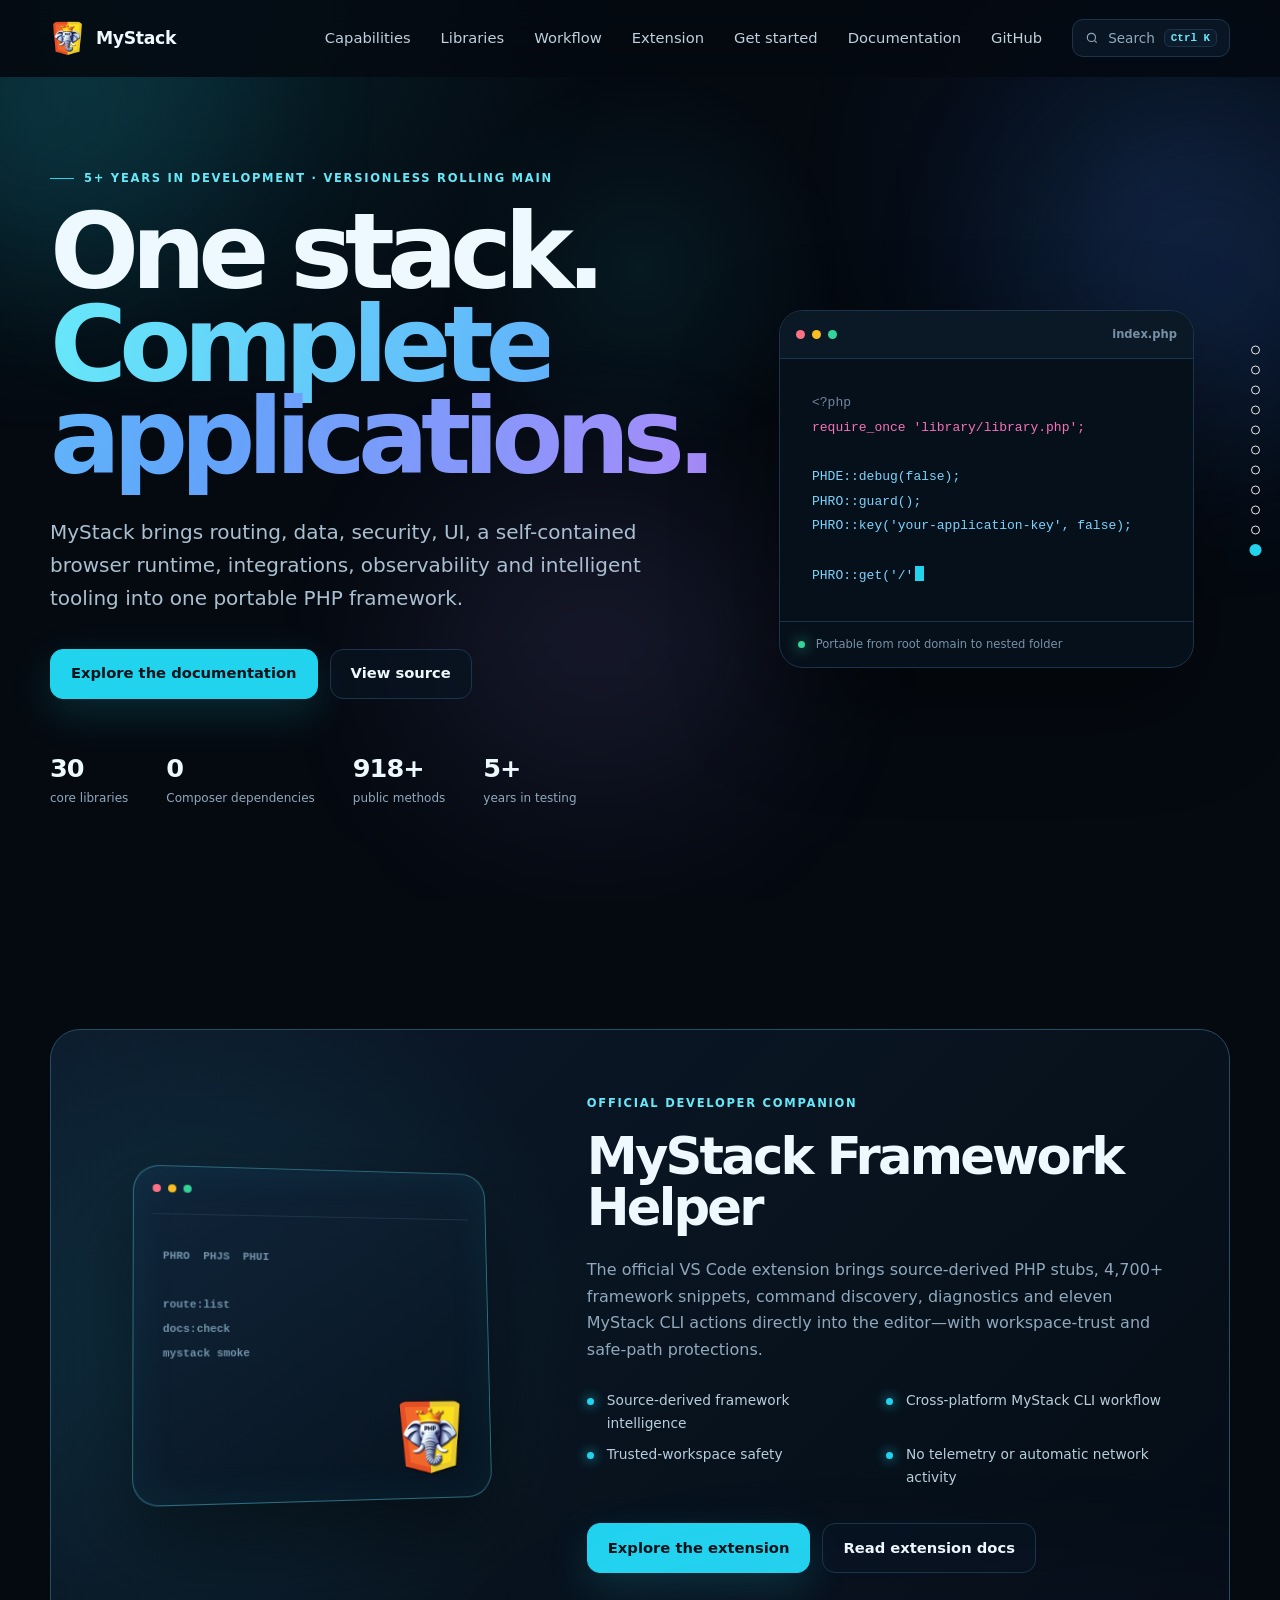
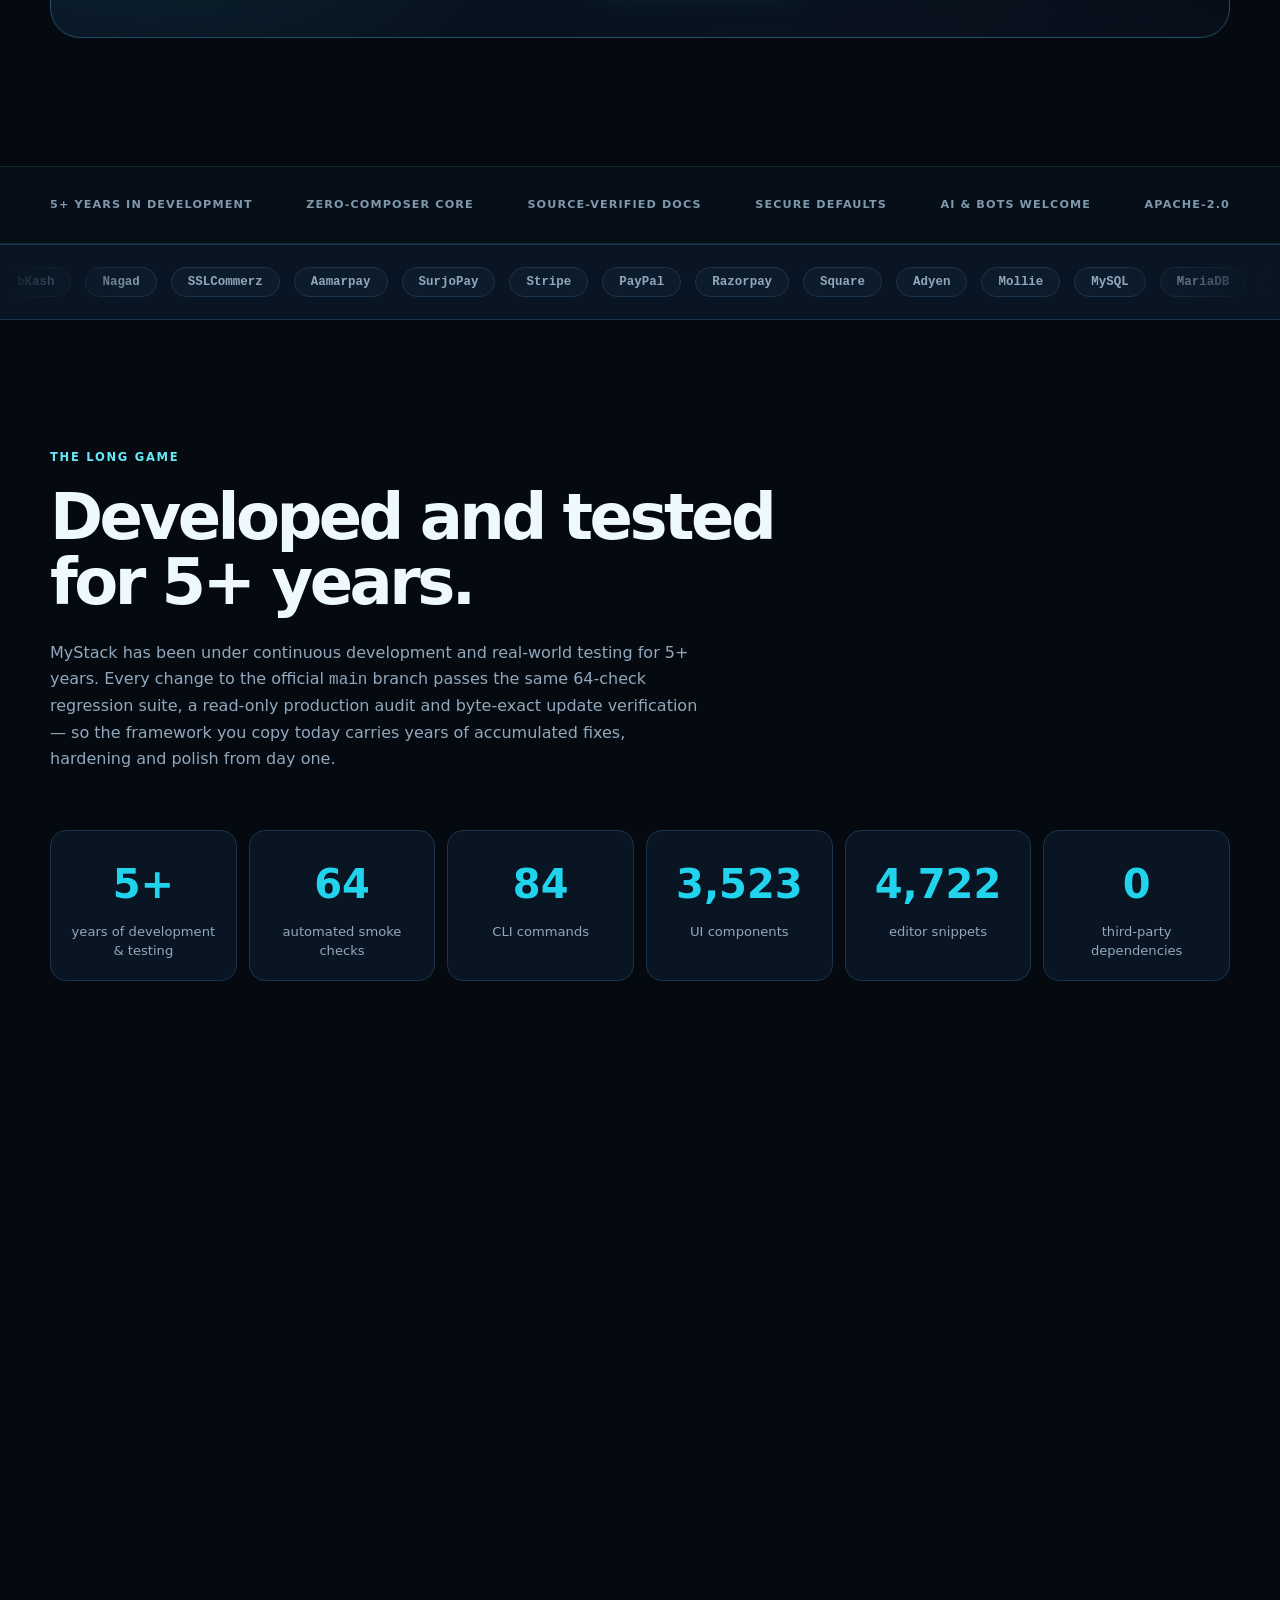
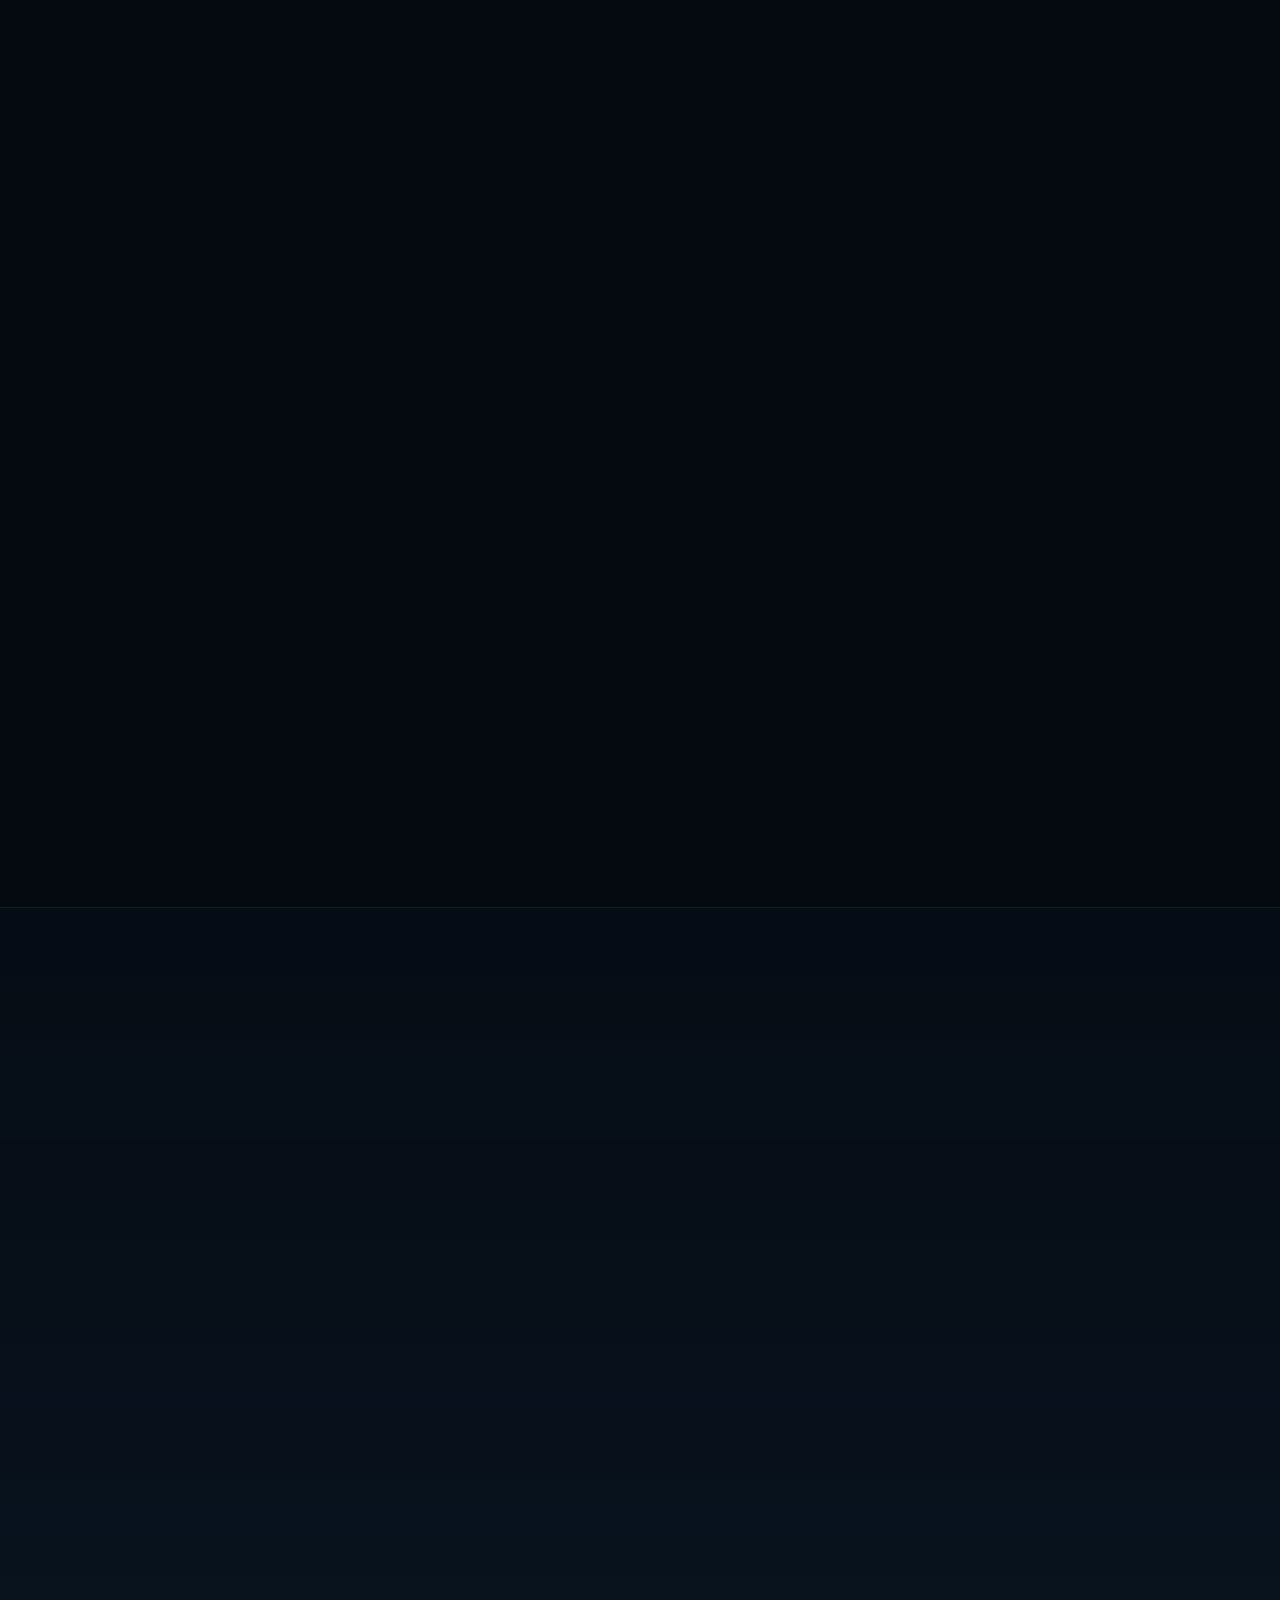
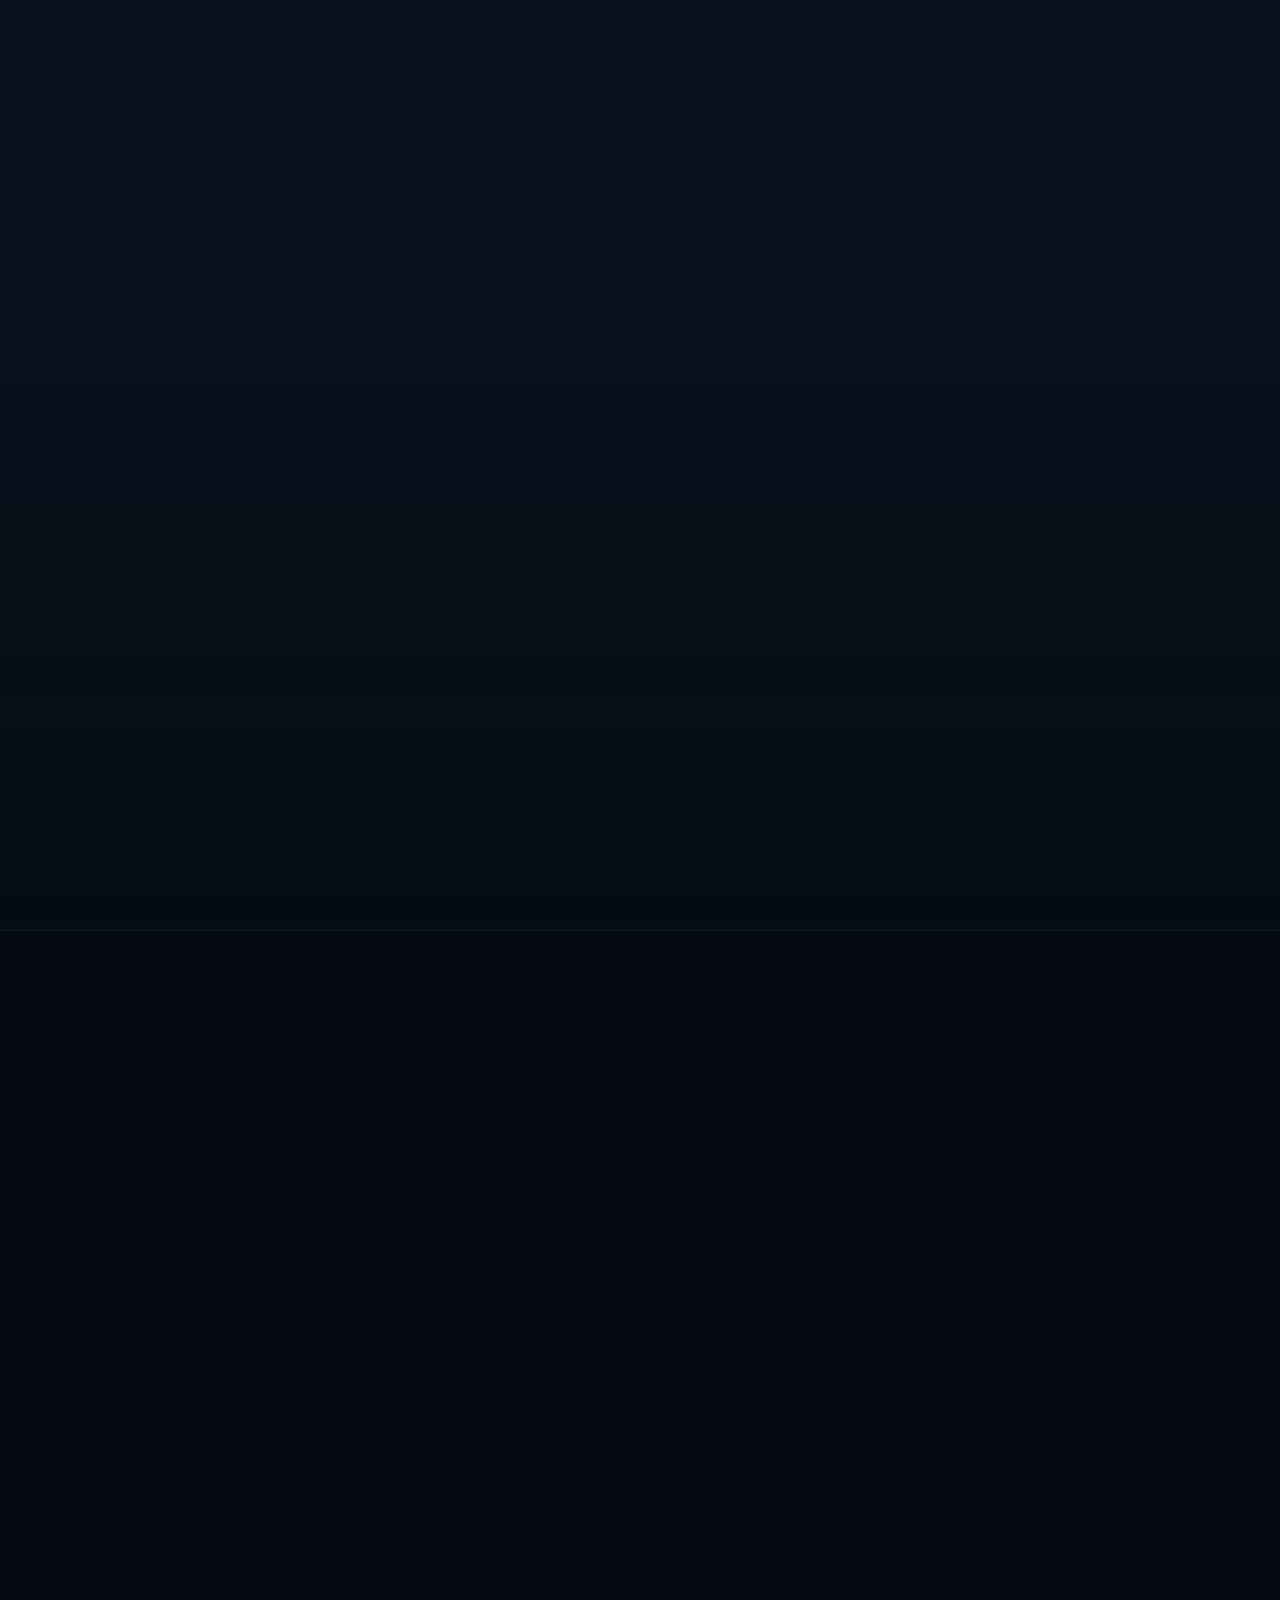
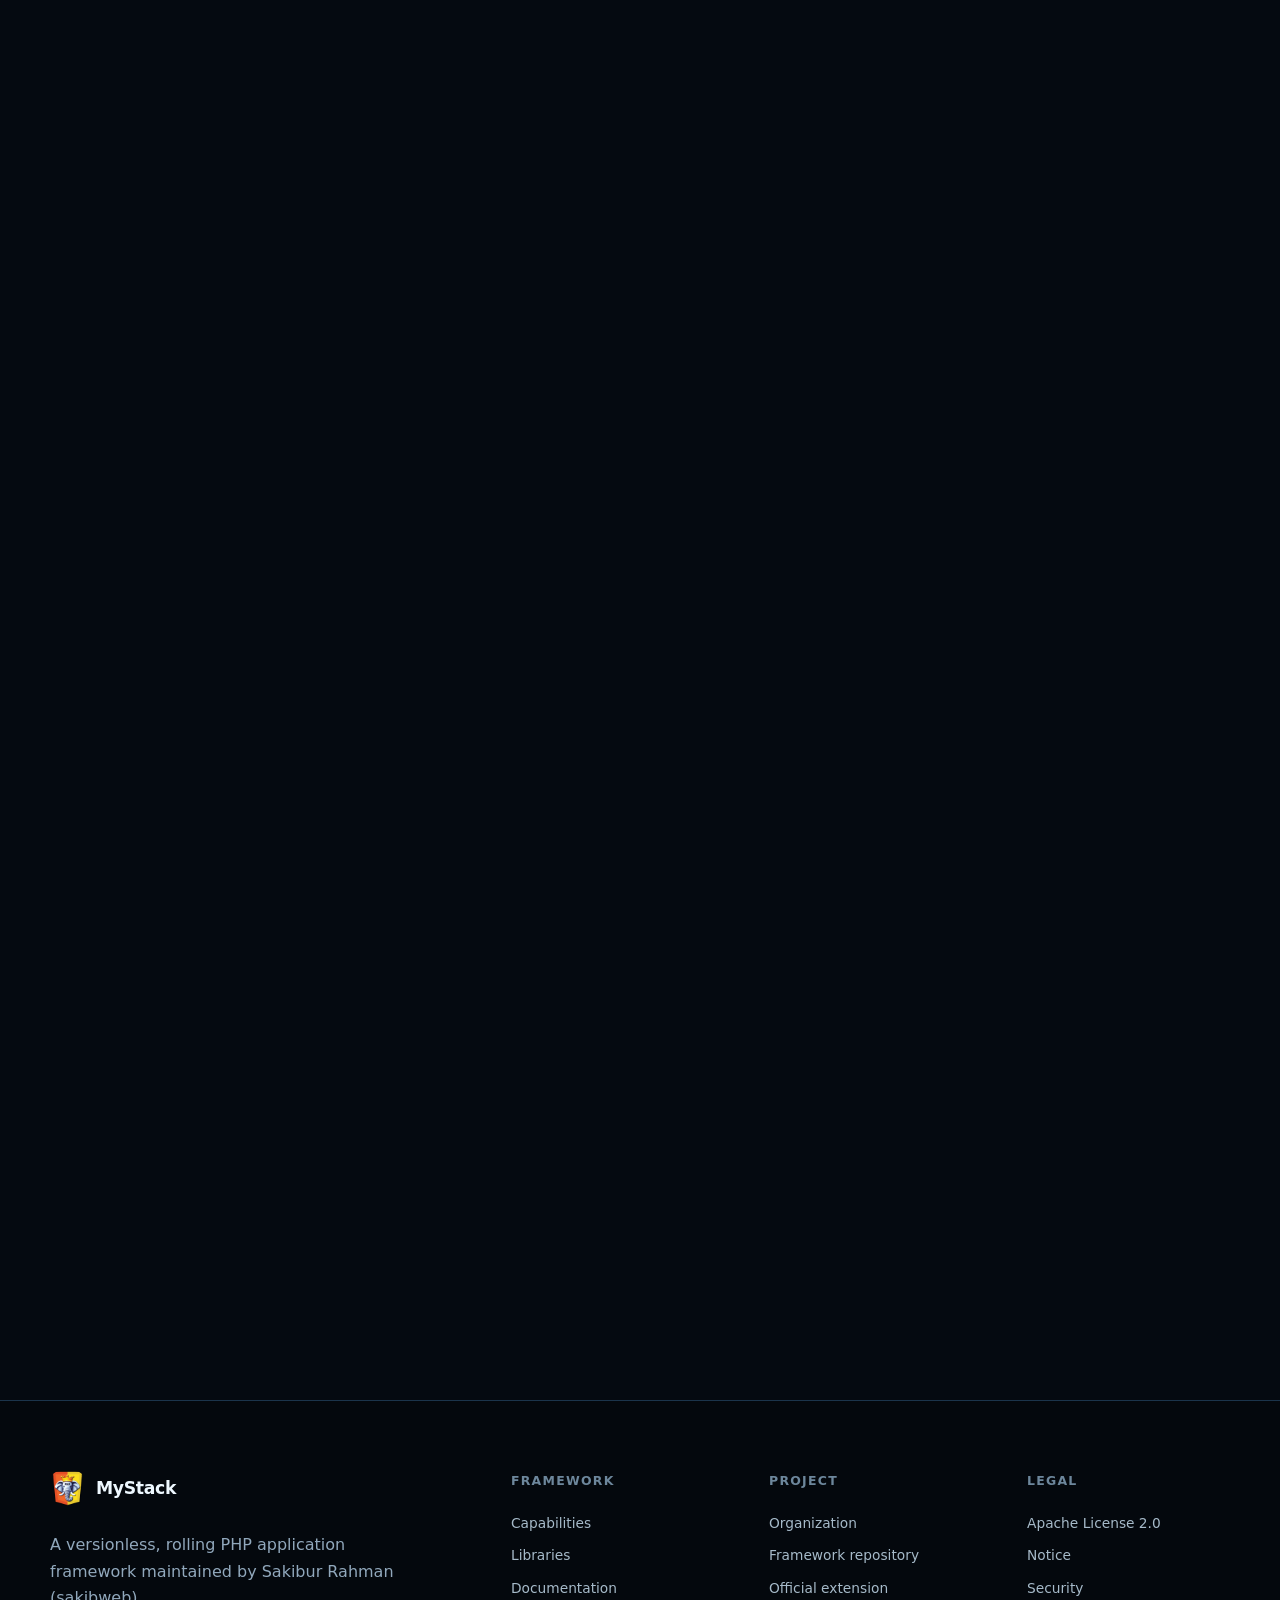
==== commit dd02d1c0: "Add Google site verification to index.html Added Google site verification meta tag." ====
--- a/index.html
+++ b/index.html
@@ -29,6 +29,7 @@
   <meta name="twitter:description" content="One stack. Complete applications.">
   <meta name="twitter:image" content="https://mystack-framework.github.io/assets/og-mystack.png">
   <meta name="twitter:image:alt" content="MyStack — One stack. Complete applications.">
+  <meta name="google-site-verification" content="p0_CEaCH58D8KfPjHeWztxNIPQx6wl1TbnFrEyxdCzU" />
   <title>MyStack Framework — One stack. Complete applications.</title>
   <link rel="icon" href="icon.png">
   <link rel="preload" href="styles.css" as="style">
